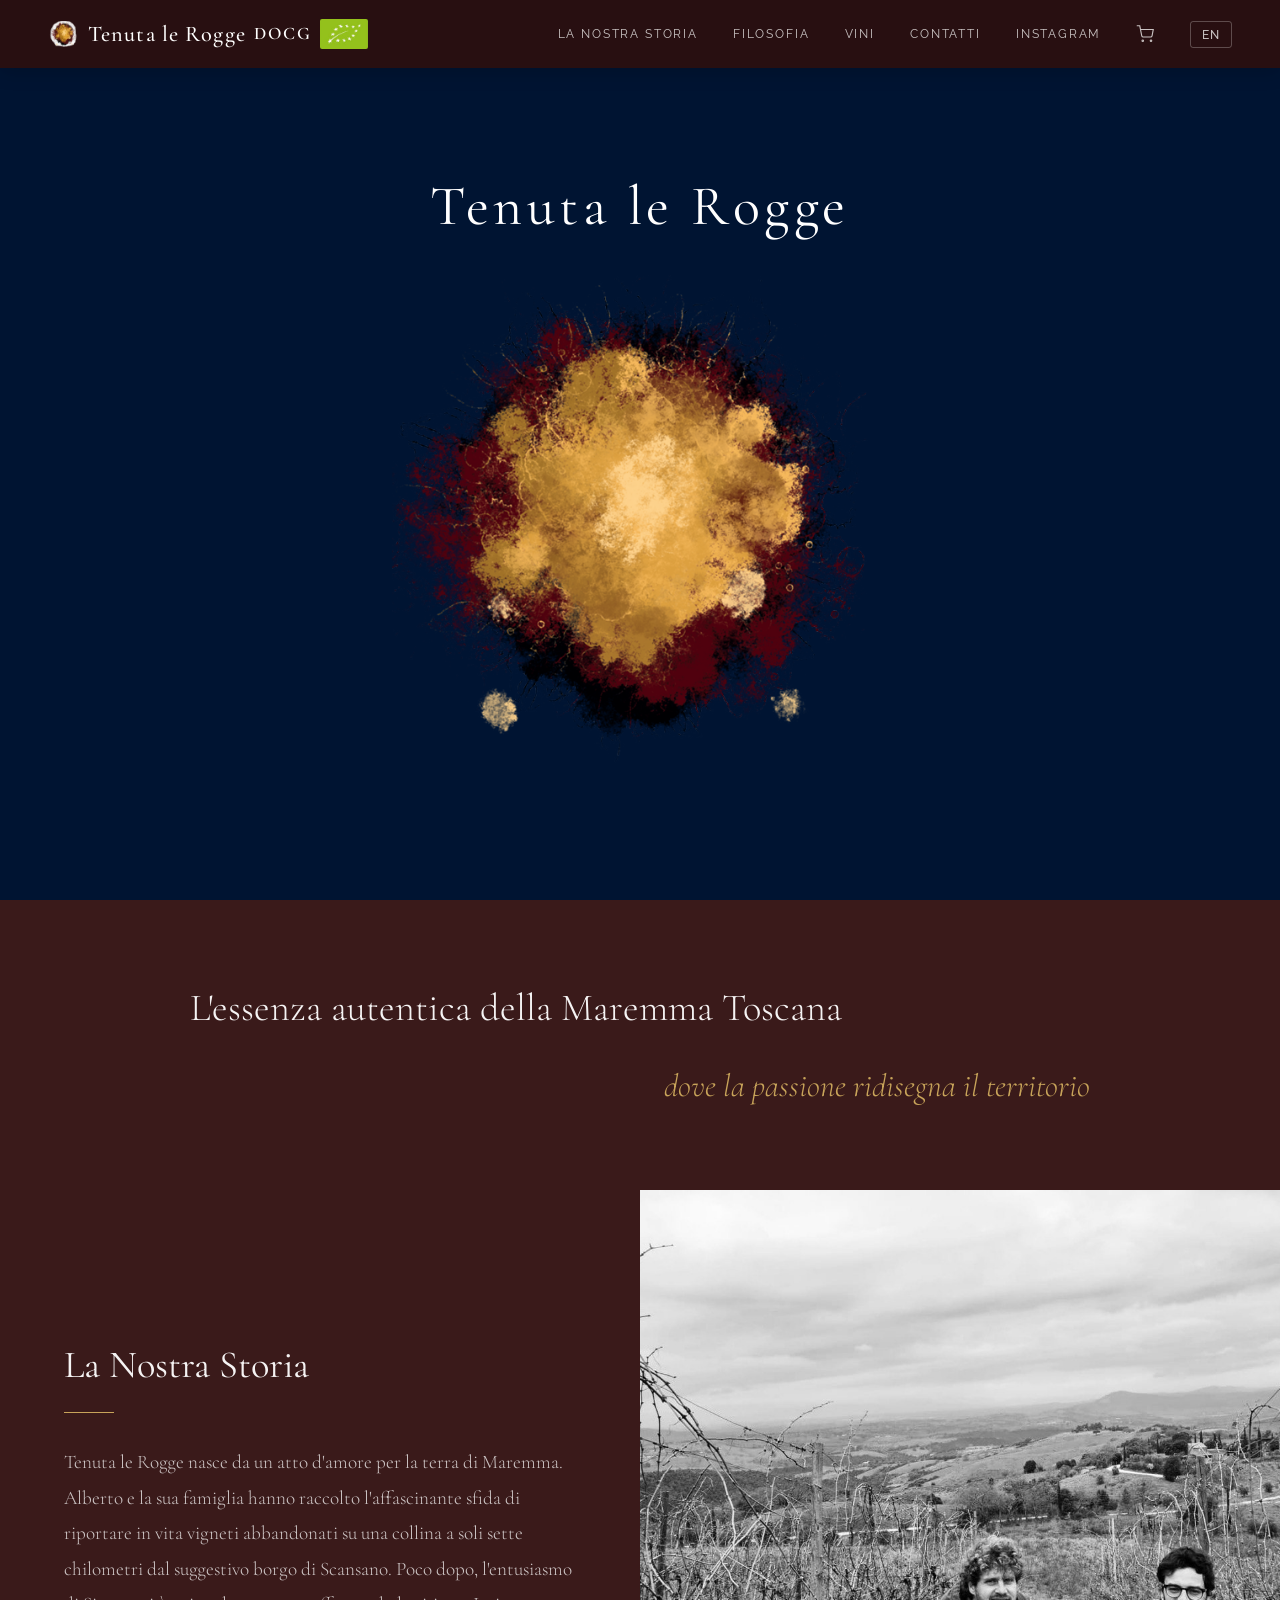
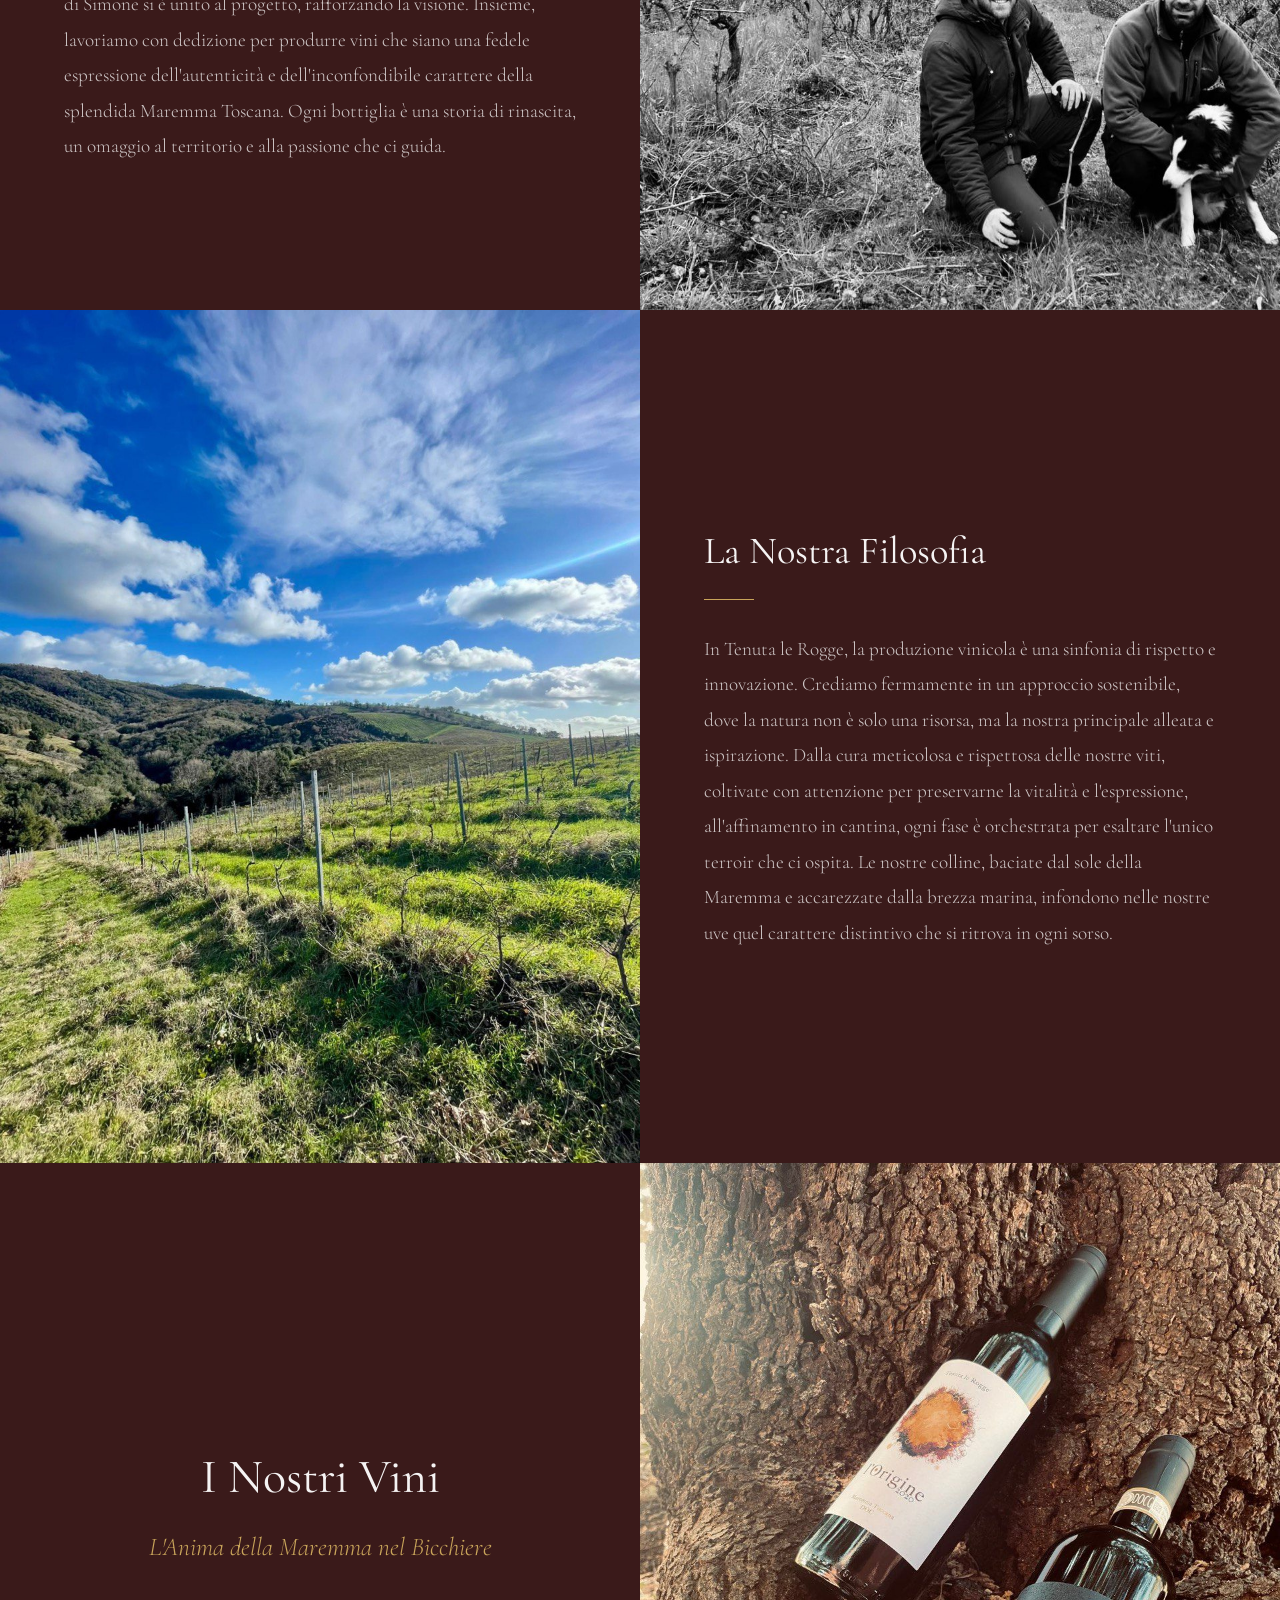
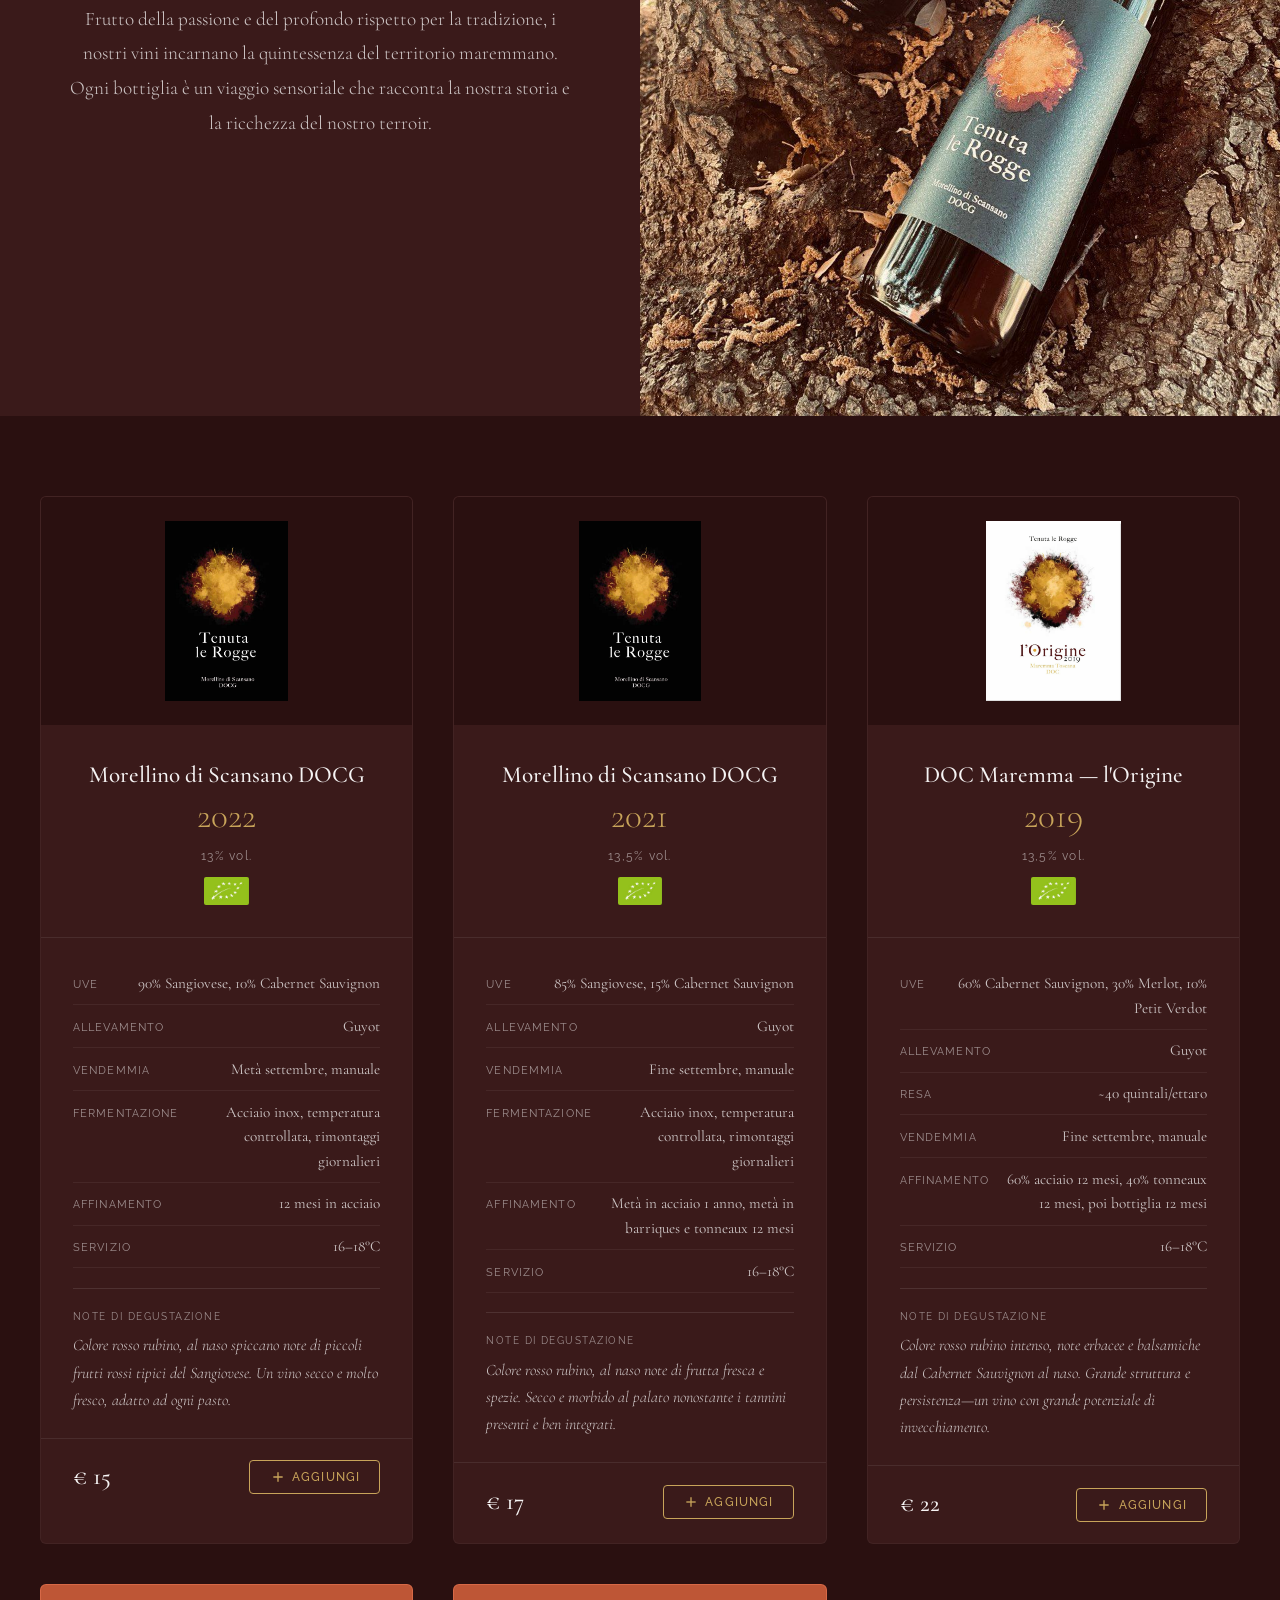
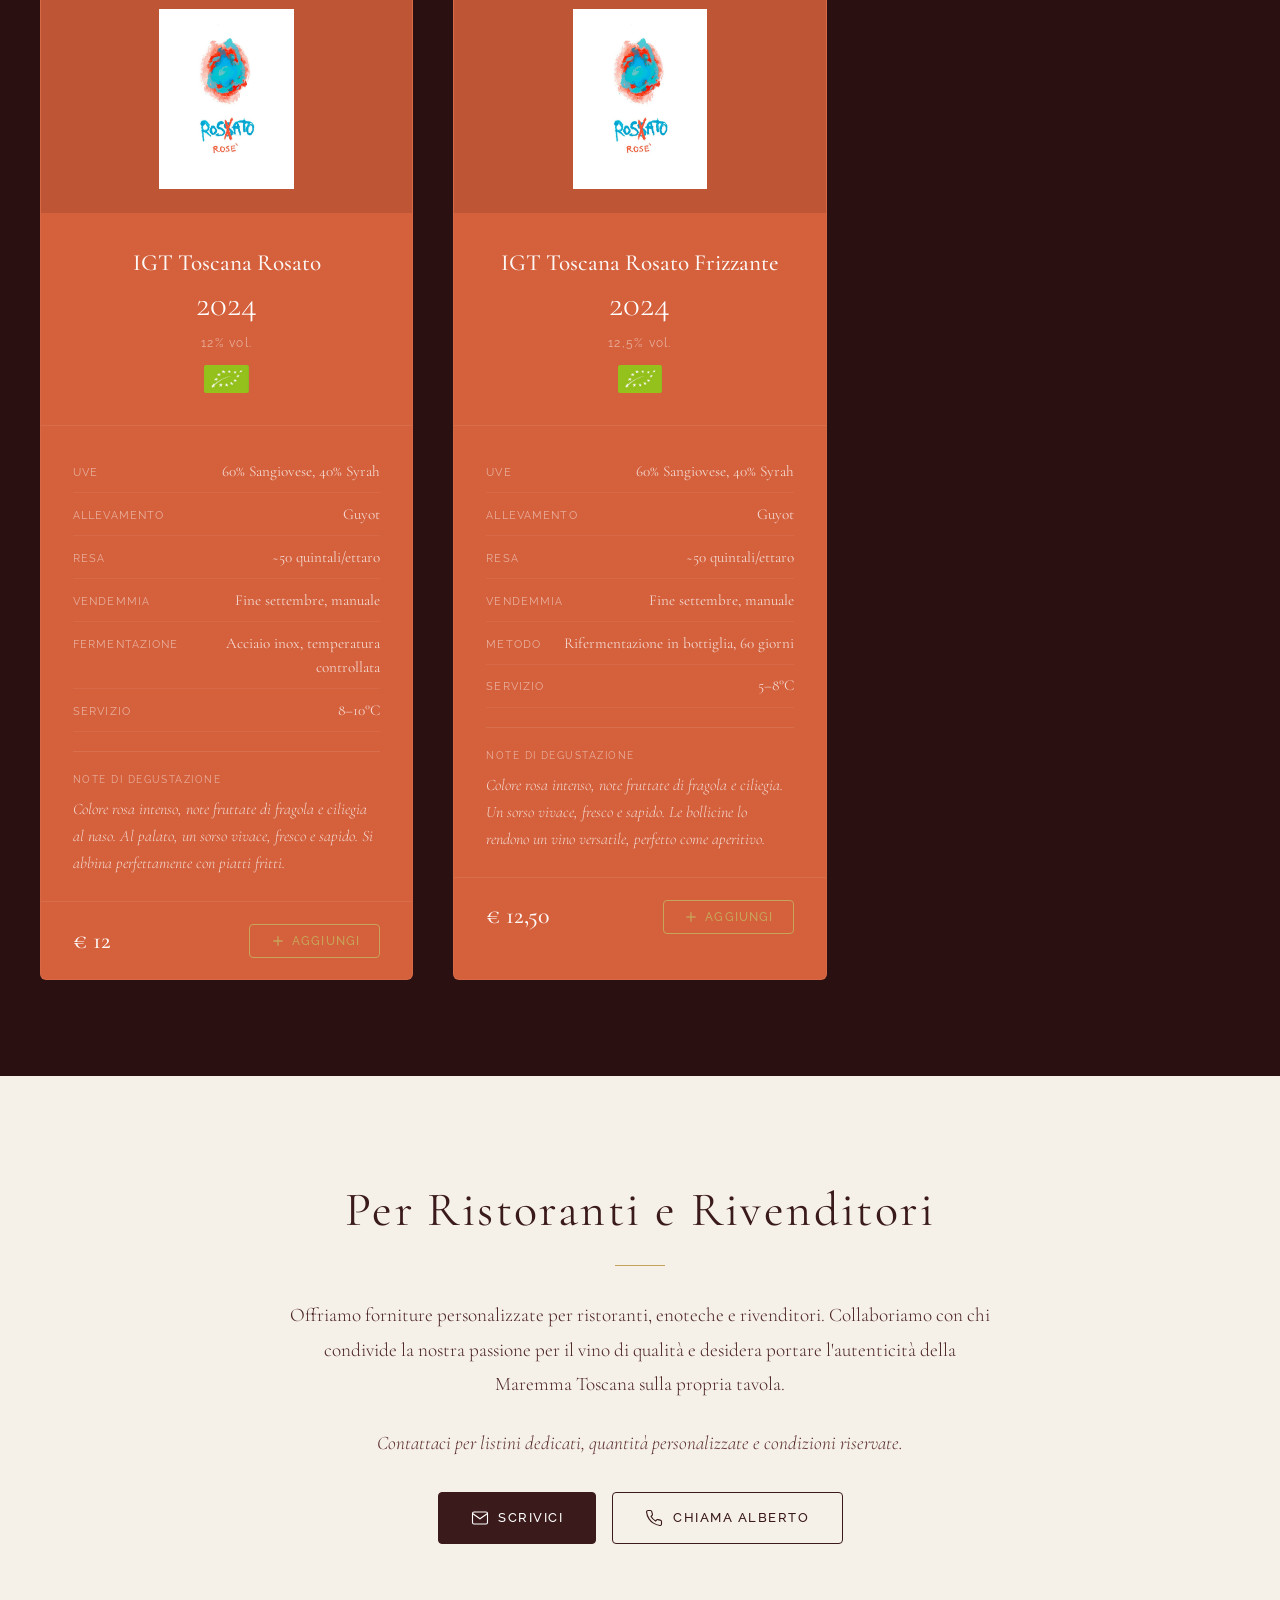
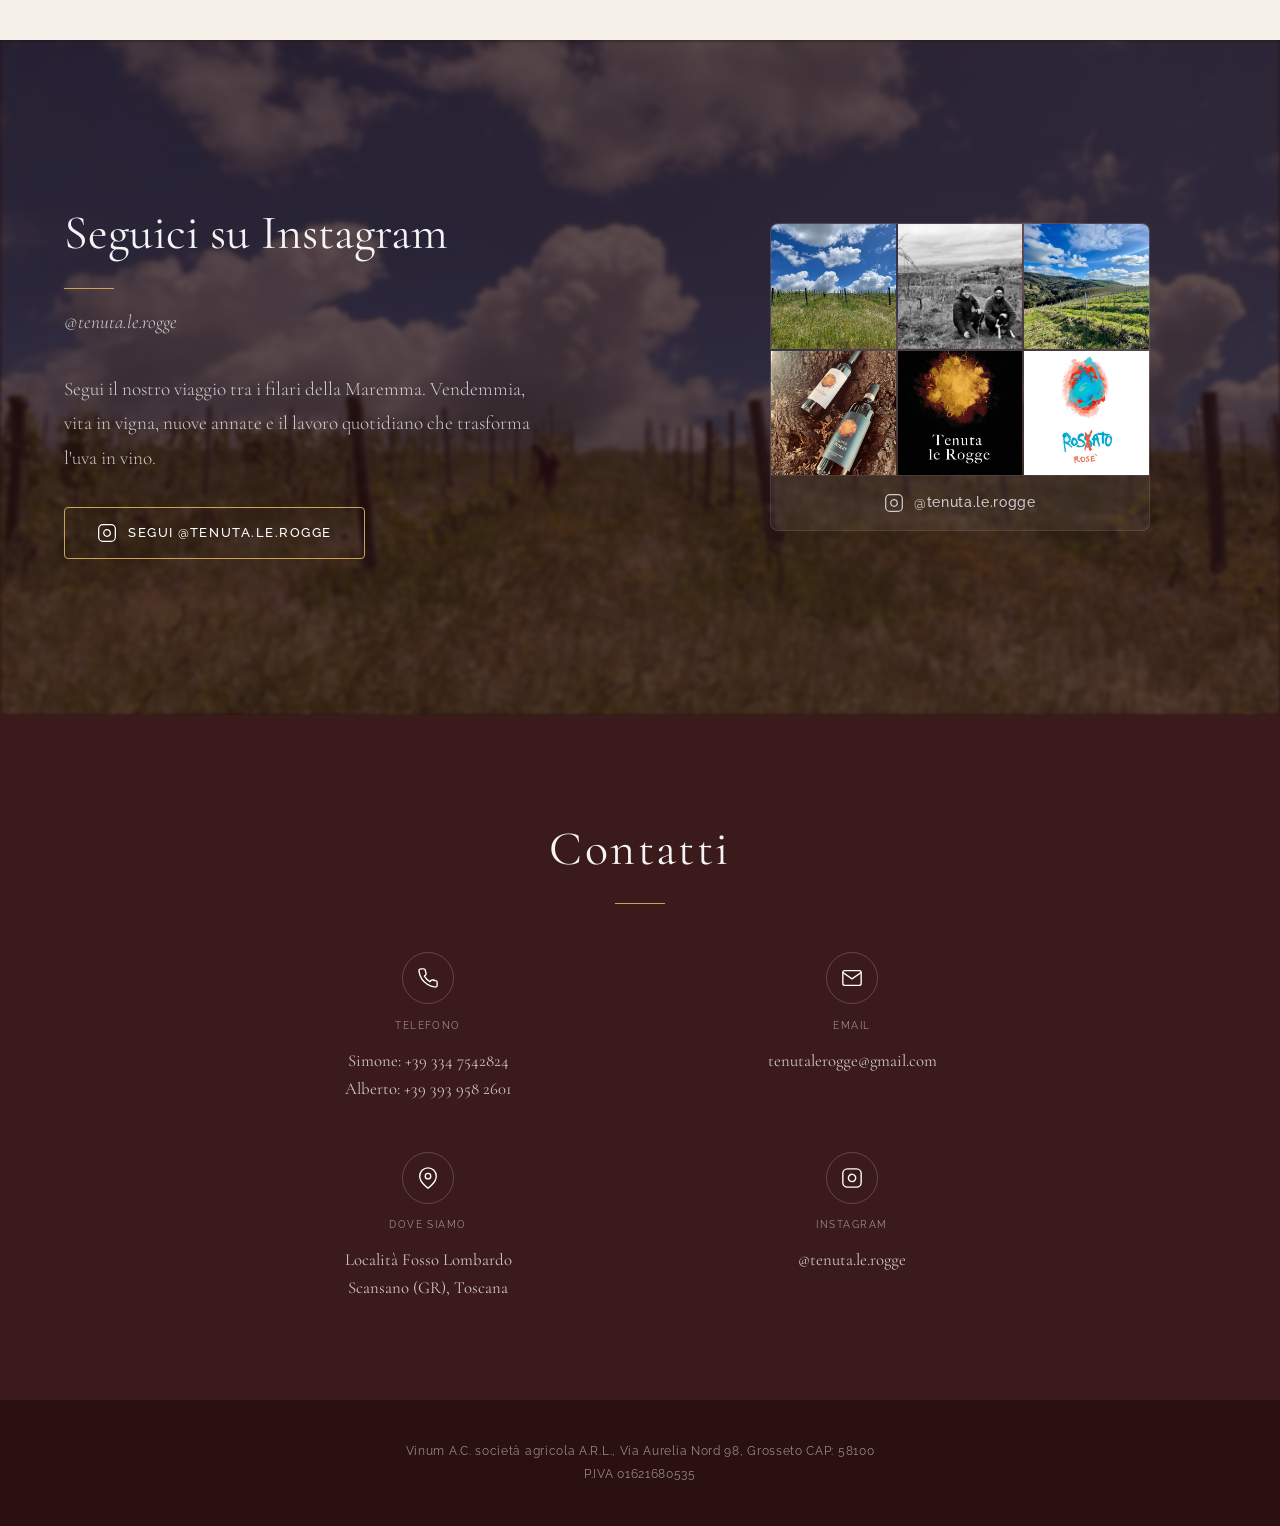
==== index.html @ e1626426 "Add SEO: structured data, sitemap, robots.txt, canonical URLs, keywords - JSON-LD Winery schema with" ====
<!DOCTYPE html>
<html lang="it">
<head>
  <meta charset="UTF-8">
  <meta name="viewport" content="width=device-width, initial-scale=1.0">
  <title>Tenuta le Rogge — L'Essenza Autentica della Maremma Toscana</title>
  <meta name="description" content="Tenuta le Rogge — vini biologici dal cuore della Maremma Toscana, vicino a Scansano. Morellino di Scansano DOCG, DOC Maremma, Rosato IGT.">
  <meta name="theme-color" content="#2a1010">
  <meta property="og:title" content="Tenuta le Rogge — Vini Biologici dalla Maremma Toscana">
  <meta property="og:description" content="L'essenza autentica della Maremma Toscana. Morellino di Scansano DOCG, DOC Maremma, Rosato IGT — vini biologici vicino a Scansano.">
  <meta property="og:image" content="https://tenutalerogge.it/images/Logo.png">
  <meta property="og:url" content="https://tenutalerogge.it/">
  <meta property="og:type" content="website">
  <link rel="canonical" href="https://tenutalerogge.it/">
  <link rel="alternate" hreflang="en" href="https://tenutalerogge.it/en/">
  <link rel="alternate" hreflang="it" href="https://tenutalerogge.it/">
  <link rel="alternate" hreflang="x-default" href="https://tenutalerogge.it/">
  <meta name="keywords" content="Tenuta le Rogge, Morellino di Scansano, DOCG, vini biologici, Maremma Toscana, Scansano, vino rosso, vino biologico, DOC Maremma, Rosato IGT, cantina Scansano, vigneti Maremma">
  <meta name="author" content="Tenuta le Rogge">
  <meta property="og:locale" content="it_IT">
  <meta property="og:site_name" content="Tenuta le Rogge">
  <script type="application/ld+json">
  {
    "@context": "https://schema.org",
    "@type": "Winery",
    "name": "Tenuta le Rogge",
    "url": "https://tenutalerogge.it",
    "logo": "https://tenutalerogge.it/images/Logo.png",
    "image": "https://tenutalerogge.it/images/LogoHeroBlue.png",
    "description": "Tenuta le Rogge — vini biologici dal cuore della Maremma Toscana, vicino a Scansano. Morellino di Scansano DOCG, DOC Maremma, Rosato IGT.",
    "telephone": ["+393347542824", "+393939582601"],
    "email": "tenutalerogge@gmail.com",
    "address": {
      "@type": "PostalAddress",
      "streetAddress": "Località Fosso Lombardo",
      "addressLocality": "Scansano",
      "addressRegion": "GR",
      "addressCountry": "IT"
    },
    "geo": {
      "@type": "GeoCoordinates",
      "latitude": 42.707250,
      "longitude": 11.285083
    },
    "sameAs": [
      "https://www.instagram.com/tenuta.le.rogge"
    ],
    "makesOffer": [
      {
        "@type": "Offer",
        "itemOffered": {
          "@type": "Product",
          "name": "Morellino di Scansano DOCG 2022",
          "description": "Vino rosso biologico, 90% Sangiovese, 10% Cabernet Sauvignon. Rosso rubino, note di piccoli frutti rossi.",
          "image": "https://tenutalerogge.it/images/morellino-2022-0.png"
        },
        "price": "15",
        "priceCurrency": "EUR"
      },
      {
        "@type": "Offer",
        "itemOffered": {
          "@type": "Product",
          "name": "Morellino di Scansano DOCG 2021",
          "description": "Vino rosso biologico, 85% Sangiovese, 15% Cabernet Sauvignon. Rosso rubino, note di frutta fresca e spezie.",
          "image": "https://tenutalerogge.it/images/morellino-2021-0.png"
        },
        "price": "17",
        "priceCurrency": "EUR"
      },
      {
        "@type": "Offer",
        "itemOffered": {
          "@type": "Product",
          "name": "DOC Maremma — l'Origine 2019",
          "description": "Vino rosso biologico, 60% Cabernet Sauvignon, 30% Merlot, 10% Petit Verdot. Grande struttura e persistenza.",
          "image": "https://tenutalerogge.it/images/origine-1.jpeg"
        },
        "price": "22",
        "priceCurrency": "EUR"
      },
      {
        "@type": "Offer",
        "itemOffered": {
          "@type": "Product",
          "name": "IGT Toscana Rosato 2024",
          "description": "Rosato biologico, 60% Sangiovese, 40% Syrah. Rosa intenso, note fruttate di fragola e ciliegia.",
          "image": "https://tenutalerogge.it/images/rosato-1.jpeg"
        },
        "price": "12",
        "priceCurrency": "EUR"
      },
      {
        "@type": "Offer",
        "itemOffered": {
          "@type": "Product",
          "name": "IGT Toscana Rosato Frizzante 2024",
          "description": "Rosato frizzante biologico, 60% Sangiovese, 40% Syrah. Rifermentazione in bottiglia, perfetto come aperitivo.",
          "image": "https://tenutalerogge.it/images/rosato-frizzante-1.jpeg"
        },
        "price": "12.50",
        "priceCurrency": "EUR"
      }
    ]
  }
  </script>
  <link rel="preconnect" href="https://fonts.googleapis.com">
  <link rel="preconnect" href="https://fonts.gstatic.com" crossorigin>
  <link href="https://fonts.googleapis.com/css2?family=Cormorant+Garamond:ital,wght@0,300;0,400;0,500;0,600;0,700;1,300;1,400;1,500&family=Raleway:wght@300;400;500;600&display=swap" rel="stylesheet">
  <link rel="stylesheet" href="style.css">
</head>
<body>

  <!-- NAVIGATION -->
  <nav id="navbar" role="navigation" aria-label="Navigazione principale">
    <a href="#" class="nav-logo"><img src="images/LogoForHeader.png" alt="" class="nav-logo-img"><span class="nav-logo-text">Tenuta le Rogge</span><span class="nav-docg">DOCG</span><img src="images/origine-2.jpeg" alt="Biologico EU" class="nav-bio-img"></a>
    <ul class="nav-links" id="navLinks" role="menubar">
      <li role="none"><a href="#storia" role="menuitem" onclick="closeNav()">La Nostra Storia</a></li>
      <li role="none"><a href="#filosofia" role="menuitem" onclick="closeNav()">Filosofia</a></li>
      <li role="none"><a href="#vini" role="menuitem" onclick="closeNav()">Vini</a></li>
      <li role="none"><a href="#contatti" role="menuitem" onclick="closeNav()">Contatti</a></li>
      <li role="none"><a href="https://www.instagram.com/tenuta.le.rogge" target="_blank" rel="noopener" role="menuitem" onclick="closeNav()" aria-label="Instagram (si apre in una nuova scheda)">Instagram</a></li>
      <li role="none"><a href="#" role="menuitem" onclick="closeNav(); toggleCart();" class="nav-cart-link" aria-label="Carrello">
        <svg viewBox="0 0 24 24" width="18" height="18" fill="none" stroke="currentColor" stroke-width="1.5"><circle cx="9" cy="21" r="1"/><circle cx="20" cy="21" r="1"/><path d="M1 1h4l2.68 13.39a2 2 0 002 1.61h9.72a2 2 0 002-1.61L23 6H6"/></svg>
        <span class="cart-count" id="cartCount" style="display:none;">0</span>
      </a></li>
      <li role="none"><a href="en/" class="lang-switch" role="menuitem" onclick="closeNav()">EN</a></li>
    </ul>
    <button class="nav-hamburger" id="hamburger" onclick="toggleNav()" aria-label="Apri menu" aria-expanded="false">
      <span></span>
      <span></span>
      <span></span>
    </button>
  </nav>

  <!-- HERO -->
  <section class="hero" aria-label="Benvenuti">
    <h1 class="hero-title">Tenuta le Rogge</h1>
    <img src="images/LogoHeroBlue.png" alt="Tenuta le Rogge — logo con arte ad acquerello nei toni dell'oro e del rosso intenso" class="hero-logo-img">
  </section>

  <!-- INTRO BANNER -->
  <div class="intro-banner" role="banner">
    <div class="intro-banner-content">
      <p class="fade-up">L'essenza autentica della Maremma Toscana</p>
      <p class="tagline fade-up delay-1">dove la passione ridisegna il territorio</p>
    </div>
  </div>

  <!-- LA NOSTRA STORIA -->
  <section class="split-section" id="storia" aria-labelledby="storia-heading">
    <div class="split-text">
      <h2 class="fade-up" id="storia-heading">La Nostra Storia</h2>
      <p class="fade-up delay-1">Tenuta le Rogge nasce da un atto d'amore per la terra di Maremma. Alberto e la sua famiglia hanno raccolto l'affascinante sfida di riportare in vita vigneti abbandonati su una collina a soli sette chilometri dal suggestivo borgo di Scansano. Poco dopo, l'entusiasmo di Simone si &egrave; unito al progetto, rafforzando la visione. Insieme, lavoriamo con dedizione per produrre vini che siano una fedele espressione dell'autenticit&agrave; e dell'inconfondibile carattere della splendida Maremma Toscana. Ogni bottiglia &egrave; una storia di rinascita, un omaggio al territorio e alla passione che ci guida.</p>
    </div>
    <div class="split-visual story-visual">
      <img src="images/story-0.jpeg" alt="Alberto al lavoro nei vigneti di Tenuta le Rogge" class="split-visual-img" loading="lazy">
    </div>
  </section>

  <!-- FILOSOFIA -->
  <section class="split-section reverse" id="filosofia" aria-labelledby="filosofia-heading">
    <div class="split-text">
      <h2 class="fade-up" id="filosofia-heading">La Nostra Filosofia</h2>
      <p class="fade-up delay-1">In Tenuta le Rogge, la produzione vinicola &egrave; una sinfonia di rispetto e innovazione. Crediamo fermamente in un approccio sostenibile, dove la natura non &egrave; solo una risorsa, ma la nostra principale alleata e ispirazione. Dalla cura meticolosa e rispettosa delle nostre viti, coltivate con attenzione per preservarne la vitalit&agrave; e l'espressione, all'affinamento in cantina, ogni fase &egrave; orchestrata per esaltare l'unico terroir che ci ospita. Le nostre colline, baciate dal sole della Maremma e accarezzate dalla brezza marina, infondono nelle nostre uve quel carattere distintivo che si ritrova in ogni sorso.</p>
    </div>
    <div class="split-visual philosophy-visual">
      <img src="images/philosophy-0.jpeg" alt="Vista panoramica dei vigneti in Maremma Toscana" class="split-visual-img" loading="lazy">
    </div>
  </section>

  <!-- I NOSTRI VINI -->
  <section class="wines-intro" id="vini" aria-labelledby="vini-heading">
    <div class="wines-intro-text">
      <h2 class="fade-up" id="vini-heading">I Nostri Vini</h2>
      <p class="subtitle fade-up delay-1">L'Anima della Maremma nel Bicchiere</p>
      <p class="fade-up delay-2">Frutto della passione e del profondo rispetto per la tradizione, i nostri vini incarnano la quintessenza del territorio maremmano. Ogni bottiglia &egrave; un viaggio sensoriale che racconta la nostra storia e la ricchezza del nostro terroir.</p>
    </div>
    <div class="wines-intro-visual">
      <img src="images/wines-0.jpeg" alt="Bottiglie di vino Tenuta le Rogge" class="split-visual-img" loading="lazy">
    </div>
  </section>

  <!-- SCHEDE VINI -->
  <div class="wines-section" aria-label="Catalogo vini">
    <div class="wines-grid">

      <!-- Morellino 2022 -->
      <article class="wine-card fade-up">
        <div class="wine-card-label">
          <img src="images/morellino-2022-0.png" alt="Etichetta Morellino di Scansano DOCG 2022" loading="lazy">
        </div>
        <div class="wine-card-header">
          <h3>Morellino di Scansano DOCG</h3>
          <div class="wine-year">2022</div>
          <div class="wine-abv">13% vol.</div>
          <img src="images/origine-2.jpeg" alt="Biologico EU" class="wine-bio-img">
        </div>
        <div class="wine-card-body">
          <div class="wine-detail">
            <span class="wine-detail-label">Uve</span>
            <span class="wine-detail-value">90% Sangiovese, 10% Cabernet Sauvignon</span>
          </div>
          <div class="wine-detail">
            <span class="wine-detail-label">Allevamento</span>
            <span class="wine-detail-value">Guyot</span>
          </div>
          <div class="wine-detail">
            <span class="wine-detail-label">Vendemmia</span>
            <span class="wine-detail-value">Met&agrave; settembre, manuale</span>
          </div>
          <div class="wine-detail">
            <span class="wine-detail-label">Fermentazione</span>
            <span class="wine-detail-value">Acciaio inox, temperatura controllata, rimontaggi giornalieri</span>
          </div>
          <div class="wine-detail">
            <span class="wine-detail-label">Affinamento</span>
            <span class="wine-detail-value">12 mesi in acciaio</span>
          </div>
          <div class="wine-detail">
            <span class="wine-detail-label">Servizio</span>
            <span class="wine-detail-value">16&ndash;18&deg;C</span>
          </div>
          <div class="wine-tasting">
            <div class="wine-tasting-label">Note di Degustazione</div>
            <p>Colore rosso rubino, al naso spiccano note di piccoli frutti rossi tipici del Sangiovese. Un vino secco e molto fresco, adatto ad ogni pasto.</p>
          </div>
        </div>
        <div class="wine-card-footer">
          <span class="wine-price">&euro; 15</span>
          <button class="add-to-cart-btn" onclick="addToCart('morellino-2022', 'Morellino di Scansano DOCG 2022', 15)" aria-label="Aggiungi al carrello">
            <svg viewBox="0 0 24 24" width="16" height="16" fill="none" stroke="currentColor" stroke-width="2"><line x1="12" y1="5" x2="12" y2="19"/><line x1="5" y1="12" x2="19" y2="12"/></svg>
            Aggiungi
          </button>
        </div>
      </article>

      <!-- Morellino 2021 -->
      <article class="wine-card fade-up delay-1">
        <div class="wine-card-label">
          <img src="images/morellino-2021-0.png" alt="Etichetta Morellino di Scansano DOCG 2021" loading="lazy">
        </div>
        <div class="wine-card-header">
          <h3>Morellino di Scansano DOCG</h3>
          <div class="wine-year">2021</div>
          <div class="wine-abv">13,5% vol.</div>
          <img src="images/origine-2.jpeg" alt="Biologico EU" class="wine-bio-img">
        </div>
        <div class="wine-card-body">
          <div class="wine-detail">
            <span class="wine-detail-label">Uve</span>
            <span class="wine-detail-value">85% Sangiovese, 15% Cabernet Sauvignon</span>
          </div>
          <div class="wine-detail">
            <span class="wine-detail-label">Allevamento</span>
            <span class="wine-detail-value">Guyot</span>
          </div>
          <div class="wine-detail">
            <span class="wine-detail-label">Vendemmia</span>
            <span class="wine-detail-value">Fine settembre, manuale</span>
          </div>
          <div class="wine-detail">
            <span class="wine-detail-label">Fermentazione</span>
            <span class="wine-detail-value">Acciaio inox, temperatura controllata, rimontaggi giornalieri</span>
          </div>
          <div class="wine-detail">
            <span class="wine-detail-label">Affinamento</span>
            <span class="wine-detail-value">Met&agrave; in acciaio 1 anno, met&agrave; in barriques e tonneaux 12 mesi</span>
          </div>
          <div class="wine-detail">
            <span class="wine-detail-label">Servizio</span>
            <span class="wine-detail-value">16&ndash;18&deg;C</span>
          </div>
          <div class="wine-tasting">
            <div class="wine-tasting-label">Note di Degustazione</div>
            <p>Colore rosso rubino, al naso note di frutta fresca e spezie. Secco e morbido al palato nonostante i tannini presenti e ben integrati.</p>
          </div>
        </div>
        <div class="wine-card-footer">
          <span class="wine-price">&euro; 17</span>
          <button class="add-to-cart-btn" onclick="addToCart('morellino-2021', 'Morellino di Scansano DOCG 2021', 17)" aria-label="Aggiungi al carrello">
            <svg viewBox="0 0 24 24" width="16" height="16" fill="none" stroke="currentColor" stroke-width="2"><line x1="12" y1="5" x2="12" y2="19"/><line x1="5" y1="12" x2="19" y2="12"/></svg>
            Aggiungi
          </button>
        </div>
      </article>

      <!-- L'Origine 2019 -->
      <article class="wine-card fade-up delay-2">
        <div class="wine-card-label">
          <img src="images/origine-1.jpeg" alt="Etichetta l'Origine DOC Maremma 2019" loading="lazy">
        </div>
        <div class="wine-card-header">
          <h3>DOC Maremma &mdash; l'Origine</h3>
          <div class="wine-year">2019</div>
          <div class="wine-abv">13,5% vol.</div>
          <img src="images/origine-2.jpeg" alt="Biologico EU" class="wine-bio-img">
        </div>
        <div class="wine-card-body">
          <div class="wine-detail">
            <span class="wine-detail-label">Uve</span>
            <span class="wine-detail-value">60% Cabernet Sauvignon, 30% Merlot, 10% Petit Verdot</span>
          </div>
          <div class="wine-detail">
            <span class="wine-detail-label">Allevamento</span>
            <span class="wine-detail-value">Guyot</span>
          </div>
          <div class="wine-detail">
            <span class="wine-detail-label">Resa</span>
            <span class="wine-detail-value">~40 quintali/ettaro</span>
          </div>
          <div class="wine-detail">
            <span class="wine-detail-label">Vendemmia</span>
            <span class="wine-detail-value">Fine settembre, manuale</span>
          </div>
          <div class="wine-detail">
            <span class="wine-detail-label">Affinamento</span>
            <span class="wine-detail-value">60% acciaio 12 mesi, 40% tonneaux 12 mesi, poi bottiglia 12 mesi</span>
          </div>
          <div class="wine-detail">
            <span class="wine-detail-label">Servizio</span>
            <span class="wine-detail-value">16&ndash;18&deg;C</span>
          </div>
          <div class="wine-tasting">
            <div class="wine-tasting-label">Note di Degustazione</div>
            <p>Colore rosso rubino intenso, note erbacee e balsamiche dal Cabernet Sauvignon al naso. Grande struttura e persistenza&mdash;un vino con grande potenziale di invecchiamento.</p>
          </div>
        </div>
        <div class="wine-card-footer">
          <span class="wine-price">&euro; 22</span>
          <button class="add-to-cart-btn" onclick="addToCart('origine-2019', 'DOC Maremma — l\'Origine 2019', 22)" aria-label="Aggiungi al carrello">
            <svg viewBox="0 0 24 24" width="16" height="16" fill="none" stroke="currentColor" stroke-width="2"><line x1="12" y1="5" x2="12" y2="19"/><line x1="5" y1="12" x2="19" y2="12"/></svg>
            Aggiungi
          </button>
        </div>
      </article>

      <!-- Rosato 2024 -->
      <article class="wine-card rosato fade-up">
        <div class="wine-card-label">
          <img src="images/rosato-1.jpeg" alt="Etichetta IGT Toscana Rosato 2024" loading="lazy">
        </div>
        <div class="wine-card-header">
          <h3>IGT Toscana Rosato</h3>
          <div class="wine-year">2024</div>
          <div class="wine-abv">12% vol.</div>
          <img src="images/origine-2.jpeg" alt="Biologico EU" class="wine-bio-img">
        </div>
        <div class="wine-card-body">
          <div class="wine-detail">
            <span class="wine-detail-label">Uve</span>
            <span class="wine-detail-value">60% Sangiovese, 40% Syrah</span>
          </div>
          <div class="wine-detail">
            <span class="wine-detail-label">Allevamento</span>
            <span class="wine-detail-value">Guyot</span>
          </div>
          <div class="wine-detail">
            <span class="wine-detail-label">Resa</span>
            <span class="wine-detail-value">~50 quintali/ettaro</span>
          </div>
          <div class="wine-detail">
            <span class="wine-detail-label">Vendemmia</span>
            <span class="wine-detail-value">Fine settembre, manuale</span>
          </div>
          <div class="wine-detail">
            <span class="wine-detail-label">Fermentazione</span>
            <span class="wine-detail-value">Acciaio inox, temperatura controllata</span>
          </div>
          <div class="wine-detail">
            <span class="wine-detail-label">Servizio</span>
            <span class="wine-detail-value">8&ndash;10&deg;C</span>
          </div>
          <div class="wine-tasting">
            <div class="wine-tasting-label">Note di Degustazione</div>
            <p>Colore rosa intenso, note fruttate di fragola e ciliegia al naso. Al palato, un sorso vivace, fresco e sapido. Si abbina perfettamente con piatti fritti.</p>
          </div>
        </div>
        <div class="wine-card-footer">
          <span class="wine-price">&euro; 12</span>
          <button class="add-to-cart-btn" onclick="addToCart('rosato-2024', 'IGT Toscana Rosato 2024', 12)" aria-label="Aggiungi al carrello">
            <svg viewBox="0 0 24 24" width="16" height="16" fill="none" stroke="currentColor" stroke-width="2"><line x1="12" y1="5" x2="12" y2="19"/><line x1="5" y1="12" x2="19" y2="12"/></svg>
            Aggiungi
          </button>
        </div>
      </article>

      <!-- Rosato Frizzante 2024 -->
      <article class="wine-card rosato fade-up delay-1">
        <div class="wine-card-label">
          <img src="images/rosato-frizzante-1.jpeg" alt="Etichetta IGT Toscana Rosato Frizzante 2024" loading="lazy">
        </div>
        <div class="wine-card-header">
          <h3>IGT Toscana Rosato Frizzante</h3>
          <div class="wine-year">2024</div>
          <div class="wine-abv">12,5% vol.</div>
          <img src="images/origine-2.jpeg" alt="Biologico EU" class="wine-bio-img">
        </div>
        <div class="wine-card-body">
          <div class="wine-detail">
            <span class="wine-detail-label">Uve</span>
            <span class="wine-detail-value">60% Sangiovese, 40% Syrah</span>
          </div>
          <div class="wine-detail">
            <span class="wine-detail-label">Allevamento</span>
            <span class="wine-detail-value">Guyot</span>
          </div>
          <div class="wine-detail">
            <span class="wine-detail-label">Resa</span>
            <span class="wine-detail-value">~50 quintali/ettaro</span>
          </div>
          <div class="wine-detail">
            <span class="wine-detail-label">Vendemmia</span>
            <span class="wine-detail-value">Fine settembre, manuale</span>
          </div>
          <div class="wine-detail">
            <span class="wine-detail-label">Metodo</span>
            <span class="wine-detail-value">Rifermentazione in bottiglia, 60 giorni</span>
          </div>
          <div class="wine-detail">
            <span class="wine-detail-label">Servizio</span>
            <span class="wine-detail-value">5&ndash;8&deg;C</span>
          </div>
          <div class="wine-tasting">
            <div class="wine-tasting-label">Note di Degustazione</div>
            <p>Colore rosa intenso, note fruttate di fragola e ciliegia. Un sorso vivace, fresco e sapido. Le bollicine lo rendono un vino versatile, perfetto come aperitivo.</p>
          </div>
        </div>
        <div class="wine-card-footer">
          <span class="wine-price">&euro; 12,50</span>
          <button class="add-to-cart-btn" onclick="addToCart('rosato-frizzante-2024', 'IGT Toscana Rosato Frizzante 2024', 12.50)" aria-label="Aggiungi al carrello">
            <svg viewBox="0 0 24 24" width="16" height="16" fill="none" stroke="currentColor" stroke-width="2"><line x1="12" y1="5" x2="12" y2="19"/><line x1="5" y1="12" x2="19" y2="12"/></svg>
            Aggiungi
          </button>
        </div>
      </article>

    </div>
  </div>

  <!-- B2B -->
  <section class="b2b-section" id="b2b" aria-labelledby="b2b-heading">
    <div class="b2b-content fade-up">
      <h2 id="b2b-heading">Per Ristoranti e Rivenditori</h2>
      <div class="divider"></div>
      <p>Offriamo forniture personalizzate per ristoranti, enoteche e rivenditori. Collaboriamo con chi condivide la nostra passione per il vino di qualit&agrave; e desidera portare l'autenticit&agrave; della Maremma Toscana sulla propria tavola.</p>
      <p class="b2b-subtitle">Contattaci per listini dedicati, quantit&agrave; personalizzate e condizioni riservate.</p>
      <div class="b2b-actions">
        <a href="mailto:tenutalerogge@gmail.com?subject=Richiesta%20B2B%20-%20Tenuta%20le%20Rogge" class="b2b-btn">
          <svg viewBox="0 0 24 24" width="18" height="18" fill="none" stroke="currentColor" stroke-width="1.5"><path d="M4 4h16c1.1 0 2 .9 2 2v12c0 1.1-.9 2-2 2H4c-1.1 0-2-.9-2-2V6c0-1.1.9-2 2-2z"/><polyline points="22,6 12,13 2,6"/></svg>
          Scrivici
        </a>
        <a href="tel:+393939582601" class="b2b-btn b2b-btn-outline">
          <svg viewBox="0 0 24 24" width="18" height="18" fill="none" stroke="currentColor" stroke-width="1.5"><path d="M22 16.92v3a2 2 0 01-2.18 2 19.79 19.79 0 01-8.63-3.07 19.5 19.5 0 01-6-6 19.79 19.79 0 01-3.07-8.67A2 2 0 014.11 2h3a2 2 0 012 1.72c.127.96.361 1.903.7 2.81a2 2 0 01-.45 2.11L8.09 9.91a16 16 0 006 6l1.27-1.27a2 2 0 012.11-.45c.907.339 1.85.573 2.81.7A2 2 0 0122 16.92z"/></svg>
          Chiama Alberto
        </a>
      </div>
    </div>
  </section>

  <!-- CART DRAWER -->
  <div class="cart-overlay" id="cartOverlay" onclick="toggleCart()"></div>
  <aside class="cart-drawer" id="cartDrawer" aria-label="Carrello">
    <div class="cart-drawer-header">
      <h3>Il Tuo Carrello</h3>
      <button onclick="toggleCart()" aria-label="Chiudi carrello" class="cart-close">
        <svg viewBox="0 0 24 24" width="22" height="22" fill="none" stroke="currentColor" stroke-width="2"><line x1="18" y1="6" x2="6" y2="18"/><line x1="6" y1="6" x2="18" y2="18"/></svg>
      </button>
    </div>
    <div class="cart-drawer-scroll">
    <div class="cart-drawer-body" id="cartBody">
      <p class="cart-empty">Il carrello &egrave; vuoto</p>
    </div>
    <div class="cart-drawer-footer" id="cartFooter" style="display:none;">
      <div class="cart-shipping">
        <label for="shippingZone">Spedizione</label>
        <select id="shippingZone" onchange="updateCartTotals()">
          <option value="italy">Italia — &euro;9 per cartone</option>
          <option value="eu">Europa — &euro;20 per cartone</option>
          <option value="world">Resto del mondo — &euro;40 per cartone</option>
        </select>
      </div>
      <div class="cart-summary">
        <div class="cart-summary-row"><span>Subtotale</span><span id="cartSubtotal">&euro;0</span></div>
        <div class="cart-summary-row"><span>Spedizione</span><span id="cartShipping">&euro;0</span></div>
        <div class="cart-summary-row cart-total"><span>Totale</span><span id="cartTotal">&euro;0</span></div>
      </div>
      <p class="cart-min-note">Ordine minimo: 6 bottiglie (1 cartone), anche miste.</p>
      <div class="cart-address">
        <label for="cartName">Nome e cognome</label>
        <input type="text" id="cartName" placeholder="Mario Rossi" required>
        <label for="cartAddress">Indirizzo</label>
        <input type="text" id="cartAddress" placeholder="Via Roma 1" required>
        <div class="cart-address-row">
          <div>
            <label for="cartCity">Citt&agrave;</label>
            <input type="text" id="cartCity" placeholder="Roma" required>
          </div>
          <div>
            <label for="cartZip">CAP</label>
            <input type="text" id="cartZip" placeholder="00100" required>
          </div>
        </div>
        <label for="cartCountry">Paese</label>
        <input type="text" id="cartCountry" placeholder="Italia" required>
        <label for="cartEmail">Email</label>
        <input type="email" id="cartEmail" placeholder="mario@email.com" required>
        <label for="cartPhone">Telefono</label>
        <input type="tel" id="cartPhone" placeholder="+39 333 1234567">
      </div>
      <div id="paypal-button-container"></div>
    </div>
    </div>
  </aside>

  <!-- INSTAGRAM -->
  <section class="instagram-section" id="instagram" aria-labelledby="instagram-heading">
    <div class="instagram-bg">
      <img src="images/vineyard-0.jpeg" alt="" aria-hidden="true">
    </div>
    <div class="instagram-overlay">
      <div class="instagram-cta fade-up">
        <h2 id="instagram-heading">Seguici su Instagram</h2>
        <p class="instagram-handle">@tenuta.le.rogge</p>
        <p>Segui il nostro viaggio tra i filari della Maremma. Vendemmia, vita in vigna, nuove annate e il lavoro quotidiano che trasforma l'uva in vino.</p>
        <a href="https://www.instagram.com/tenuta.le.rogge" target="_blank" rel="noopener" class="instagram-follow-btn">
          <svg viewBox="0 0 24 24"><rect x="2" y="2" width="20" height="20" rx="5" ry="5"/><path d="M16 11.37A4 4 0 1112.63 8 4 4 0 0116 11.37z"/><line x1="17.5" y1="6.5" x2="17.51" y2="6.5"/></svg>
          Segui @tenuta.le.rogge
        </a>
      </div>
      <div class="instagram-preview fade-up delay-1">
        <a href="https://www.instagram.com/tenuta.le.rogge" target="_blank" rel="noopener" class="instagram-card" aria-label="Visita il profilo Instagram di Tenuta le Rogge">
          <div class="instagram-card-grid">
            <div class="instagram-card-thumb"><img src="images/vineyard-0.jpeg" alt="" loading="lazy"></div>
            <div class="instagram-card-thumb"><img src="images/story-0.jpeg" alt="" loading="lazy"></div>
            <div class="instagram-card-thumb"><img src="images/philosophy-0.jpeg" alt="" loading="lazy"></div>
            <div class="instagram-card-thumb"><img src="images/wines-0.jpeg" alt="" loading="lazy"></div>
            <div class="instagram-card-thumb"><img src="images/morellino-2022-0.png" alt="" loading="lazy"></div>
            <div class="instagram-card-thumb"><img src="images/rosato-1.jpeg" alt="" loading="lazy"></div>
          </div>
          <div class="instagram-card-footer">
            <svg viewBox="0 0 24 24" width="20" height="20" stroke="currentColor" fill="none" stroke-width="1.5"><rect x="2" y="2" width="20" height="20" rx="5" ry="5"/><path d="M16 11.37A4 4 0 1112.63 8 4 4 0 0116 11.37z"/><line x1="17.5" y1="6.5" x2="17.51" y2="6.5"/></svg>
            <span>@tenuta.le.rogge</span>
          </div>
        </a>
      </div>
    </div>
  </section>

  <!-- CONTATTI -->
  <section class="contact" id="contatti" aria-labelledby="contatti-heading">
    <h2 class="fade-up" id="contatti-heading">Contatti</h2>
    <div class="divider"></div>
    <div class="contact-grid">
      <div class="contact-item fade-up">
        <a href="tel:+393347542824" class="contact-icon" aria-label="Chiama">
          <svg viewBox="0 0 24 24"><path d="M22 16.92v3a2 2 0 01-2.18 2 19.79 19.79 0 01-8.63-3.07 19.5 19.5 0 01-6-6 19.79 19.79 0 01-3.07-8.67A2 2 0 014.11 2h3a2 2 0 012 1.72c.127.96.361 1.903.7 2.81a2 2 0 01-.45 2.11L8.09 9.91a16 16 0 006 6l1.27-1.27a2 2 0 012.11-.45c.907.339 1.85.573 2.81.7A2 2 0 0122 16.92z"/></svg>
        </a>
        <div class="contact-label">Telefono</div>
        <div class="contact-value">
          Simone: <a href="tel:+393347542824">+39 334 7542824</a><br>
          Alberto: <a href="tel:+393939582601">+39 393 958 2601</a>
        </div>
      </div>
      <div class="contact-item fade-up delay-1">
        <a href="mailto:tenutalerogge@gmail.com" class="contact-icon" aria-label="Invia email">
          <svg viewBox="0 0 24 24"><path d="M4 4h16c1.1 0 2 .9 2 2v12c0 1.1-.9 2-2 2H4c-1.1 0-2-.9-2-2V6c0-1.1.9-2 2-2z"/><polyline points="22,6 12,13 2,6"/></svg>
        </a>
        <div class="contact-label">Email</div>
        <div class="contact-value"><a href="mailto:tenutalerogge@gmail.com">tenutalerogge@gmail.com</a></div>
      </div>
      <div class="contact-item fade-up delay-2">
        <a href="https://www.google.com/maps/search/?api=1&query=42.707250,11.285083" target="_blank" rel="noopener" class="contact-icon" aria-label="Apri in Google Maps">
          <svg viewBox="0 0 24 24"><path d="M21 10c0 7-9 13-9 13s-9-6-9-13a9 9 0 0118 0z"/><circle cx="12" cy="10" r="3"/></svg>
        </a>
        <div class="contact-label">Dove Siamo</div>
        <div class="contact-value"><a href="https://www.google.com/maps/search/?api=1&query=42.707250,11.285083" target="_blank" rel="noopener">Localit&agrave; Fosso Lombardo<br>Scansano (GR), Toscana</a></div>
      </div>
      <div class="contact-item fade-up delay-3">
        <a href="https://www.instagram.com/tenuta.le.rogge" target="_blank" rel="noopener" class="contact-icon" aria-label="Apri Instagram">
          <svg viewBox="0 0 24 24"><rect x="2" y="2" width="20" height="20" rx="5" ry="5"/><path d="M16 11.37A4 4 0 1112.63 8 4 4 0 0116 11.37z"/><line x1="17.5" y1="6.5" x2="17.51" y2="6.5"/></svg>
        </a>
        <div class="contact-label">Instagram</div>
        <div class="contact-value"><a href="https://www.instagram.com/tenuta.le.rogge" target="_blank" rel="noopener">@tenuta.le.rogge</a></div>
      </div>
    </div>
  </section>

  <!-- FOOTER -->
  <footer>
    <p>Vinum A.C. societ&agrave; agricola A.R.L., Via Aurelia Nord 98, Grosseto CAP: 58100</p>
    <p>P.IVA 01621680535</p>
  </footer>

  <script src="https://www.paypal.com/sdk/js?client-id=sb&currency=EUR&merchant-id=albertocarlotti@hotmail.it" data-sdk-integration-source="button-factory"></script>
  <script src="script.js"></script>
</body>
</html>
---- style.css ----
/* ========================================
   DESIGN SYSTEM — Tenuta le Rogge
   Style: Luxury Organic / Wine Estate
   Palette: Deep maroon + cream + gold
   Typography: Cormorant Garamond + Raleway
   ======================================== */

*, *::before, *::after {
  margin: 0;
  padding: 0;
  box-sizing: border-box;
}

:root {
  --maroon: #3a1a1a;
  --maroon-light: #4d2525;
  --maroon-medium: #5a2d2d;
  --maroon-dark: #2a1010;
  --cream: #f5f0e8;
  --cream-dark: #e8dfd3;
  --gold: #c8a45a;
  --gold-light: #d4b670;
  --white: #ffffff;
  --coral: #c75a3a;
  --coral-bg: #d4603c;
  --text-primary: rgba(255,255,255,0.95);
  --text-secondary: rgba(255,255,255,0.75);
  --text-muted: rgba(255,255,255,0.5);

  --z-base: 1;
  --z-dropdown: 10;
  --z-sticky: 20;
  --z-overlay: 30;
  --z-modal: 50;

  --transition-fast: 150ms ease;
  --transition-base: 250ms ease;
  --transition-slow: 400ms ease;
}

@media (prefers-reduced-motion: reduce) {
  *, *::before, *::after {
    animation-duration: 0.01ms !important;
    transition-duration: 0.01ms !important;
    scroll-behavior: auto !important;
  }
}

html {
  scroll-behavior: smooth;
  font-size: 16px;
}

body {
  font-family: 'Cormorant Garamond', 'Georgia', serif;
  color: var(--text-primary);
  background: var(--maroon-dark);
  overflow-x: hidden;
  line-height: 1.6;
}

:focus-visible {
  outline: 2px solid var(--gold);
  outline-offset: 3px;
}

/* ========================================
   NAVIGATION
   ======================================== */
nav {
  position: fixed;
  top: 0;
  left: 0;
  right: 0;
  z-index: var(--z-sticky);
  padding: 1rem 3rem;
  display: flex;
  justify-content: space-between;
  align-items: center;
  background: rgba(42, 16, 16, 0.96);
  backdrop-filter: blur(12px);
  -webkit-backdrop-filter: blur(12px);
  box-shadow: 0 2px 20px rgba(0,0,0,0.2);
  transition: padding var(--transition-slow);
}

nav.scrolled {
  padding: 0.7rem 3rem;
  box-shadow: 0 2px 20px rgba(0,0,0,0.4);
}

.nav-logo {
  font-family: 'Cormorant Garamond', serif;
  font-size: 1.4rem;
  font-weight: 500;
  letter-spacing: 0.05em;
  color: var(--white);
  text-decoration: none;
  transition: color var(--transition-base);
  display: flex;
  align-items: center;
  gap: 0.5rem;
}

.nav-logo-img {
  height: 32px;
  width: 32px;
  object-fit: contain;
}

.nav-logo-text {
  opacity: 0;
  transition: opacity 0.4s ease;
}

nav.show-title .nav-logo-text {
  opacity: 1;
}

.nav-docg {
  font-family: 'Cormorant Garamond', serif;
  font-size: 1.1rem;
  font-weight: 600;
  letter-spacing: 0.12em;
  color: var(--white);
  opacity: 0;
  transition: opacity 0.4s ease;
}

nav.show-title .nav-docg {
  opacity: 1;
}

.nav-bio-img {
  height: 30px;
  width: auto;
  object-fit: contain;
  border-radius: 2px;
  opacity: 0;
  transition: opacity 0.4s ease;
}

nav.show-title .nav-bio-img {
  opacity: 1;
}

.nav-logo:hover {
  color: var(--gold);
}

.nav-links {
  display: flex;
  list-style: none;
  gap: 2.2rem;
  align-items: center;
}

.nav-links a {
  color: var(--text-secondary);
  text-decoration: none;
  font-family: 'Raleway', sans-serif;
  font-size: 0.76rem;
  font-weight: 400;
  letter-spacing: 0.15em;
  text-transform: uppercase;
  transition: color var(--transition-base);
  cursor: pointer;
  padding: 0.5rem 0;
}

.nav-links a:hover,
.nav-links a:focus-visible {
  color: var(--gold);
}

.lang-switch {
  border: 1px solid rgba(255,255,255,0.25) !important;
  border-radius: 3px;
  padding: 0.35rem 0.7rem !important;
  font-weight: 500 !important;
  letter-spacing: 0.08em !important;
  transition: border-color var(--transition-base), color var(--transition-base), background var(--transition-base) !important;
}

.lang-switch:hover {
  border-color: var(--gold) !important;
  background: rgba(200, 164, 90, 0.1);
}

.nav-hamburger {
  display: none;
  flex-direction: column;
  gap: 6px;
  cursor: pointer;
  background: none;
  border: none;
  padding: 8px;
  min-width: 44px;
  min-height: 44px;
  justify-content: center;
  align-items: center;
}

.nav-hamburger span {
  display: block;
  width: 22px;
  height: 1.5px;
  background: var(--white);
  transition: transform var(--transition-base), opacity var(--transition-base);
  border-radius: 1px;
}

.nav-hamburger.open span:nth-child(1) {
  transform: translateY(7.5px) rotate(45deg);
}
.nav-hamburger.open span:nth-child(2) {
  opacity: 0;
}
.nav-hamburger.open span:nth-child(3) {
  transform: translateY(-7.5px) rotate(-45deg);
}

/* ========================================
   HERO
   ======================================== */
.hero {
  min-height: 100vh;
  display: flex;
  flex-direction: column;
  justify-content: center;
  align-items: center;
  text-align: center;
  background: #001432;
  color: var(--white);
  padding: 5rem 2rem 2rem;
  position: relative;
  overflow: hidden;
}

/* Screen-reader only (visually hidden h1 for SEO) */
.sr-only {
  position: absolute;
  width: 1px;
  height: 1px;
  padding: 0;
  margin: -1px;
  overflow: hidden;
  clip: rect(0,0,0,0);
  white-space: nowrap;
  border: 0;
}

.hero-title {
  font-family: 'Cormorant Garamond', serif;
  font-size: clamp(2rem, 5vw, 3.5rem);
  font-weight: 400;
  letter-spacing: 0.08em;
  color: var(--white);
  margin-bottom: 1.5rem;
}

.hero-logo-img {
  width: auto;
  height: min(55vh, 600px);
  max-width: 90vw;
  object-fit: contain;
  margin-bottom: 1rem;
  animation: float 6s ease-in-out infinite;
}

@keyframes float {
  0%, 100% { transform: translateY(0); }
  50% { transform: translateY(-10px); }
}

.hero-coords {
  font-family: 'Raleway', sans-serif;
  font-size: 0.9rem;
  font-weight: 600;
  letter-spacing: 0.12em;
  margin-top: 1.8rem;
  color: var(--maroon);
  text-decoration: underline;
  text-underline-offset: 5px;
  text-decoration-thickness: 1.5px;
}


/* ========================================
   INTRO BANNER
   ======================================== */
.intro-banner {
  background: var(--maroon);
  padding: 5rem 4rem;
}

.intro-banner-content {
  max-width: 900px;
  margin: 0 auto;
}

.intro-banner p {
  font-size: clamp(1.6rem, 3vw, 2.4rem);
  font-weight: 300;
  line-height: 1.5;
}

.intro-banner .tagline {
  text-align: right;
  margin-top: 1.5rem;
  color: var(--gold);
  font-style: italic;
  font-size: clamp(1.3rem, 2.5vw, 2rem);
}

/* ========================================
   SPLIT SECTIONS
   ======================================== */
.split-section {
  display: grid;
  grid-template-columns: 1fr 1fr;
  min-height: 80vh;
  background: var(--maroon);
}

.split-section.reverse {
  direction: rtl;
}

.split-section.reverse > * {
  direction: ltr;
}

.split-text {
  display: flex;
  flex-direction: column;
  justify-content: center;
  padding: clamp(2.5rem, 5vw, 5rem);
}

.split-text h2 {
  font-size: clamp(1.8rem, 3vw, 2.5rem);
  font-weight: 400;
  margin-bottom: 2rem;
  position: relative;
}

.split-text h2::after {
  content: '';
  display: block;
  width: 50px;
  height: 1px;
  background: var(--gold);
  margin-top: 1rem;
}

.split-text p {
  font-size: clamp(1.05rem, 1.5vw, 1.3rem);
  line-height: 1.85;
  color: var(--text-secondary);
  font-weight: 300;
  max-width: 600px;
}

.split-visual {
  position: relative;
  overflow: hidden;
  background: var(--maroon-light);
}

.split-visual-placeholder {
  width: 100%;
  height: 100%;
  min-height: 400px;
  display: flex;
  align-items: center;
  justify-content: center;
  font-family: 'Raleway', sans-serif;
  font-size: 0.85rem;
  letter-spacing: 0.15em;
  text-transform: uppercase;
  color: var(--text-muted);
}

.split-visual-img {
  width: 100%;
  height: 100%;
  object-fit: cover;
  display: block;
}

.story-visual {
  background: linear-gradient(135deg, var(--maroon-light) 0%, var(--maroon-dark) 100%);
}

.philosophy-visual {
  background: linear-gradient(135deg, #1d3a20 0%, #2a4a2a 40%, var(--maroon-dark) 100%);
}

/* ========================================
   WINES INTRO
   ======================================== */
.wines-intro {
  display: grid;
  grid-template-columns: 1fr 1fr;
  min-height: 65vh;
  background: var(--maroon);
}

.wines-intro-text {
  display: flex;
  flex-direction: column;
  justify-content: center;
  align-items: center;
  text-align: center;
  padding: clamp(2.5rem, 5vw, 5rem);
}

.wines-intro-text h2 {
  font-size: clamp(2rem, 4vw, 3rem);
  font-weight: 400;
  margin-bottom: 0.5rem;
}

.wines-intro-text .subtitle {
  font-size: clamp(1.2rem, 2vw, 1.6rem);
  font-weight: 300;
  font-style: italic;
  color: var(--gold);
  margin-bottom: 2rem;
}

.wines-intro-text p {
  font-size: clamp(1.05rem, 1.5vw, 1.2rem);
  line-height: 1.8;
  color: var(--text-secondary);
  font-weight: 300;
  max-width: 520px;
}

.wines-intro-visual {
  position: relative;
  overflow: hidden;
  background: linear-gradient(180deg, var(--maroon-light) 0%, var(--maroon-dark) 100%);
}

.wines-intro-visual .split-visual-img {
  width: 100%;
  height: 100%;
  min-height: 400px;
  object-fit: cover;
  display: block;
}

/* ========================================
   WINE CARDS
   ======================================== */
.wines-section {
  background: var(--maroon-dark);
  padding: 5rem 2rem 6rem;
}

.wines-grid {
  max-width: 1200px;
  margin: 0 auto;
  display: grid;
  grid-template-columns: repeat(auto-fit, minmax(340px, 1fr));
  gap: 2.5rem;
}

.wine-card-label {
  background: var(--maroon-dark);
  display: flex;
  align-items: center;
  justify-content: center;
  padding: 1.5rem;
  min-height: 220px;
}

.wine-card-label img {
  max-height: 180px;
  max-width: 100%;
  object-fit: contain;
}

.rosato .wine-card-label {
  background: rgba(0,0,0,0.1);
}

.wine-card {
  background: var(--maroon);
  border-radius: 6px;
  overflow: hidden;
  transition: transform var(--transition-base), box-shadow var(--transition-base);
  cursor: default;
  border: 1px solid rgba(255,255,255,0.04);
}

.wine-card:hover {
  transform: translateY(-4px);
  box-shadow: 0 16px 48px rgba(0,0,0,0.35);
}

.wine-card.rosato {
  background: var(--coral-bg);
  border-color: rgba(255,255,255,0.06);
}

.wine-card-header {
  padding: 2.2rem 2rem 1.5rem;
  text-align: center;
  border-bottom: 1px solid rgba(255,255,255,0.08);
}

.wine-card-header h3 {
  font-size: 1.45rem;
  font-weight: 500;
  line-height: 1.3;
  margin-bottom: 0.3rem;
}

.wine-card-header .wine-year {
  font-size: 2.2rem;
  font-weight: 300;
  color: var(--gold);
  line-height: 1.2;
}

.rosato .wine-card-header .wine-year {
  color: var(--white);
}

.wine-card-header .wine-abv {
  font-family: 'Raleway', sans-serif;
  font-size: 0.78rem;
  letter-spacing: 0.1em;
  margin-top: 0.5rem;
  color: var(--text-muted);
}

.wine-bio-img {
  height: 28px;
  width: auto;
  object-fit: contain;
  border-radius: 2px;
  margin-top: 0.7rem;
}

.wine-card-body {
  padding: 1.5rem 2rem;
}

.wine-detail {
  display: flex;
  justify-content: space-between;
  align-items: baseline;
  padding: 0.55rem 0;
  border-bottom: 1px solid rgba(255,255,255,0.06);
  gap: 1rem;
}

.wine-detail:last-of-type {
  border-bottom: none;
}

.wine-detail-label {
  font-family: 'Raleway', sans-serif;
  font-size: 0.7rem;
  letter-spacing: 0.1em;
  text-transform: uppercase;
  color: var(--text-muted);
  flex-shrink: 0;
}

.wine-detail-value {
  text-align: right;
  font-size: 0.95rem;
  font-weight: 400;
  color: var(--text-secondary);
}

.wine-tasting {
  margin-top: 1.2rem;
  padding-top: 1.2rem;
  border-top: 1px solid rgba(255,255,255,0.1);
}

.wine-tasting-label {
  font-family: 'Raleway', sans-serif;
  font-size: 0.65rem;
  letter-spacing: 0.14em;
  text-transform: uppercase;
  color: var(--text-muted);
  margin-bottom: 0.5rem;
}

.wine-tasting p {
  font-size: 1rem;
  line-height: 1.7;
  font-style: italic;
  font-weight: 300;
  color: var(--text-secondary);
}

.wine-card-footer {
  display: flex;
  justify-content: space-between;
  align-items: center;
  padding: 1.2rem 2rem;
  border-top: 1px solid rgba(255,255,255,0.08);
}

.wine-price {
  font-size: 1.5rem;
  font-weight: 500;
}

.wine-badge {
  display: flex;
  align-items: center;
  gap: 0.5rem;
}

.organic-icon {
  width: 36px;
  height: 36px;
  background: #7db82f;
  border-radius: 50%;
  display: flex;
  align-items: center;
  justify-content: center;
  flex-shrink: 0;
}

.organic-icon svg {
  width: 20px;
  height: 20px;
}

.organic-label {
  font-family: 'Raleway', sans-serif;
  font-size: 0.65rem;
  letter-spacing: 0.1em;
  text-transform: uppercase;
  color: var(--text-muted);
}

/* ========================================
   ADD TO CART BUTTON
   ======================================== */
.add-to-cart-btn {
  display: inline-flex;
  align-items: center;
  gap: 0.4rem;
  padding: 0.5rem 1.2rem;
  border: 1.5px solid var(--gold);
  border-radius: 4px;
  background: transparent;
  color: var(--gold);
  font-family: 'Raleway', sans-serif;
  font-size: 0.72rem;
  font-weight: 500;
  letter-spacing: 0.1em;
  text-transform: uppercase;
  cursor: pointer;
  transition: background var(--transition-base), color var(--transition-base), transform var(--transition-base);
}

.add-to-cart-btn:hover {
  background: var(--gold);
  color: var(--maroon-dark);
  transform: translateY(-1px);
}

.add-to-cart-btn svg {
  flex-shrink: 0;
}

/* NAV CART */
.nav-cart-link {
  position: relative;
  display: inline-flex;
  align-items: center;
}

.cart-count {
  position: absolute;
  top: -6px;
  right: -10px;
  background: var(--gold);
  color: var(--maroon-dark);
  font-size: 0.6rem;
  font-weight: 700;
  width: 18px;
  height: 18px;
  border-radius: 50%;
  display: flex;
  align-items: center;
  justify-content: center;
  font-family: 'Raleway', sans-serif;
}

/* ========================================
   B2B SECTION
   ======================================== */
.b2b-section {
  background: var(--cream);
  padding: 6rem 2rem;
  text-align: center;
}

.b2b-content {
  max-width: 700px;
  margin: 0 auto;
}

.b2b-section h2 {
  font-size: clamp(2rem, 4vw, 3rem);
  font-weight: 400;
  color: var(--maroon);
  margin-bottom: 1rem;
  letter-spacing: 0.05em;
}

.b2b-section .divider {
  background: var(--gold);
  margin-bottom: 2rem;
}

.b2b-section p {
  font-size: clamp(1.05rem, 1.5vw, 1.25rem);
  line-height: 1.8;
  color: var(--maroon-light);
  font-weight: 300;
  margin-bottom: 1.5rem;
}

.b2b-subtitle {
  font-style: italic;
  color: var(--maroon-medium) !important;
}

.b2b-actions {
  display: flex;
  gap: 1rem;
  justify-content: center;
  flex-wrap: wrap;
  margin-top: 2rem;
}

.b2b-btn {
  display: inline-flex;
  align-items: center;
  gap: 0.6rem;
  padding: 0.9rem 2rem;
  border-radius: 4px;
  font-family: 'Raleway', sans-serif;
  font-size: 0.8rem;
  font-weight: 500;
  letter-spacing: 0.12em;
  text-transform: uppercase;
  text-decoration: none;
  cursor: pointer;
  transition: background var(--transition-base), color var(--transition-base), transform var(--transition-base), border-color var(--transition-base);
  background: var(--maroon);
  color: var(--white);
  border: 1.5px solid var(--maroon);
}

.b2b-btn:hover {
  background: var(--maroon-dark);
  transform: translateY(-2px);
}

.b2b-btn-outline {
  background: transparent;
  color: var(--maroon);
  border-color: var(--maroon);
}

.b2b-btn-outline:hover {
  background: var(--maroon);
  color: var(--white);
}

/* ========================================
   CART DRAWER
   ======================================== */
.cart-overlay {
  position: fixed;
  inset: 0;
  background: rgba(0,0,0,0.5);
  z-index: var(--z-overlay);
  opacity: 0;
  visibility: hidden;
  transition: opacity var(--transition-base), visibility var(--transition-base);
}

.cart-overlay.open {
  opacity: 1;
  visibility: visible;
}

.cart-drawer {
  position: fixed;
  top: 0;
  right: 0;
  bottom: 0;
  width: 420px;
  max-width: 100vw;
  background: var(--maroon);
  z-index: var(--z-modal);
  transform: translateX(100%);
  transition: transform var(--transition-slow);
  display: flex;
  flex-direction: column;
  border-left: 1px solid rgba(255,255,255,0.08);
}

.cart-drawer.open {
  transform: translateX(0);
}

.cart-drawer-header {
  display: flex;
  justify-content: space-between;
  align-items: center;
  padding: 1.5rem 1.8rem;
  border-bottom: 1px solid rgba(255,255,255,0.1);
}

.cart-drawer-header h3 {
  font-size: 1.4rem;
  font-weight: 400;
}

.cart-close {
  background: none;
  border: none;
  color: var(--text-secondary);
  cursor: pointer;
  padding: 4px;
  transition: color var(--transition-base);
}

.cart-close:hover {
  color: var(--gold);
}

.cart-drawer-scroll {
  flex: 1;
  overflow-y: auto;
  min-height: 0;
}

.cart-drawer-body {
  padding: 1.5rem 1.8rem;
}

.cart-empty {
  color: var(--text-muted);
  text-align: center;
  padding: 3rem 0;
  font-style: italic;
  font-size: 1.1rem;
}

.cart-item {
  display: flex;
  justify-content: space-between;
  align-items: center;
  padding: 1rem 0;
  border-bottom: 1px solid rgba(255,255,255,0.06);
}

.cart-item-info {
  flex: 1;
}

.cart-item-name {
  font-size: 1rem;
  font-weight: 400;
  margin-bottom: 0.3rem;
}

.cart-item-price {
  font-family: 'Raleway', sans-serif;
  font-size: 0.78rem;
  color: var(--text-muted);
}

.cart-item-controls {
  display: flex;
  align-items: center;
  gap: 0.6rem;
}

.cart-qty-btn {
  width: 28px;
  height: 28px;
  border: 1px solid rgba(255,255,255,0.2);
  border-radius: 50%;
  background: transparent;
  color: var(--text-secondary);
  font-size: 1rem;
  cursor: pointer;
  display: flex;
  align-items: center;
  justify-content: center;
  transition: border-color var(--transition-base), color var(--transition-base);
}

.cart-qty-btn:hover {
  border-color: var(--gold);
  color: var(--gold);
}

.cart-item-qty {
  font-family: 'Raleway', sans-serif;
  font-size: 0.9rem;
  min-width: 20px;
  text-align: center;
}

.cart-drawer-footer {
  padding: 1.5rem 1.8rem;
  border-top: 1px solid rgba(255,255,255,0.1);
}

.cart-shipping label {
  display: block;
  font-family: 'Raleway', sans-serif;
  font-size: 0.65rem;
  letter-spacing: 0.14em;
  text-transform: uppercase;
  color: var(--text-muted);
  margin-bottom: 0.4rem;
}

.cart-shipping select {
  width: 100%;
  padding: 0.6rem 0.8rem;
  background: var(--maroon-dark);
  border: 1px solid rgba(255,255,255,0.15);
  border-radius: 4px;
  color: var(--text-secondary);
  font-family: 'Raleway', sans-serif;
  font-size: 0.85rem;
  cursor: pointer;
  margin-bottom: 1rem;
}

.cart-summary {
  margin-bottom: 1rem;
}

.cart-summary-row {
  display: flex;
  justify-content: space-between;
  padding: 0.4rem 0;
  font-family: 'Raleway', sans-serif;
  font-size: 0.85rem;
  color: var(--text-secondary);
}

.cart-total {
  font-size: 1.1rem;
  font-weight: 600;
  color: var(--white);
  border-top: 1px solid rgba(255,255,255,0.1);
  padding-top: 0.8rem;
  margin-top: 0.4rem;
}

.cart-min-note {
  font-family: 'Raleway', sans-serif;
  font-size: 0.7rem;
  color: var(--text-muted);
  text-align: center;
  margin-bottom: 1rem;
  font-style: italic;
}

.cart-min-warning {
  color: var(--coral);
  font-weight: 500;
  font-style: normal;
}

.cart-address {
  margin-bottom: 1.2rem;
}

.cart-address label {
  display: block;
  font-family: 'Raleway', sans-serif;
  font-size: 0.65rem;
  letter-spacing: 0.14em;
  text-transform: uppercase;
  color: var(--text-muted);
  margin-bottom: 0.3rem;
  margin-top: 0.7rem;
}

.cart-address label:first-child {
  margin-top: 0;
}

.cart-address input {
  width: 100%;
  padding: 0.55rem 0.8rem;
  background: var(--maroon-dark);
  border: 1px solid rgba(255,255,255,0.15);
  border-radius: 4px;
  color: var(--text-secondary);
  font-family: 'Raleway', sans-serif;
  font-size: 0.85rem;
  box-sizing: border-box;
}

.cart-address input::placeholder {
  color: rgba(255,255,255,0.25);
}

.cart-address input:focus {
  outline: none;
  border-color: var(--gold);
}

.cart-address-row {
  display: grid;
  grid-template-columns: 2fr 1fr;
  gap: 0.8rem;
}

#paypal-button-container {
  min-height: 45px;
}

/* ========================================
   INSTAGRAM SECTION
   ======================================== */
.instagram-section {
  position: relative;
  overflow: hidden;
  background: var(--maroon-dark);
}

.instagram-bg {
  position: absolute;
  inset: 0;
  z-index: 0;
}

.instagram-bg img {
  width: 100%;
  height: 100%;
  object-fit: cover;
  opacity: 0.25;
  filter: blur(2px);
}

.instagram-overlay {
  position: relative;
  z-index: 1;
  display: grid;
  grid-template-columns: 1fr 1fr;
  min-height: 75vh;
  align-items: center;
}

.instagram-cta {
  padding: clamp(3rem, 5vw, 5rem);
  display: flex;
  flex-direction: column;
  justify-content: center;
}

.instagram-cta h2 {
  font-size: clamp(2rem, 4vw, 3rem);
  font-weight: 400;
  margin-bottom: 1rem;
}

.instagram-cta h2::after {
  content: '';
  display: block;
  width: 50px;
  height: 1px;
  background: var(--gold);
  margin-top: 1rem;
}

.instagram-cta p {
  font-size: clamp(1.05rem, 1.5vw, 1.25rem);
  line-height: 1.8;
  color: var(--text-secondary);
  font-weight: 300;
  max-width: 480px;
  margin-bottom: 2rem;
}

.instagram-follow-btn {
  display: inline-flex;
  align-items: center;
  gap: 0.7rem;
  padding: 0.9rem 2rem;
  border: 1.5px solid var(--gold);
  border-radius: 4px;
  color: var(--white);
  text-decoration: none;
  font-family: 'Raleway', sans-serif;
  font-size: 0.8rem;
  font-weight: 500;
  letter-spacing: 0.12em;
  text-transform: uppercase;
  transition: background var(--transition-base), color var(--transition-base), transform var(--transition-base);
  cursor: pointer;
  align-self: flex-start;
}

.instagram-follow-btn:hover,
.instagram-follow-btn:focus-visible {
  background: var(--gold);
  color: var(--maroon-dark);
  transform: translateY(-2px);
}

.instagram-follow-btn svg {
  width: 20px;
  height: 20px;
  stroke: currentColor;
  fill: none;
  stroke-width: 1.5;
}

.instagram-preview {
  display: flex;
  justify-content: center;
  align-items: center;
  padding: 2rem;
}

.instagram-card {
  display: block;
  text-decoration: none;
  color: var(--white);
  background: rgba(255,255,255,0.06);
  border: 1px solid rgba(255,255,255,0.1);
  border-radius: 8px;
  overflow: hidden;
  max-width: 380px;
  width: 100%;
  transition: transform var(--transition-base), box-shadow var(--transition-base), border-color var(--transition-base);
  cursor: pointer;
}

.instagram-card:hover {
  transform: translateY(-4px);
  box-shadow: 0 16px 48px rgba(0,0,0,0.4);
  border-color: var(--gold);
}

.instagram-card-grid {
  display: grid;
  grid-template-columns: repeat(3, 1fr);
  gap: 2px;
}

.instagram-card-thumb {
  aspect-ratio: 1;
  overflow: hidden;
}

.instagram-card-thumb img {
  width: 100%;
  height: 100%;
  object-fit: cover;
  transition: transform var(--transition-slow);
}

.instagram-card:hover .instagram-card-thumb img {
  transform: scale(1.05);
}

.instagram-card-footer {
  display: flex;
  align-items: center;
  justify-content: center;
  gap: 0.6rem;
  padding: 1rem;
  font-family: 'Raleway', sans-serif;
  font-size: 0.85rem;
  font-weight: 500;
  letter-spacing: 0.05em;
  color: var(--text-secondary);
  border-top: 1px solid rgba(255,255,255,0.08);
}

.instagram-card:hover .instagram-card-footer {
  color: var(--gold);
}

.instagram-handle {
  font-size: 1.3rem;
  font-weight: 400;
  color: var(--gold);
  margin-bottom: 1.5rem;
  font-style: italic;
}

@media (max-width: 900px) {
  .instagram-overlay {
    grid-template-columns: 1fr;
    min-height: auto;
  }

  .instagram-cta {
    padding: 3rem 2rem;
    text-align: center;
    align-items: center;
  }

  .instagram-cta h2::after {
    margin-left: auto;
    margin-right: auto;
  }

  .instagram-follow-btn {
    align-self: center;
  }

  .instagram-preview {
    padding: 0 2rem 3rem;
  }
}

/* ========================================
   CONTACT
   ======================================== */
.contact {
  background: var(--maroon);
  padding: 6rem 2rem;
  text-align: center;
}

.contact h2 {
  font-size: clamp(2rem, 4vw, 3rem);
  font-weight: 400;
  margin-bottom: 1rem;
  letter-spacing: 0.05em;
}

.divider {
  width: 50px;
  height: 1px;
  background: var(--gold);
  margin: 0 auto 3rem;
}

.contact-grid {
  max-width: 800px;
  margin: 0 auto;
  display: grid;
  grid-template-columns: 1fr 1fr;
  gap: 3rem;
}

.contact-item {
  display: flex;
  flex-direction: column;
  align-items: center;
  gap: 0.8rem;
}

.contact-icon {
  width: 52px;
  height: 52px;
  border: 1.5px solid rgba(255,255,255,0.2);
  border-radius: 50%;
  display: flex;
  align-items: center;
  justify-content: center;
  transition: border-color var(--transition-base), background var(--transition-base);
  cursor: pointer;
  text-decoration: none;
}

.contact-item:hover .contact-icon {
  border-color: var(--gold);
  background: rgba(200, 164, 90, 0.08);
}

.contact-icon svg {
  width: 22px;
  height: 22px;
  stroke: var(--white);
  fill: none;
  stroke-width: 1.5;
}

.contact-label {
  font-family: 'Raleway', sans-serif;
  font-size: 0.65rem;
  letter-spacing: 0.14em;
  text-transform: uppercase;
  color: var(--text-muted);
}

.contact-value {
  font-size: 1.05rem;
  font-weight: 400;
  color: var(--text-secondary);
  line-height: 1.7;
}

.contact-value a {
  color: var(--text-secondary);
  text-decoration: none;
  transition: color var(--transition-base);
  cursor: pointer;
}

.contact-value a:hover,
.contact-value a:focus-visible {
  color: var(--gold);
}

/* ========================================
   FOOTER
   ======================================== */
footer {
  background: var(--maroon-dark);
  padding: 2.5rem 2rem;
  text-align: center;
  font-family: 'Raleway', sans-serif;
  font-size: 0.72rem;
  letter-spacing: 0.06em;
  color: var(--text-muted);
  line-height: 2;
  border-top: 1px solid rgba(255,255,255,0.05);
}

/* ========================================
   SCROLL ANIMATIONS
   ======================================== */
.fade-up {
  opacity: 0;
  transform: translateY(25px);
  transition: opacity 0.7s ease, transform 0.7s ease;
}

.fade-up.visible {
  opacity: 1;
  transform: translateY(0);
}

.fade-up.delay-1 { transition-delay: 0.1s; }
.fade-up.delay-2 { transition-delay: 0.2s; }
.fade-up.delay-3 { transition-delay: 0.3s; }

/* ========================================
   RESPONSIVE
   ======================================== */
@media (max-width: 900px) {
  nav {
    padding: 1rem 1.5rem;
  }

  nav.scrolled {
    padding: 0.7rem 1.5rem;
  }

  .nav-links {
    display: none;
    position: absolute;
    top: 100%;
    left: 0;
    right: 0;
    background: var(--maroon);
    flex-direction: column;
    align-items: center;
    gap: 0;
    padding: 1rem 0 1.5rem;
    box-shadow: 0 8px 24px rgba(0,0,0,0.4);
  }

  .nav-links.open {
    display: flex;
  }

  .nav-links li {
    width: 100%;
    text-align: center;
  }

  .nav-links a {
    font-size: 0.9rem;
    letter-spacing: 0.18em;
    display: block;
    padding: 0.9rem 2rem;
  }

  .nav-hamburger {
    display: flex;
  }

  .hero-logo-img {
    height: min(55vh, 400px);
  }

  .split-section,
  .wines-intro {
    grid-template-columns: 1fr;
  }

  .split-section.reverse {
    direction: ltr;
  }

  .split-visual,
  .wines-intro-visual {
    min-height: 45vh;
    order: -1;
  }

  .split-text,
  .wines-intro-text {
    padding: 3rem 2rem;
  }

  .intro-banner {
    padding: 3.5rem 2rem;
  }

  .wines-grid {
    grid-template-columns: 1fr;
    max-width: 480px;
  }

  .contact-grid {
    grid-template-columns: 1fr;
    gap: 2.5rem;
  }

}

@media (max-width: 480px) {
  .hero-logo-img {
    height: min(50vh, 320px);
  }

  .wines-grid {
    max-width: 100%;
  }
}
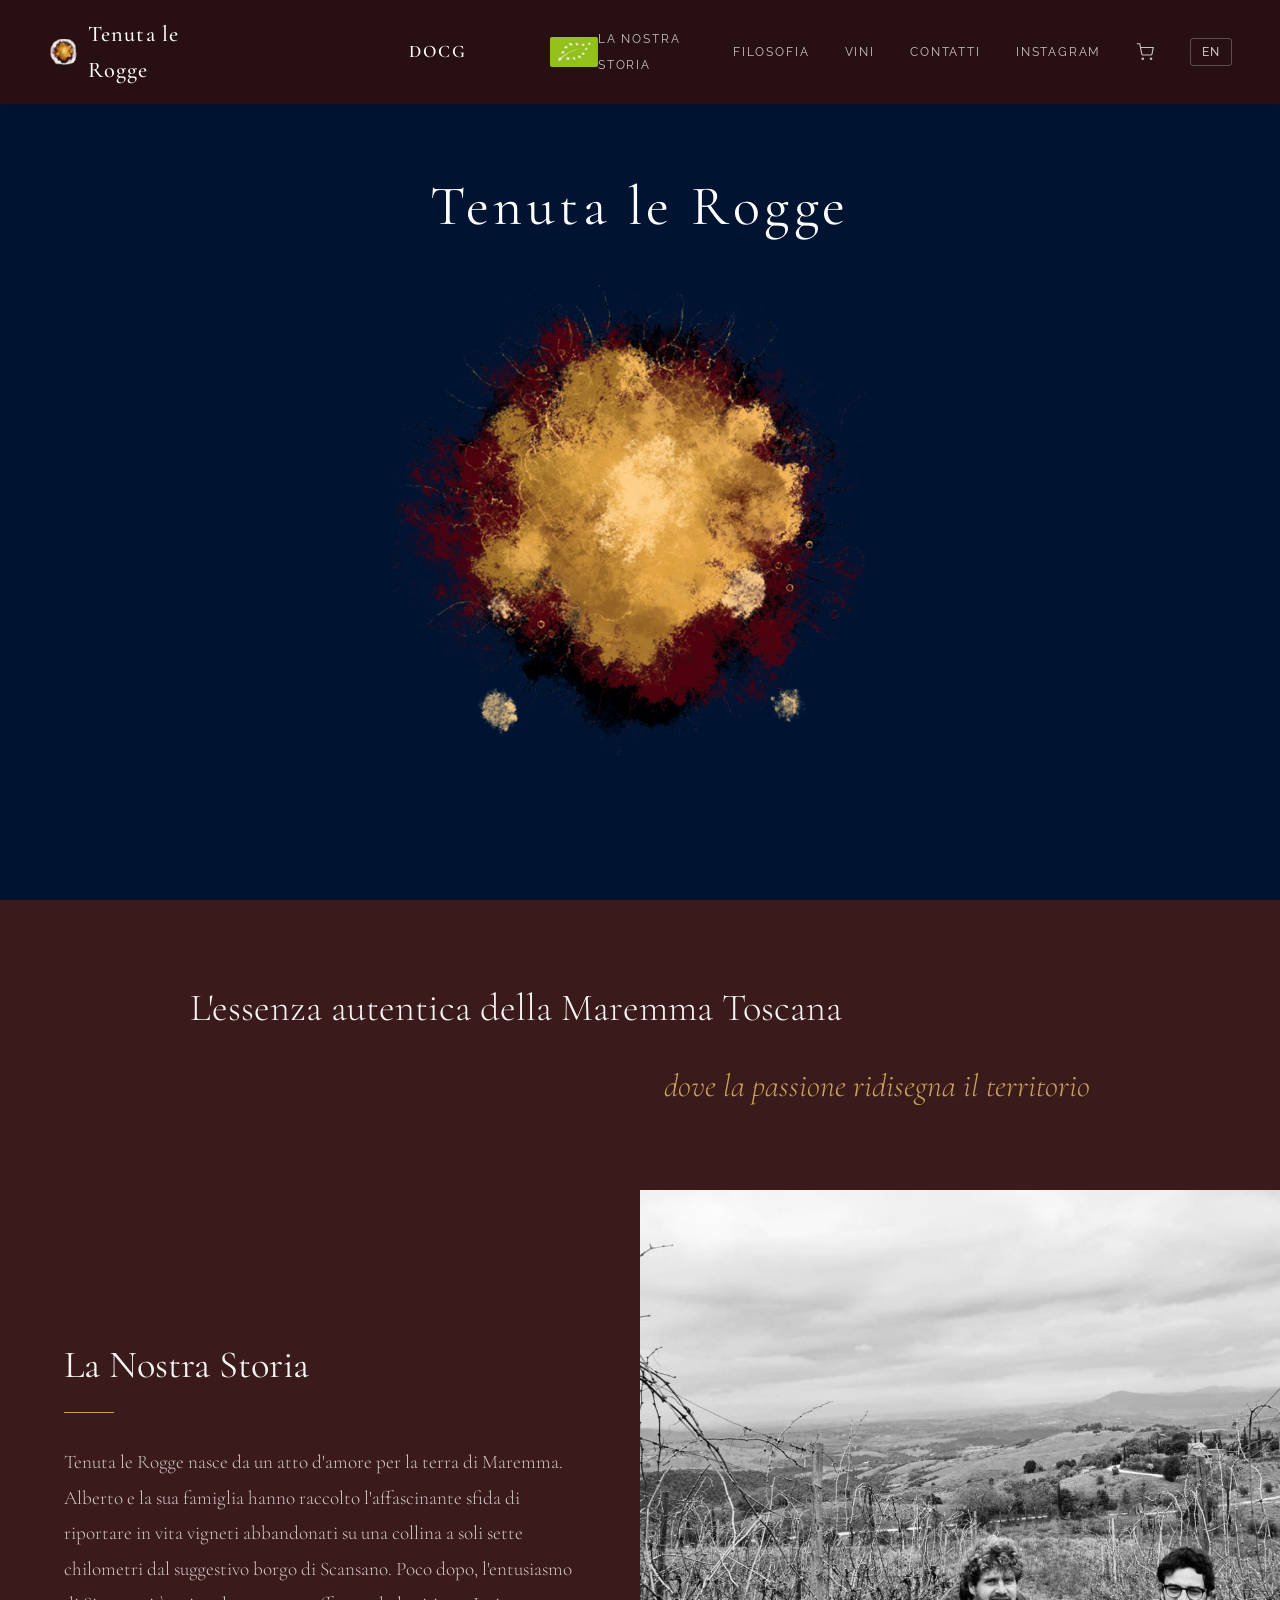
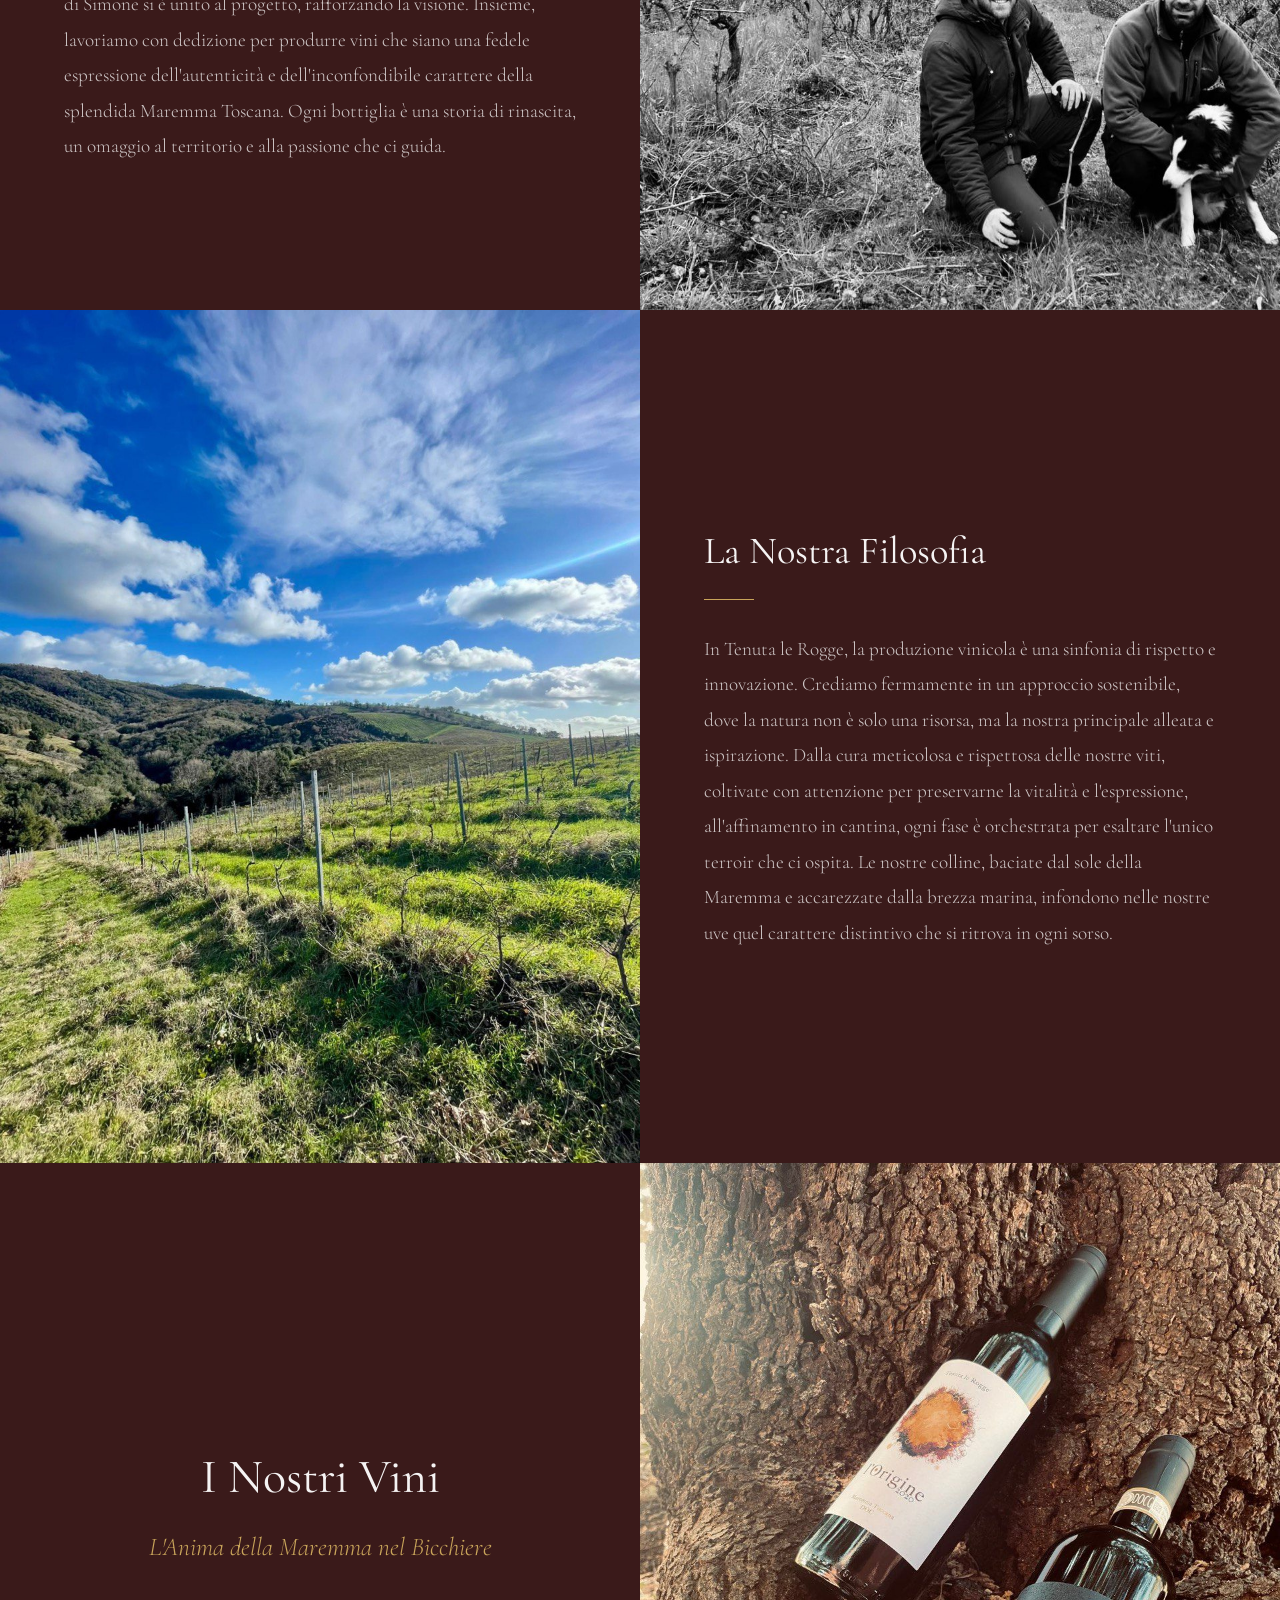
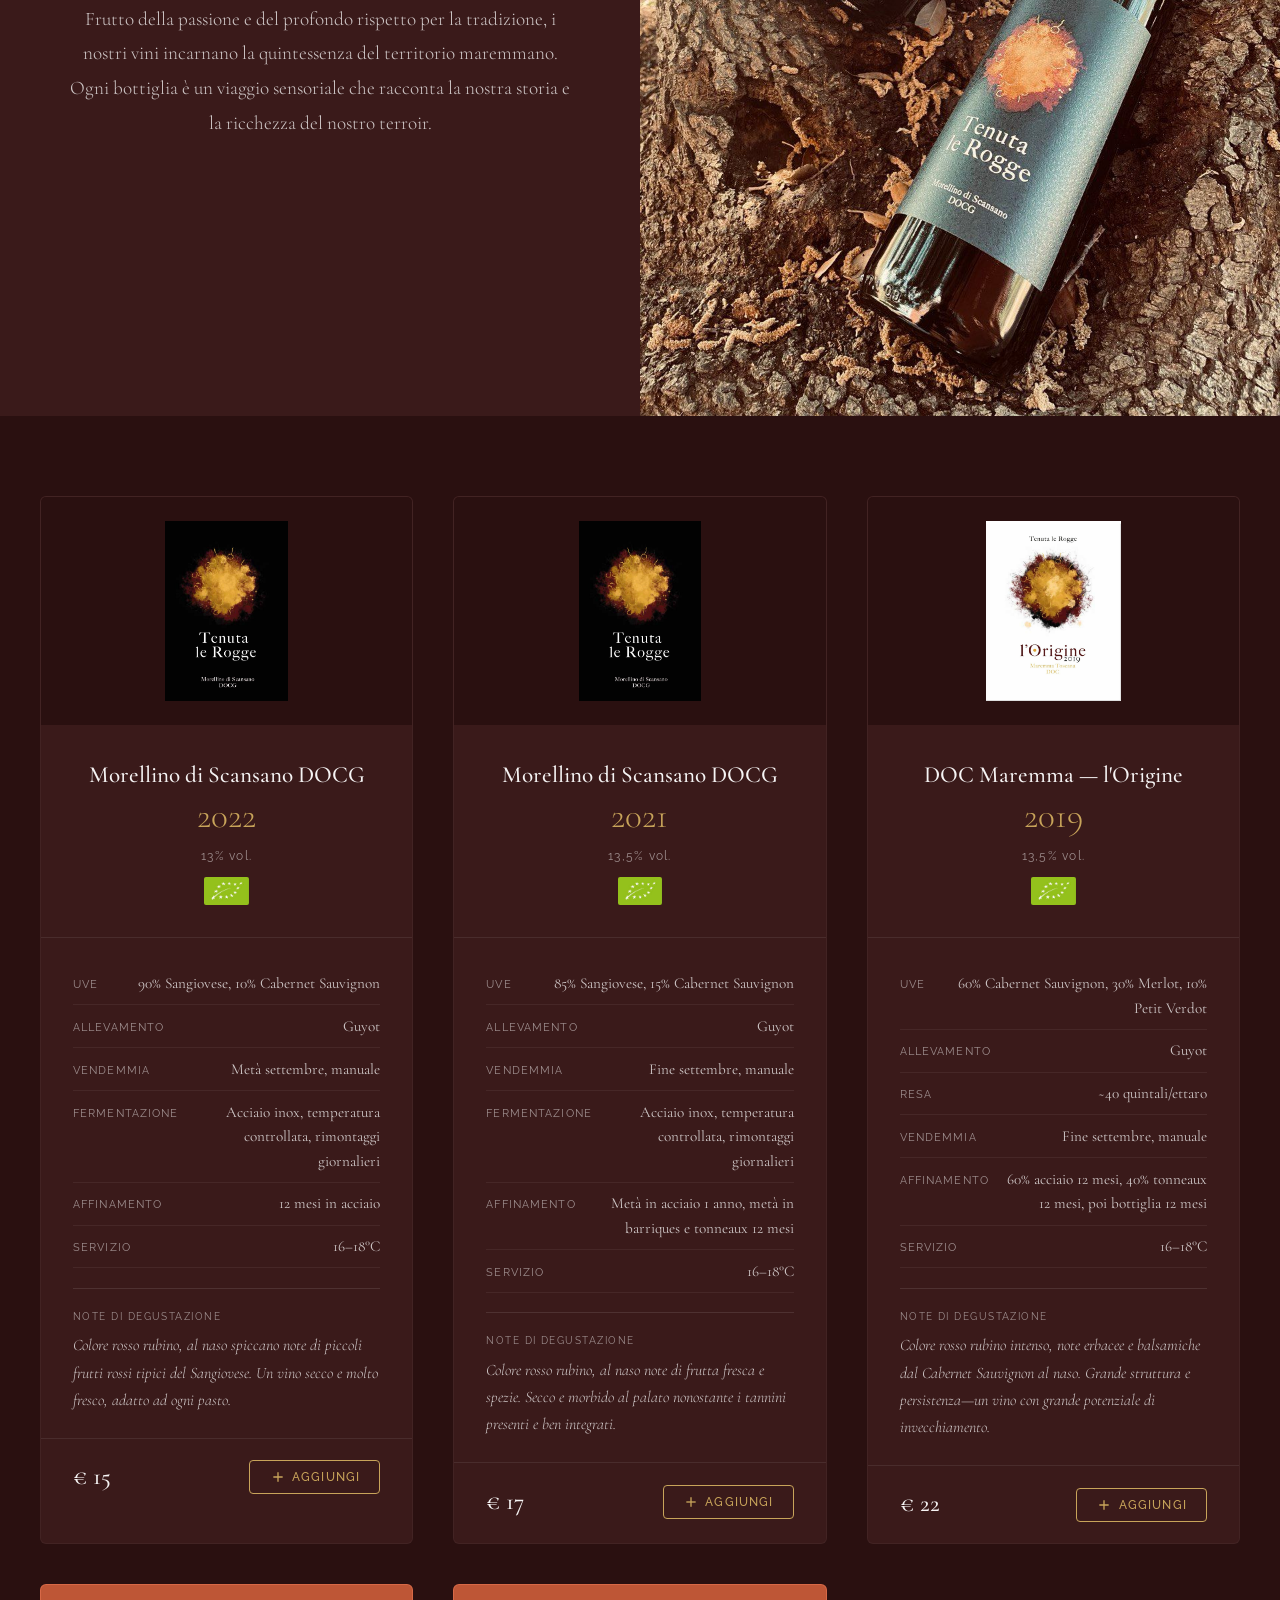
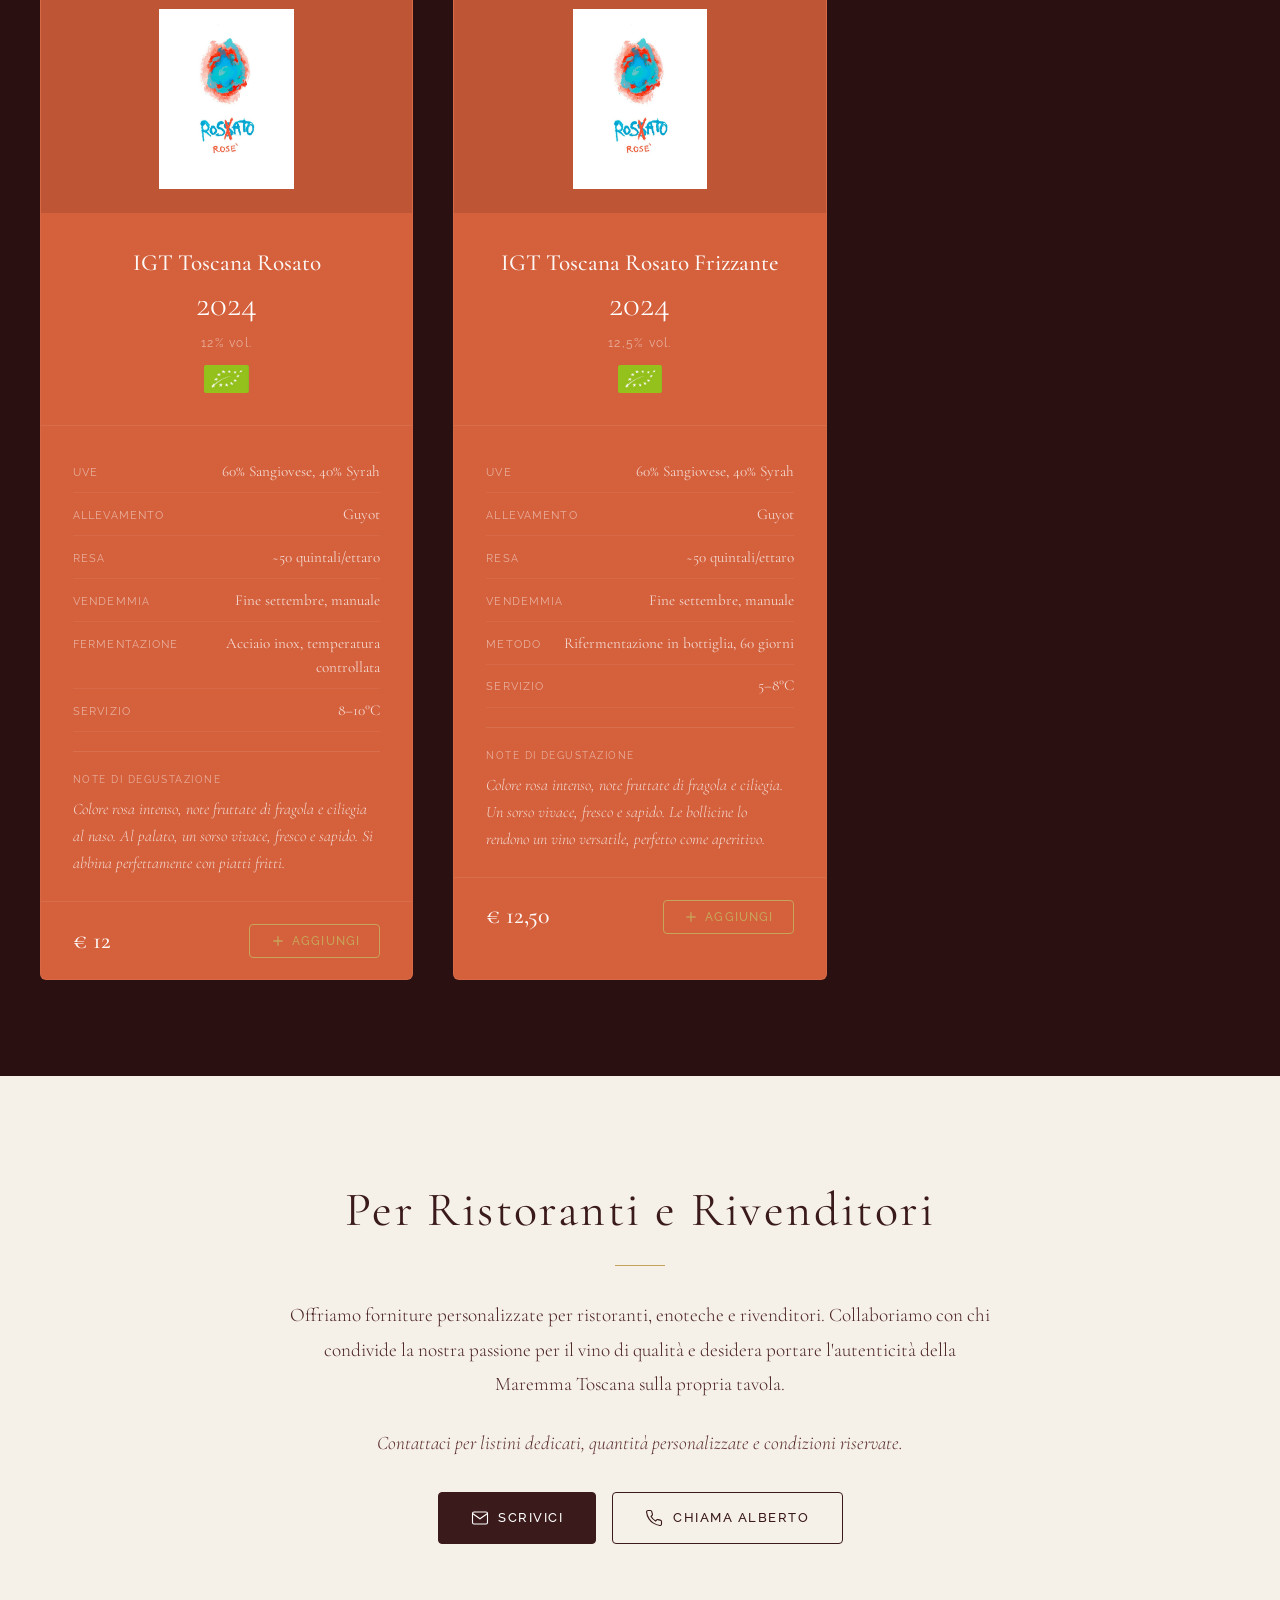
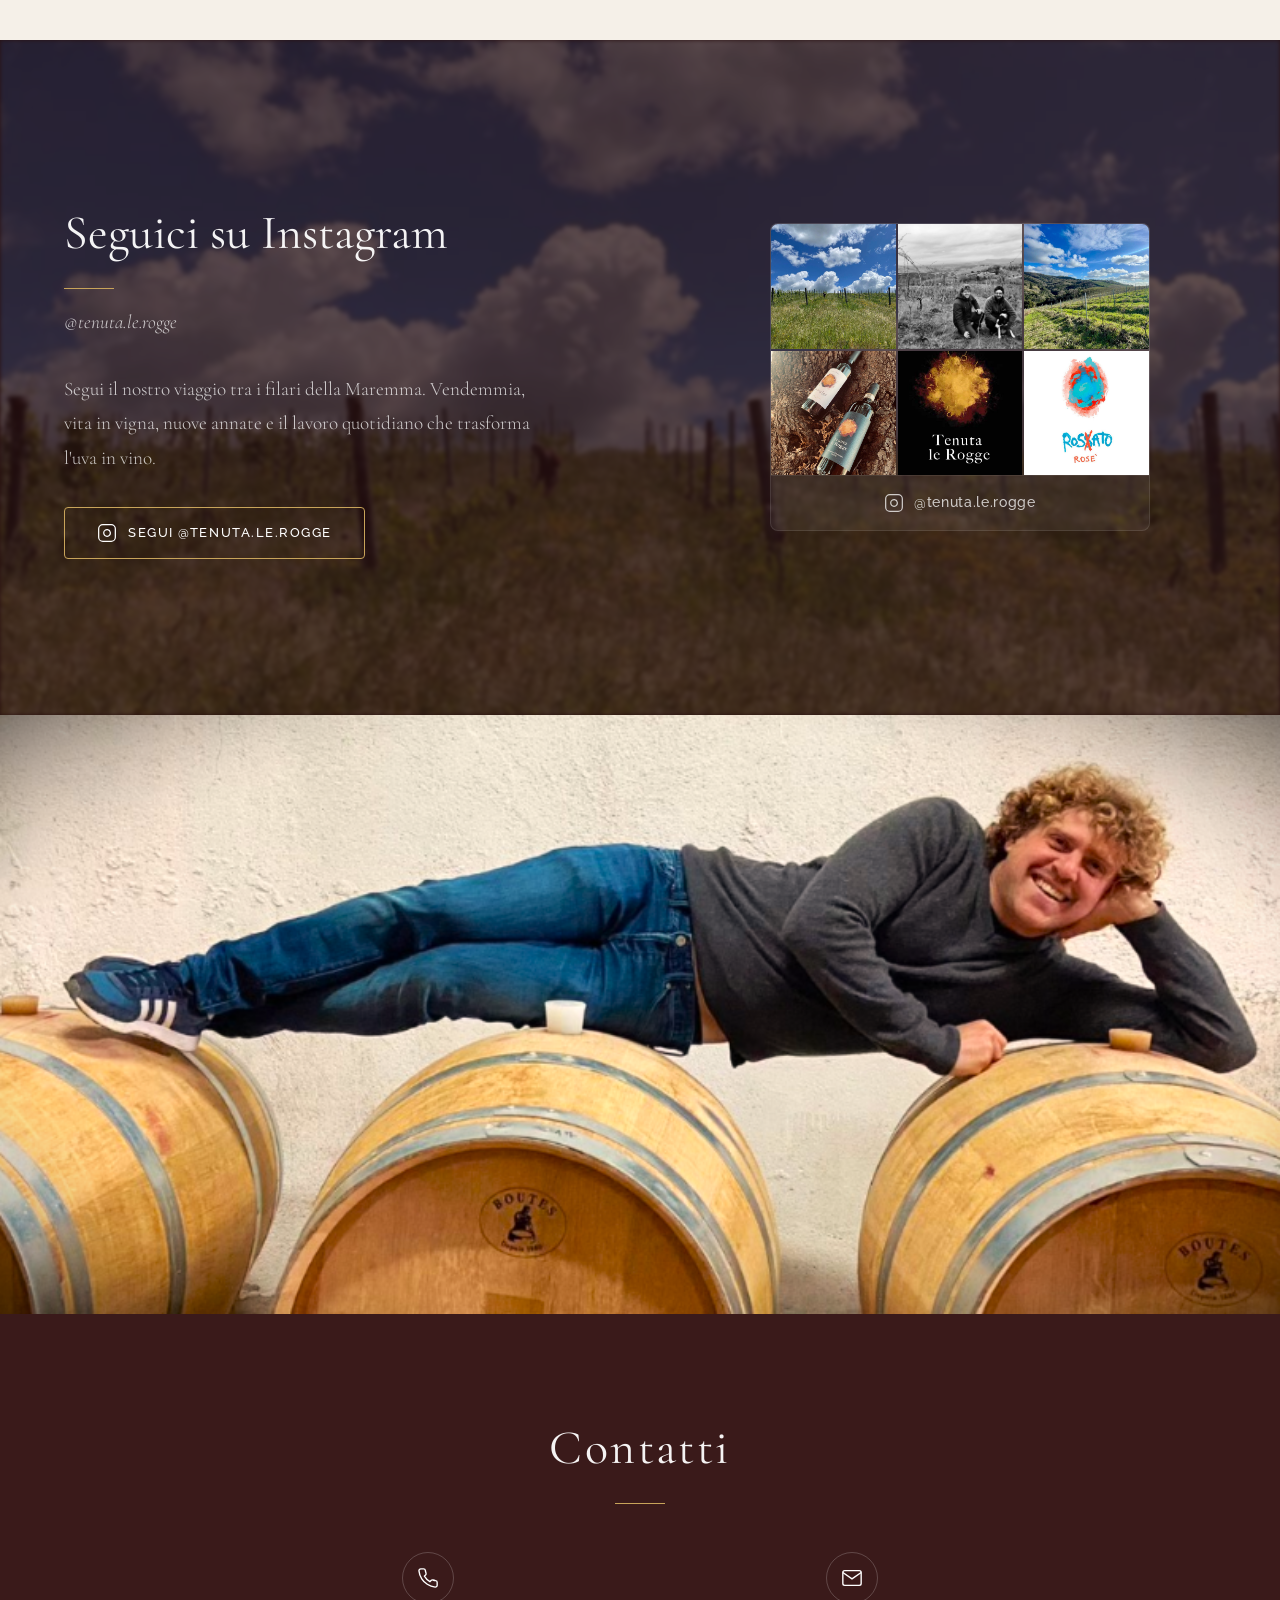
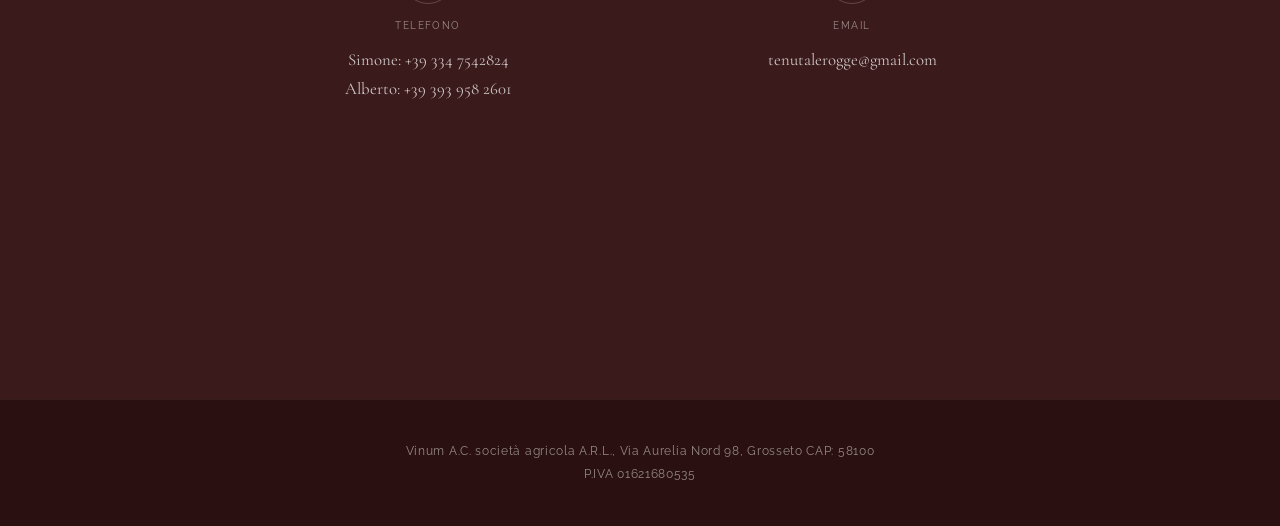
==== commit 76d524f0: "Reduce navbar title line spacing on mobile and add barrel photo before contacts - Set tight line-hei" ====
--- a/index.html
+++ b/index.html
@@ -6,6 +6,9 @@
   <title>Tenuta le Rogge — L'Essenza Autentica della Maremma Toscana</title>
   <meta name="description" content="Tenuta le Rogge — vini biologici dal cuore della Maremma Toscana, vicino a Scansano. Morellino di Scansano DOCG, DOC Maremma, Rosato IGT.">
   <meta name="theme-color" content="#2a1010">
+  <link rel="icon" href="/favicon.ico" sizes="48x48">
+  <link rel="icon" href="/icon-192.png" sizes="192x192" type="image/png">
+  <link rel="apple-touch-icon" href="/apple-touch-icon.png">
   <meta property="og:title" content="Tenuta le Rogge — Vini Biologici dalla Maremma Toscana">
   <meta property="og:description" content="L'essenza autentica della Maremma Toscana. Morellino di Scansano DOCG, DOC Maremma, Rosato IGT — vini biologici vicino a Scansano.">
   <meta property="og:image" content="https://tenutalerogge.it/images/Logo.png">
@@ -547,6 +550,11 @@
     </div>
   </section>
 
+  <!-- FOTO BOTTI -->
+  <div class="barrel-photo">
+    <img src="images/AlbiFilosofiaCropped.png" alt="Alberto sdraiato sulle botti in cantina" class="barrel-photo-img" loading="lazy">
+  </div>
+
   <!-- CONTATTI -->
   <section class="contact" id="contatti" aria-labelledby="contatti-heading">
     <h2 class="fade-up" id="contatti-heading">Contatti</h2>
--- a/style.css
+++ b/style.css
@@ -123,6 +123,7 @@
   font-weight: 600;
   letter-spacing: 0.12em;
   color: var(--white);
+  margin-left: 190px;
   opacity: 0;
   transition: opacity 0.4s ease;
 }
@@ -132,6 +133,7 @@
 }
 
 .nav-bio-img {
+  margin-left: 75px;
   height: 30px;
   width: auto;
   object-fit: contain;
@@ -1236,6 +1238,20 @@
 }
 
 /* ========================================
+   BARREL PHOTO
+   ======================================== */
+.barrel-photo {
+  width: 100%;
+  overflow: hidden;
+}
+
+.barrel-photo-img {
+  width: 100%;
+  display: block;
+  object-fit: cover;
+}
+
+/* ========================================
    CONTACT
    ======================================== */
 .contact {
@@ -1405,6 +1421,20 @@
     display: flex;
   }
 
+  .nav-logo-text {
+    text-align: center;
+    line-height: 1;
+    display: inline-block;
+  }
+
+  .nav-docg {
+    margin-left: 0;
+  }
+
+  .nav-bio-img {
+    margin-left: 0;
+  }
+
   .hero-logo-img {
     height: min(55vh, 400px);
   }
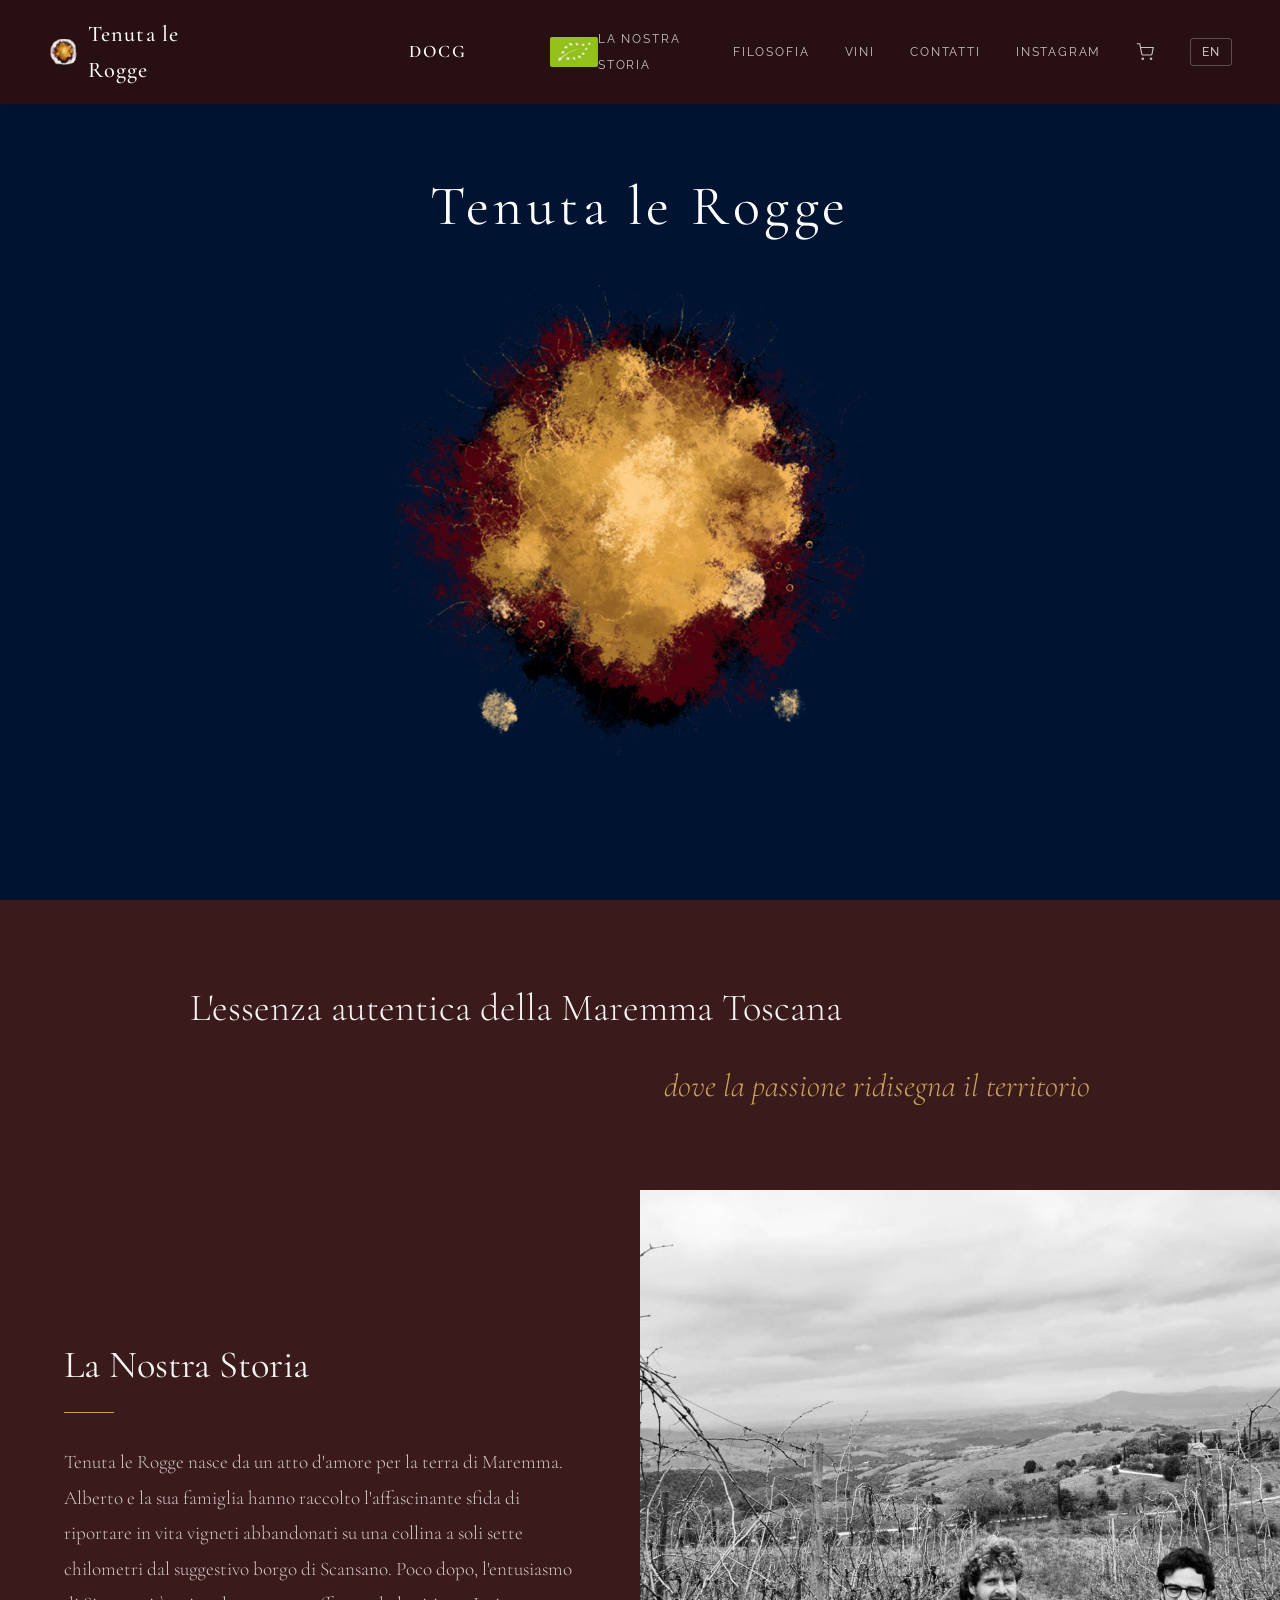
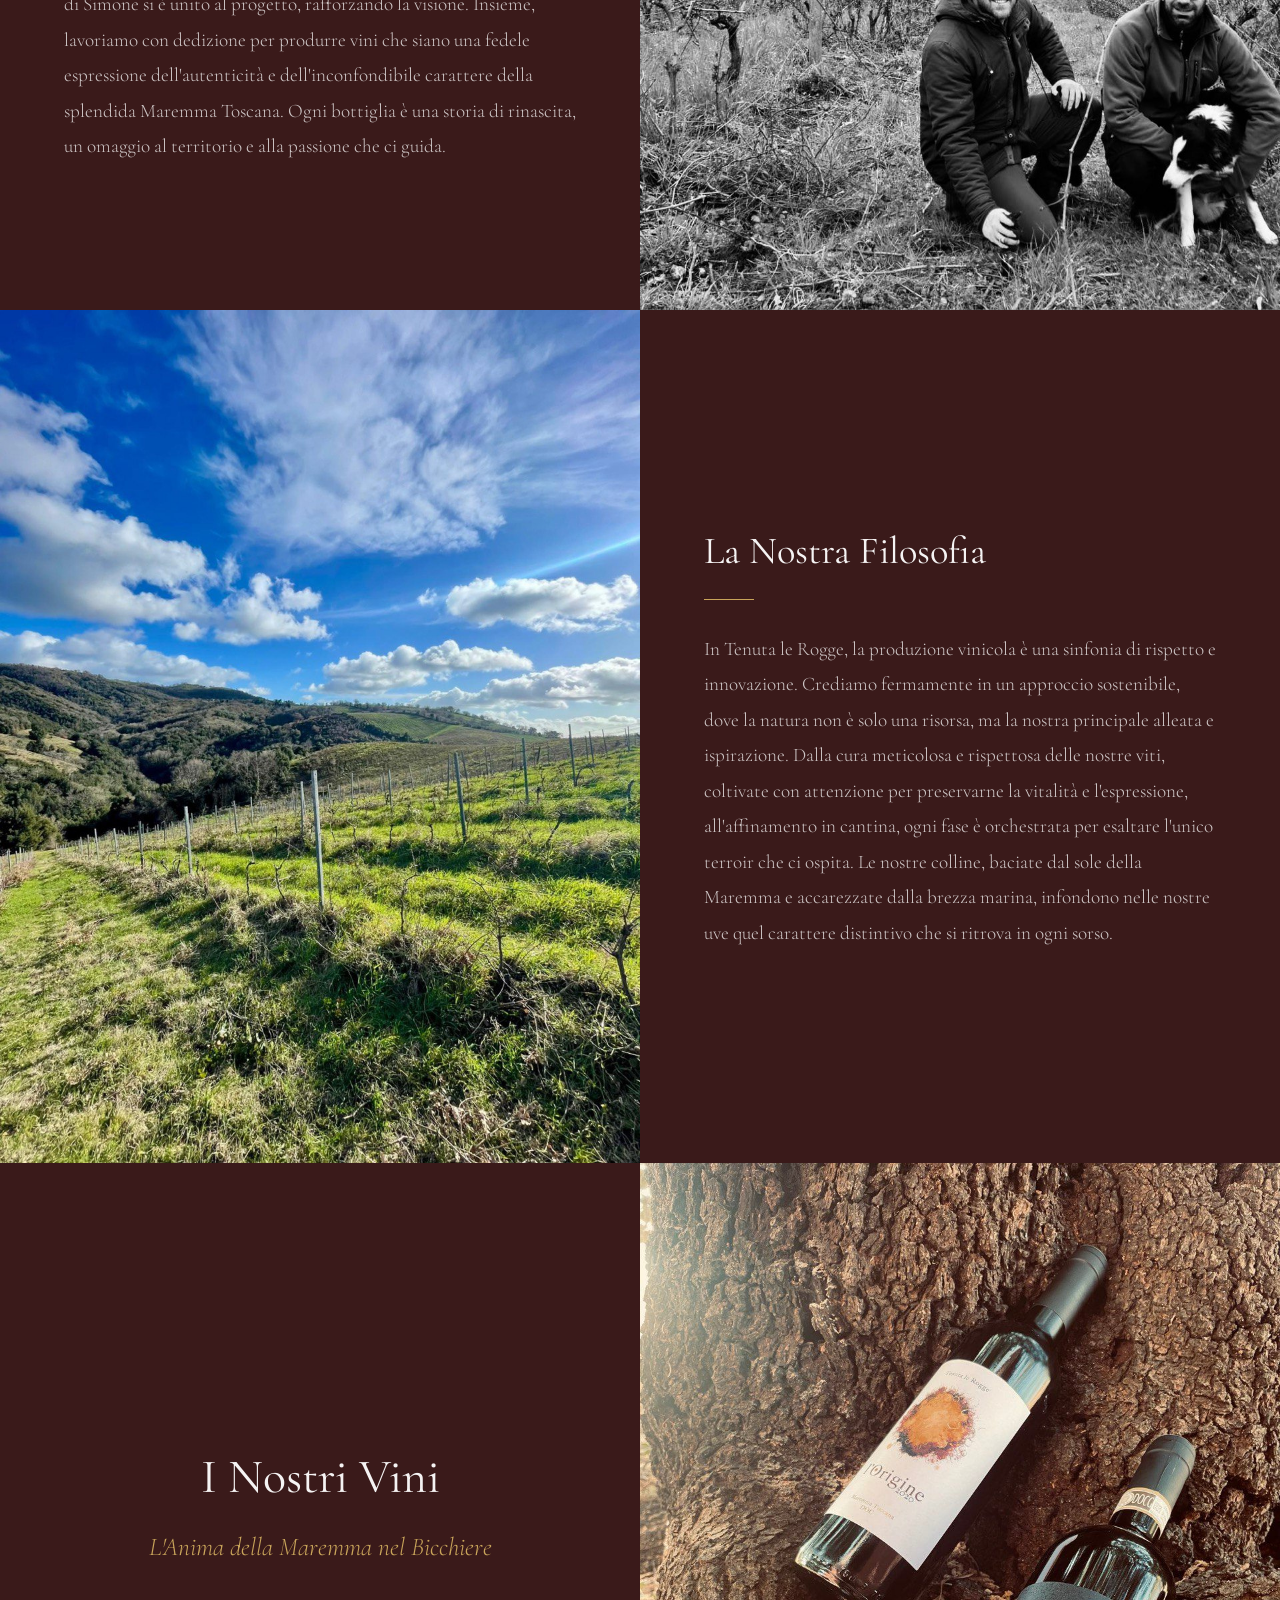
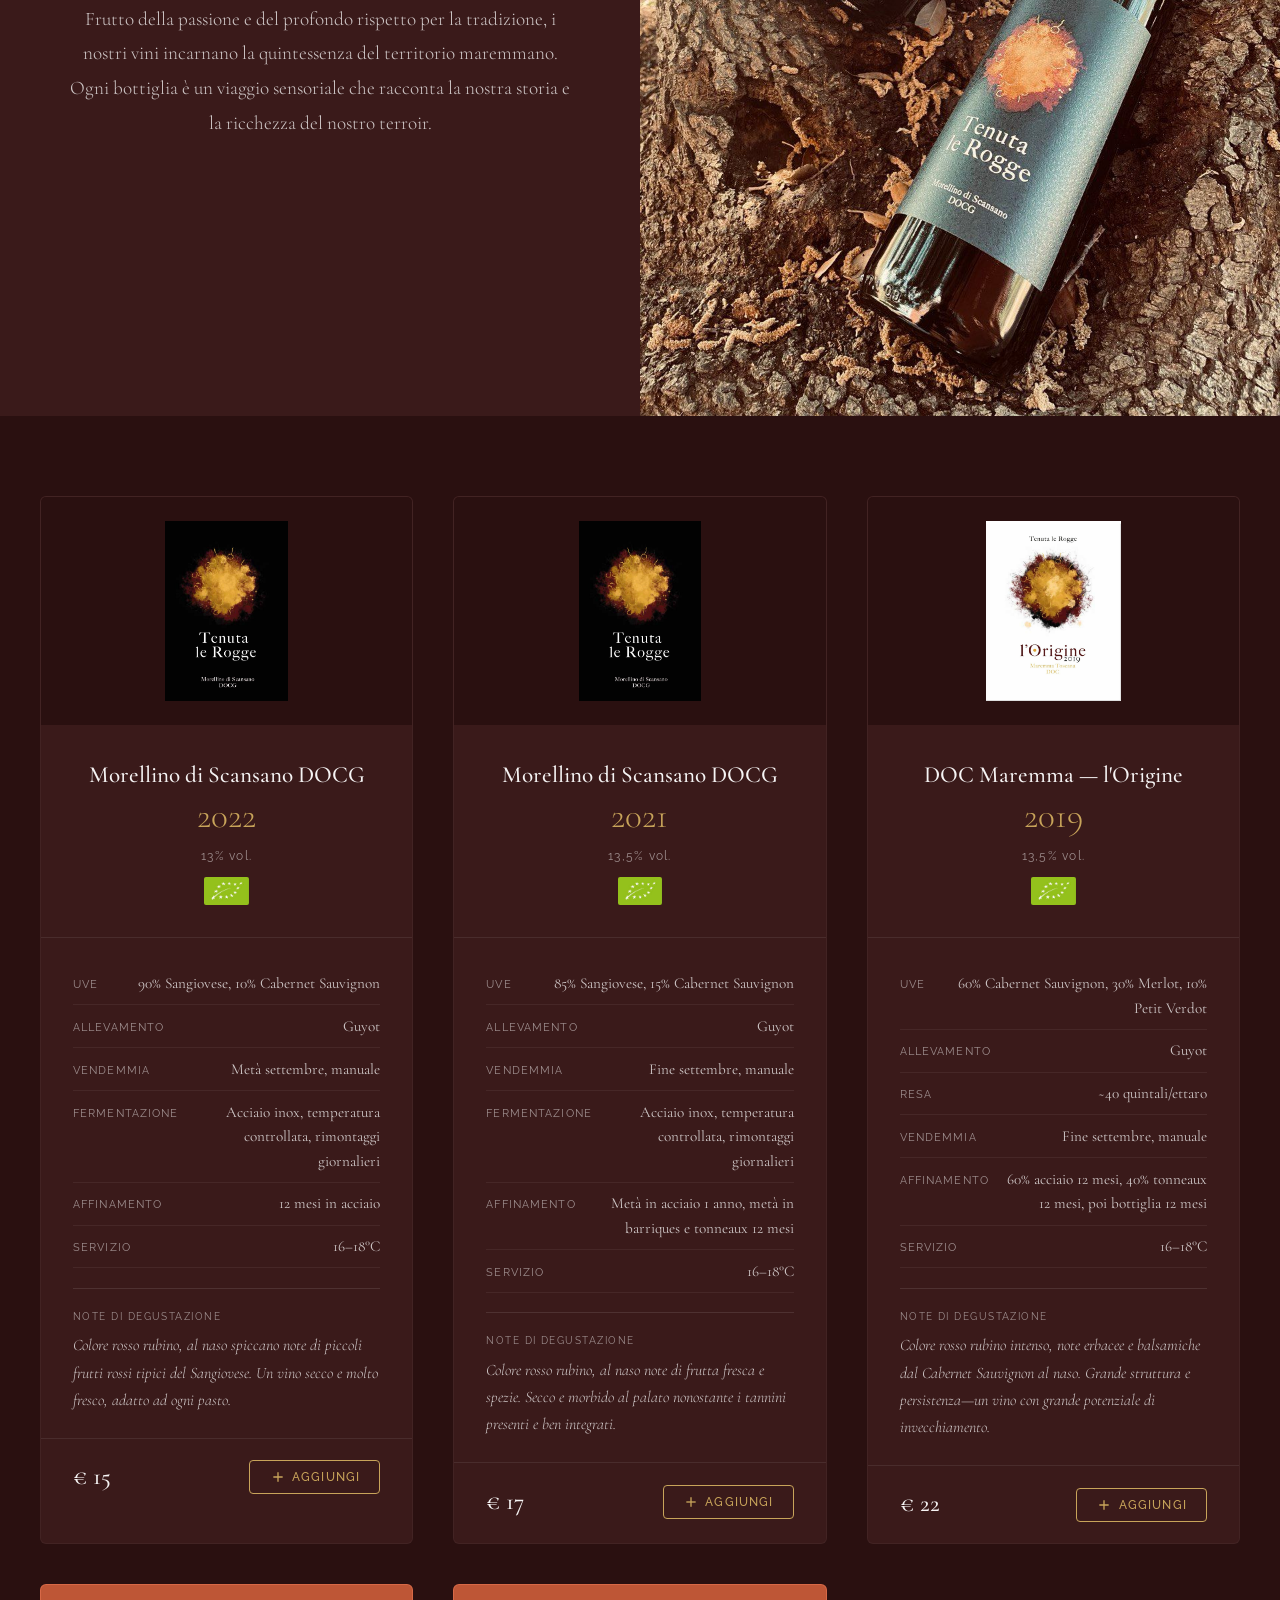
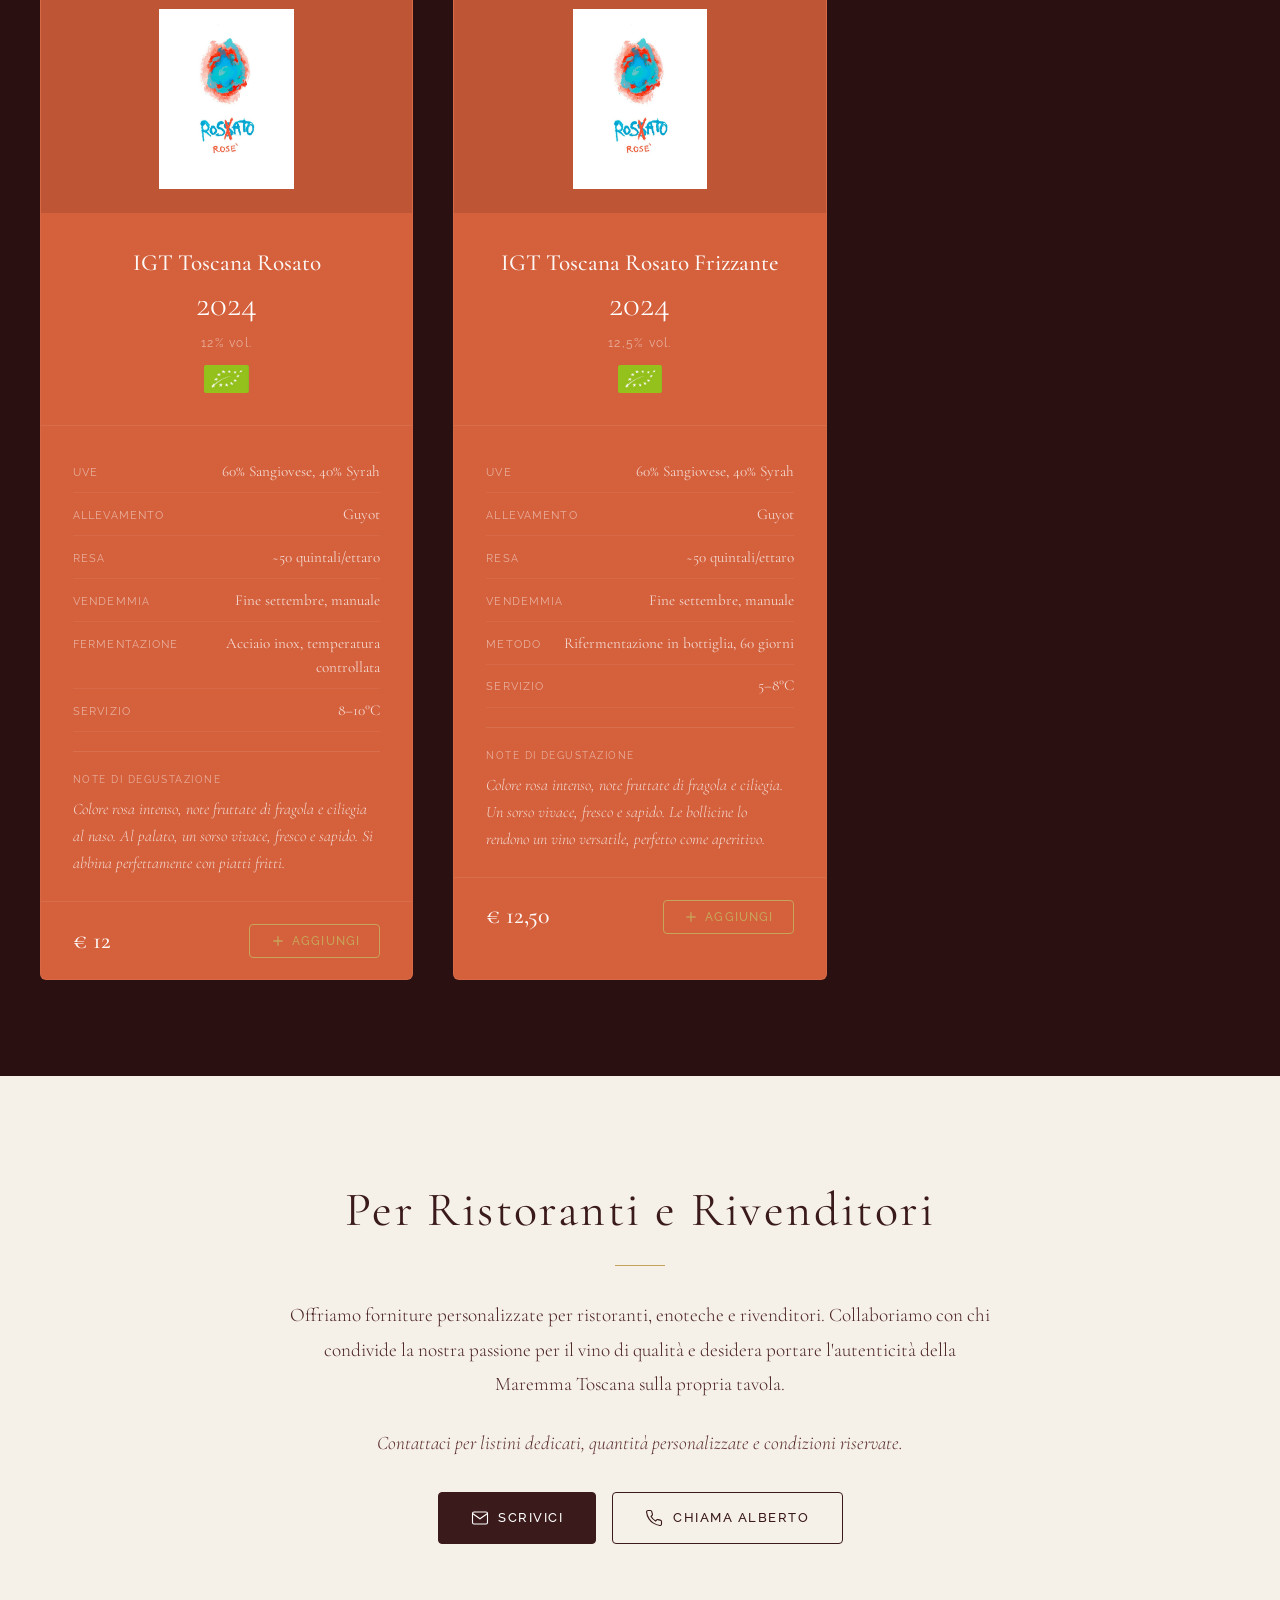
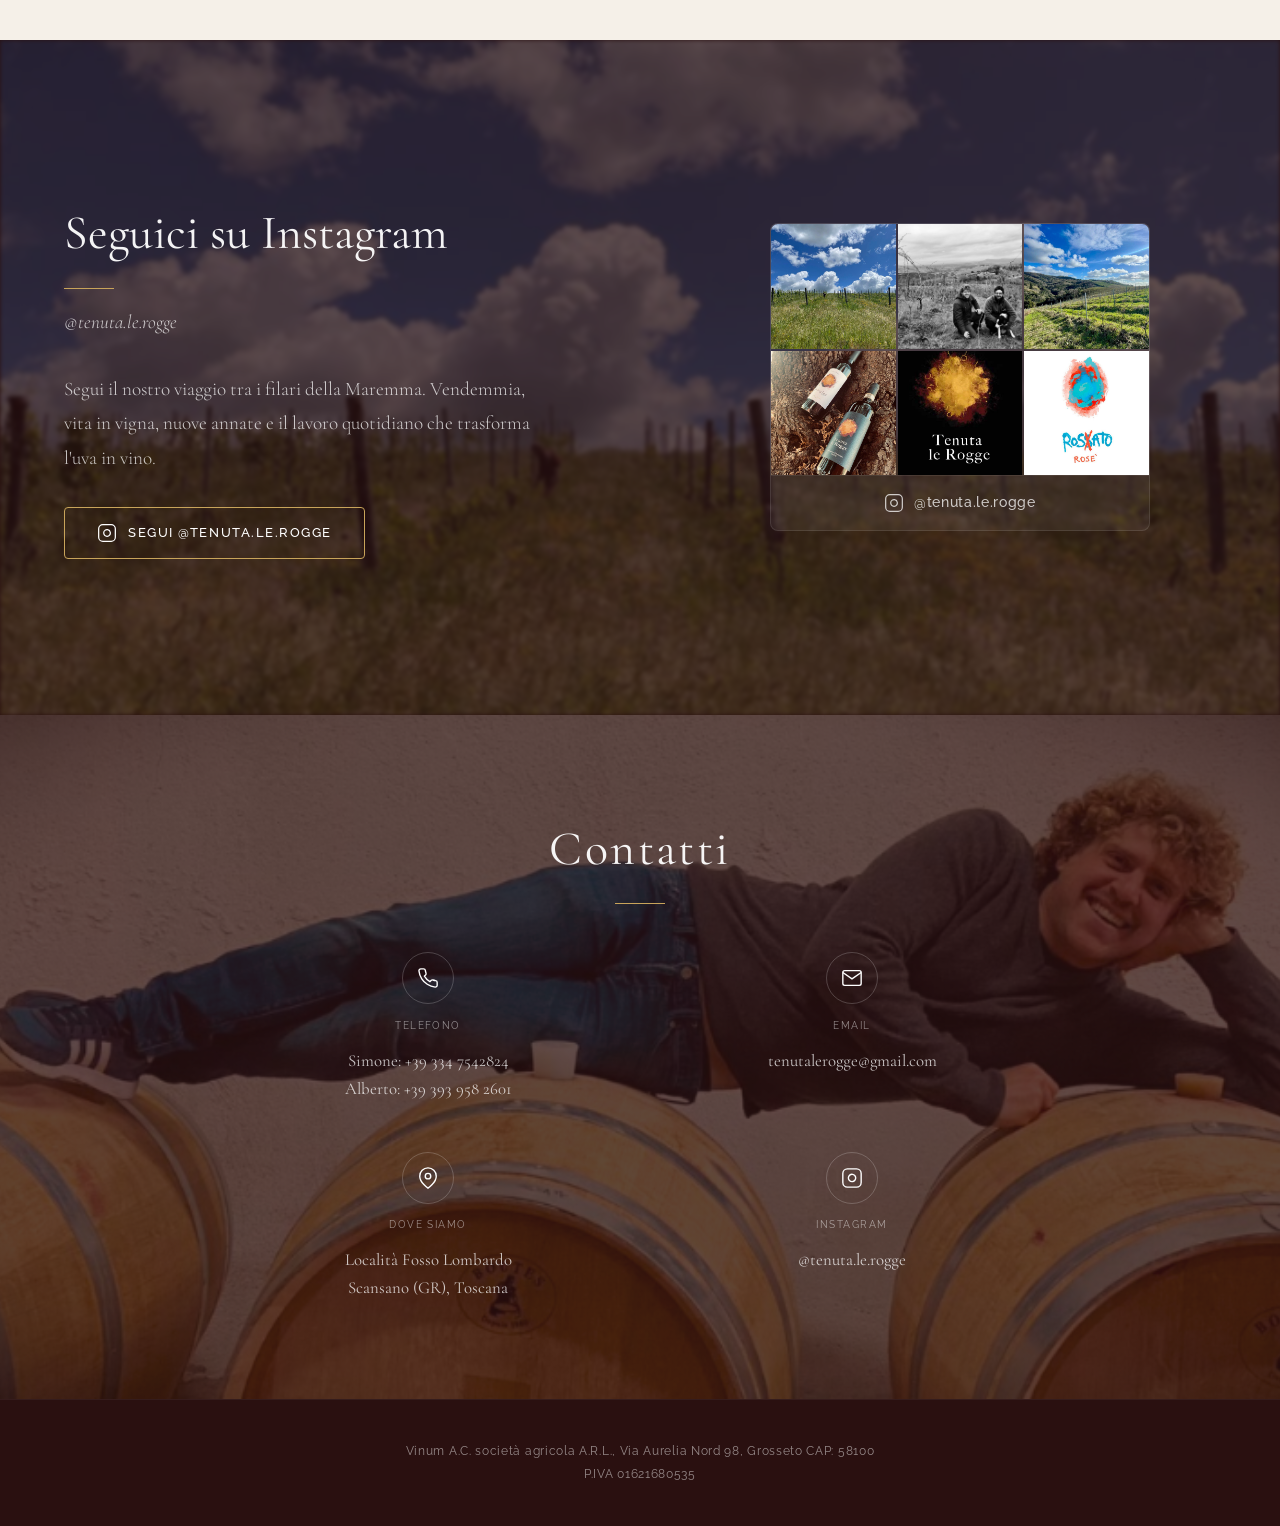
==== commit d8efbd2d: "Use barrel photo as contact section background instead of separate image Co-Authored-By: Claude Opus" ====
--- a/index.html
+++ b/index.html
@@ -550,11 +550,6 @@
     </div>
   </section>
 
-  <!-- FOTO BOTTI -->
-  <div class="barrel-photo">
-    <img src="images/AlbiFilosofiaCropped.png" alt="Alberto sdraiato sulle botti in cantina" class="barrel-photo-img" loading="lazy">
-  </div>
-
   <!-- CONTATTI -->
   <section class="contact" id="contatti" aria-labelledby="contatti-heading">
     <h2 class="fade-up" id="contatti-heading">Contatti</h2>
--- a/style.css
+++ b/style.css
@@ -1238,24 +1238,10 @@
 }
 
 /* ========================================
-   BARREL PHOTO
-   ======================================== */
-.barrel-photo {
-  width: 100%;
-  overflow: hidden;
-}
-
-.barrel-photo-img {
-  width: 100%;
-  display: block;
-  object-fit: cover;
-}
-
-/* ========================================
    CONTACT
    ======================================== */
 .contact {
-  background: var(--maroon);
+  background: linear-gradient(rgba(42, 16, 16, 0.75), rgba(42, 16, 16, 0.75)), url('images/AlbiFilosofiaCropped.png') center / cover no-repeat;
   padding: 6rem 2rem;
   text-align: center;
 }
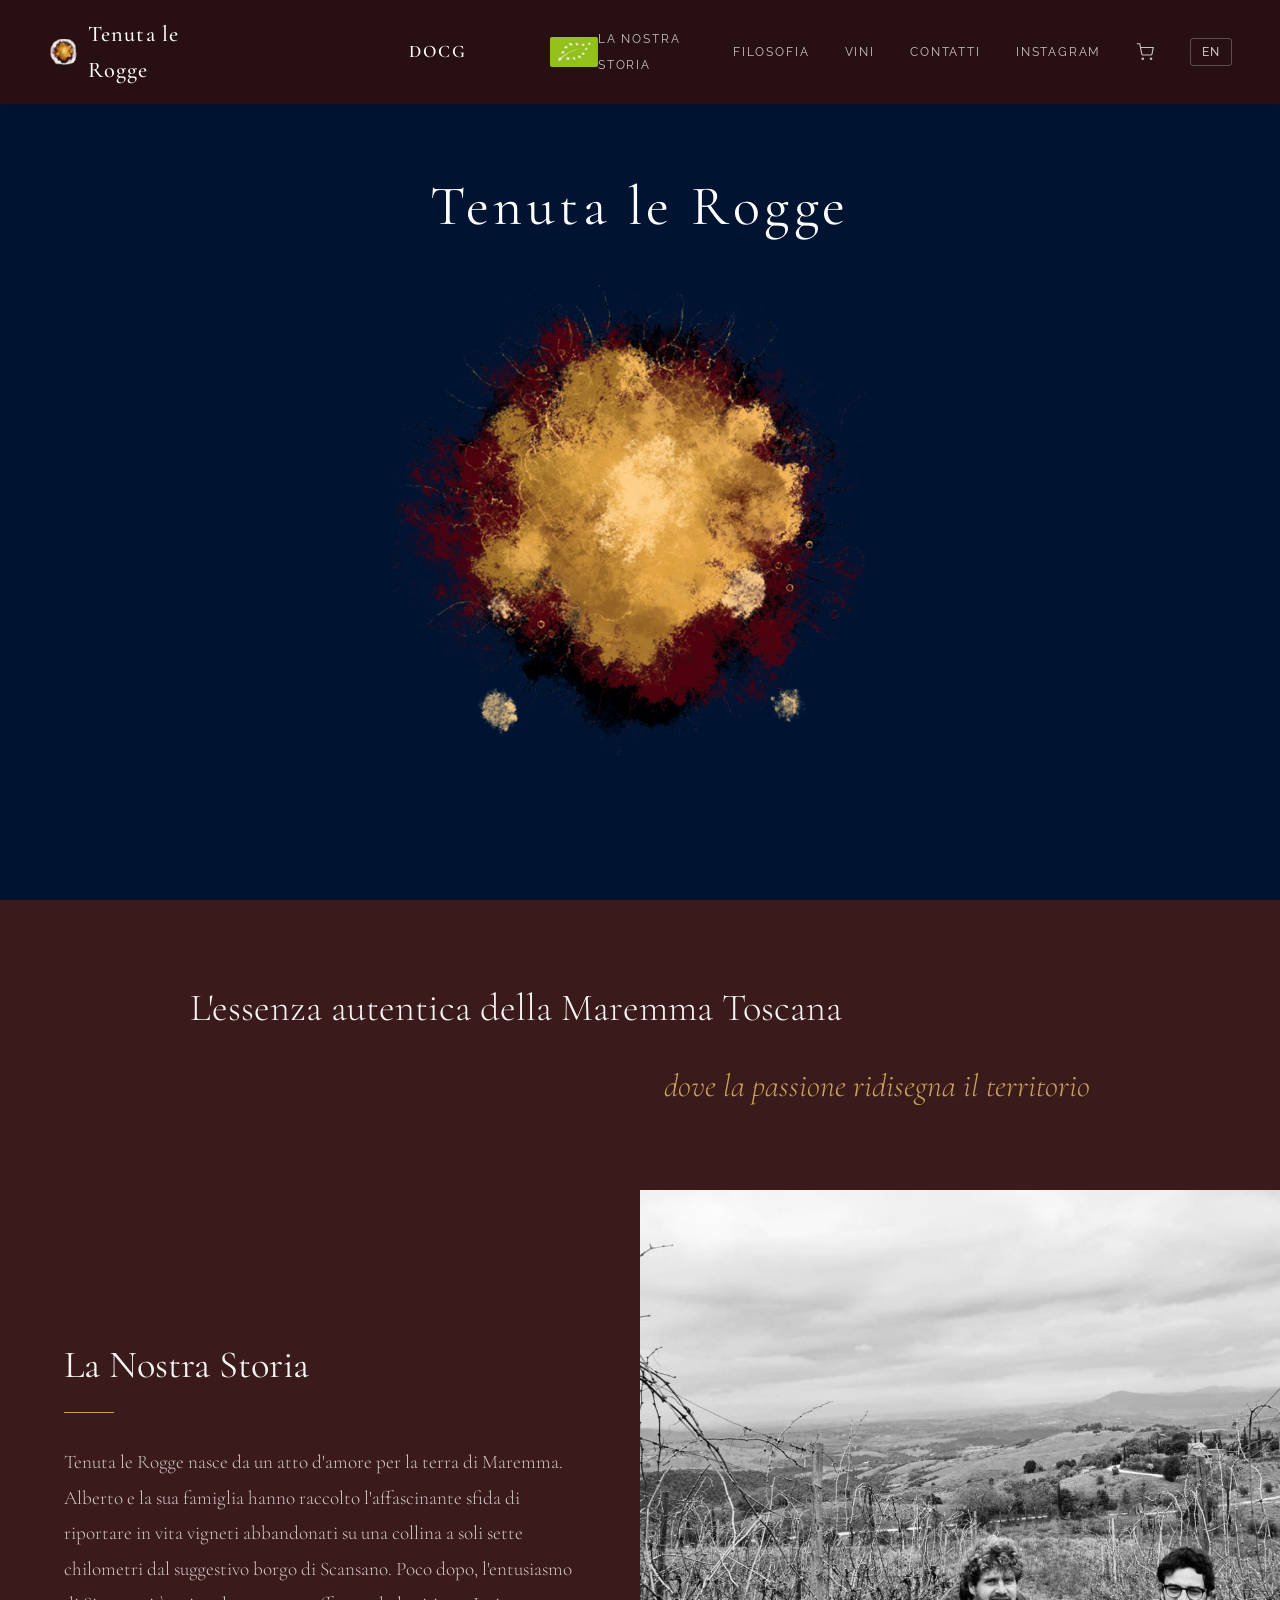
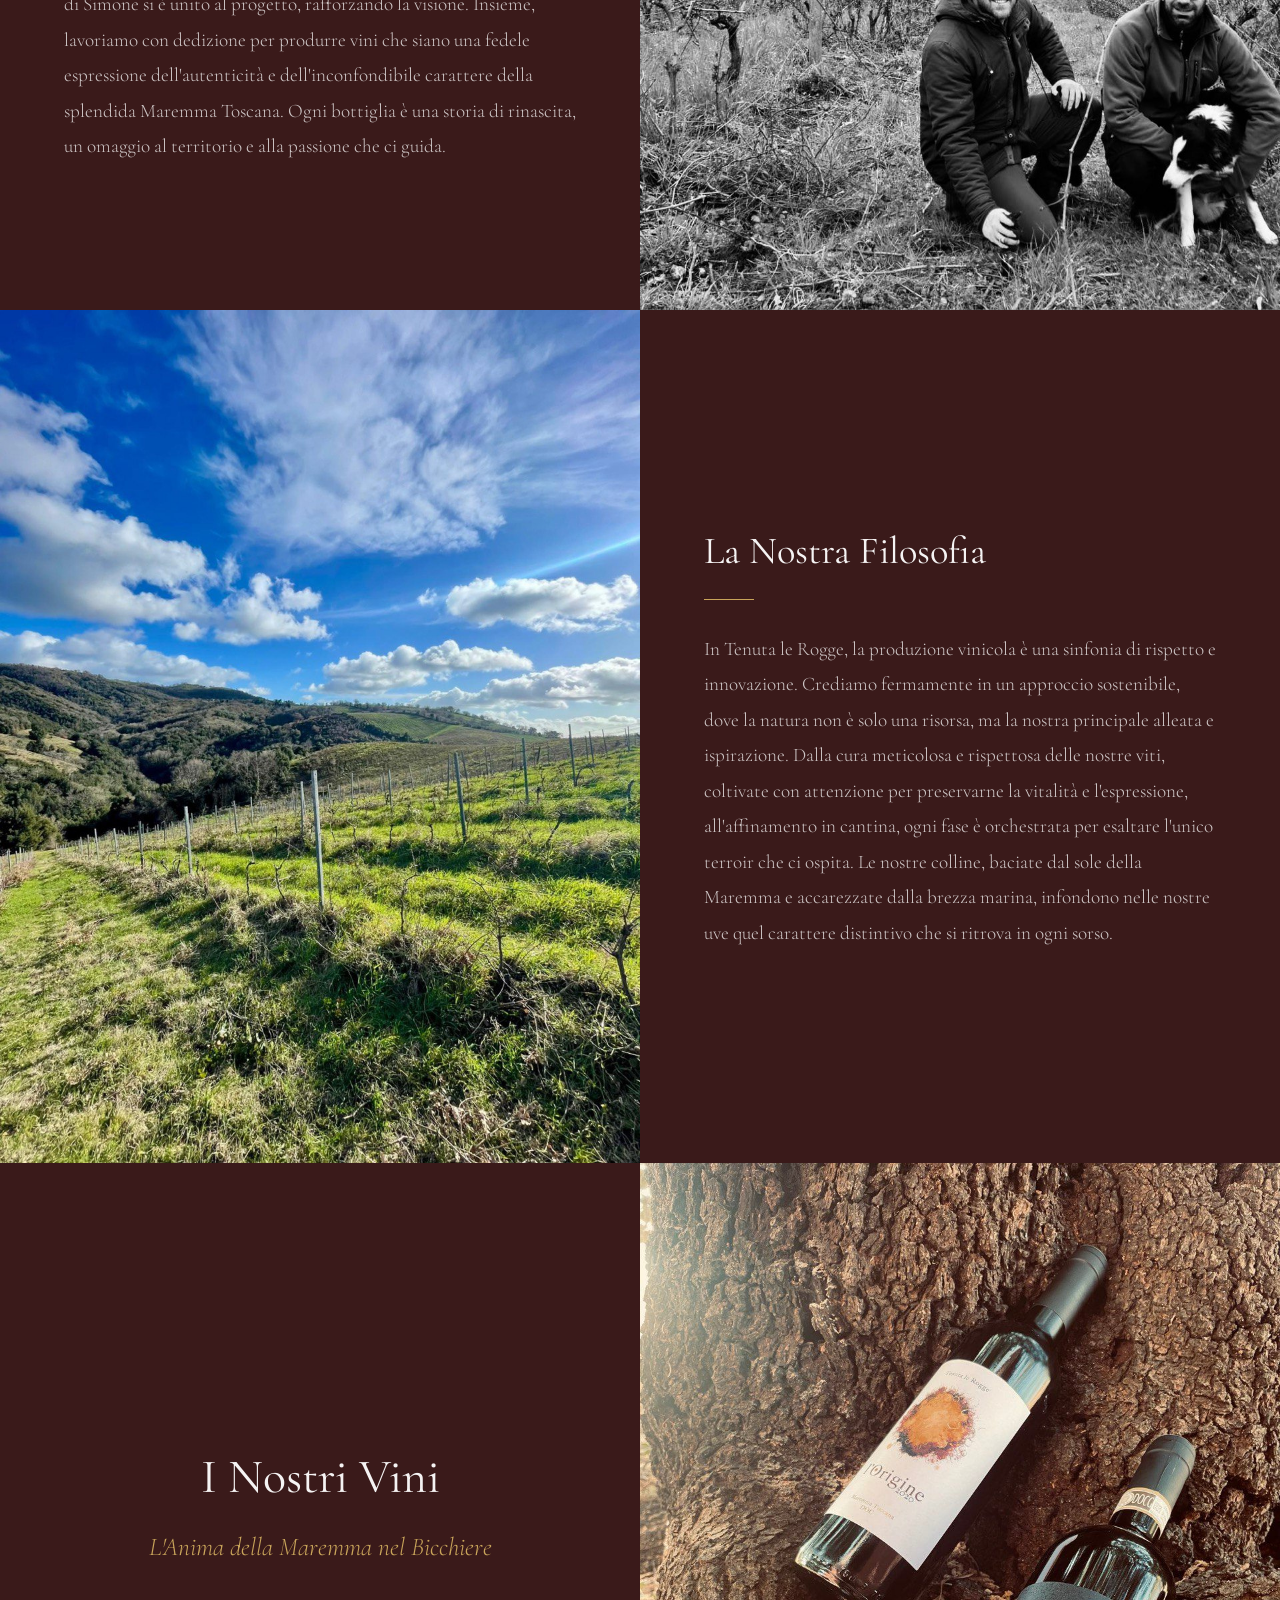
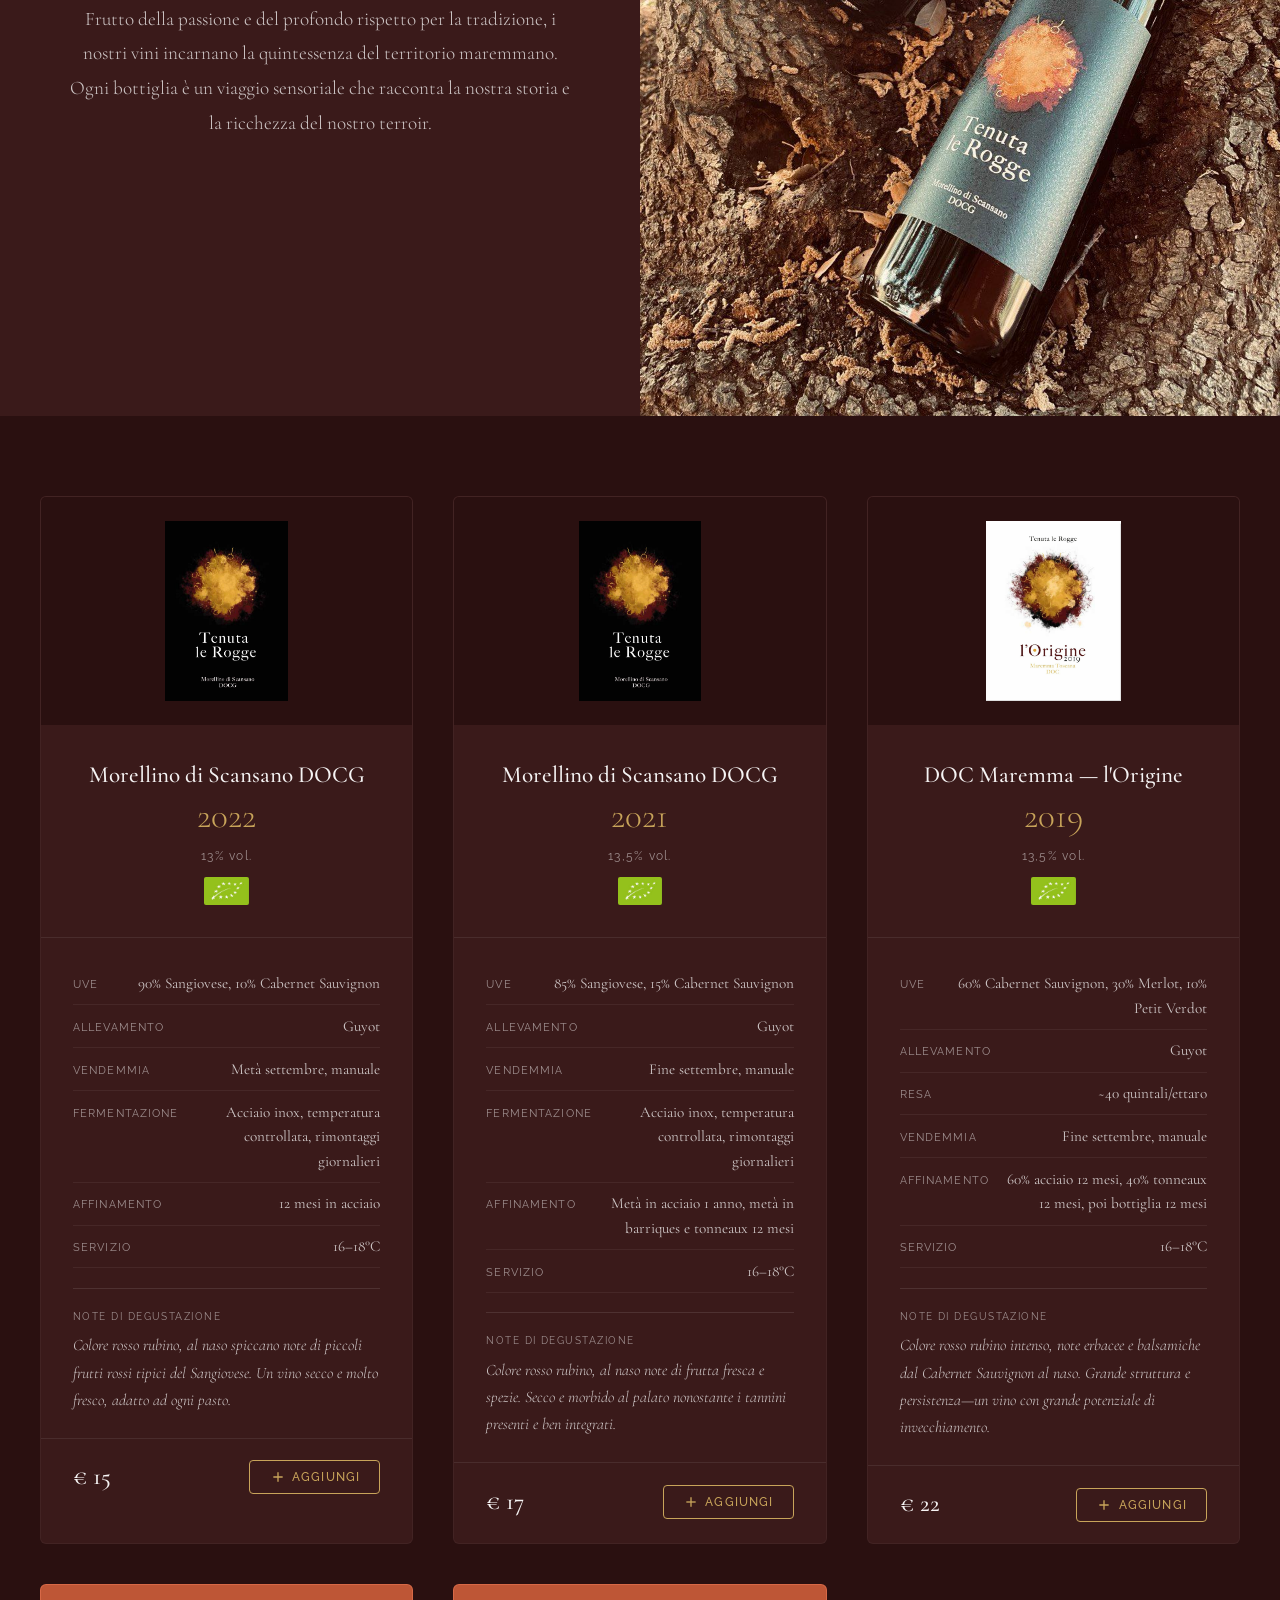
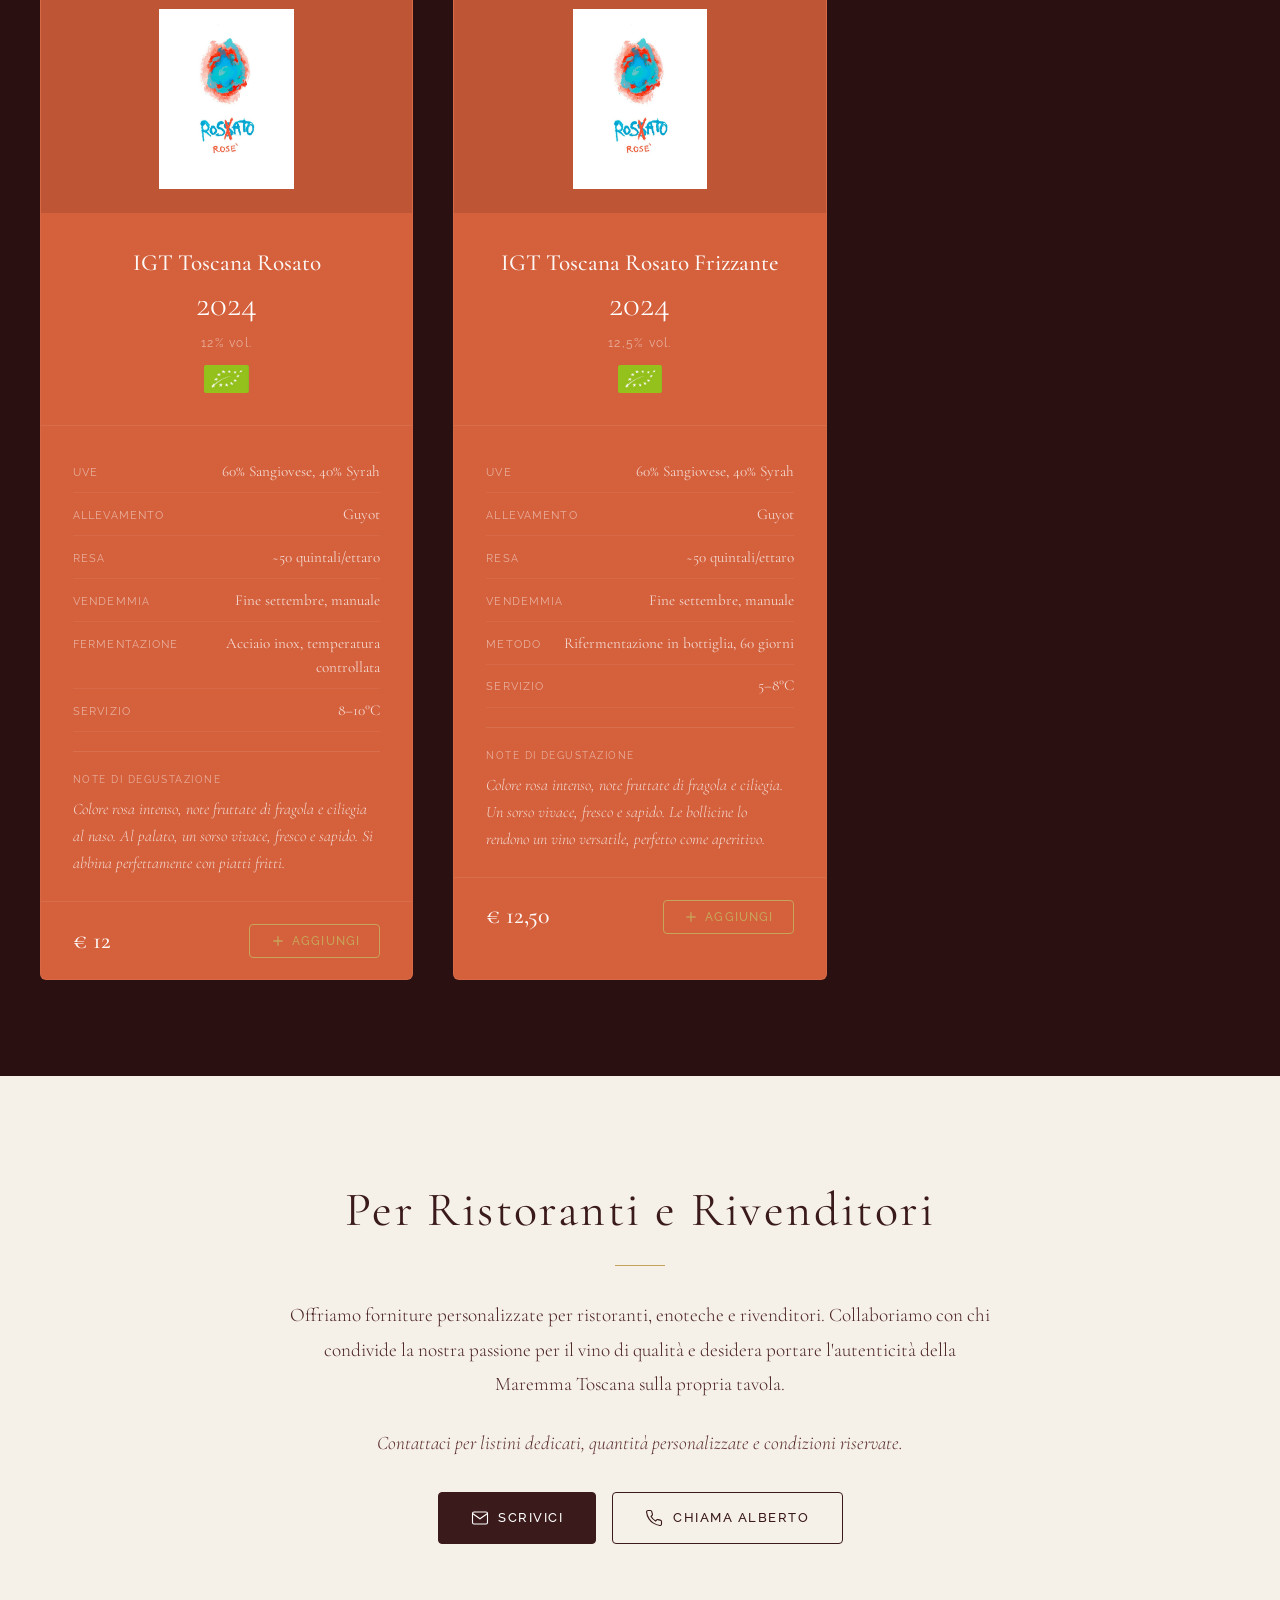
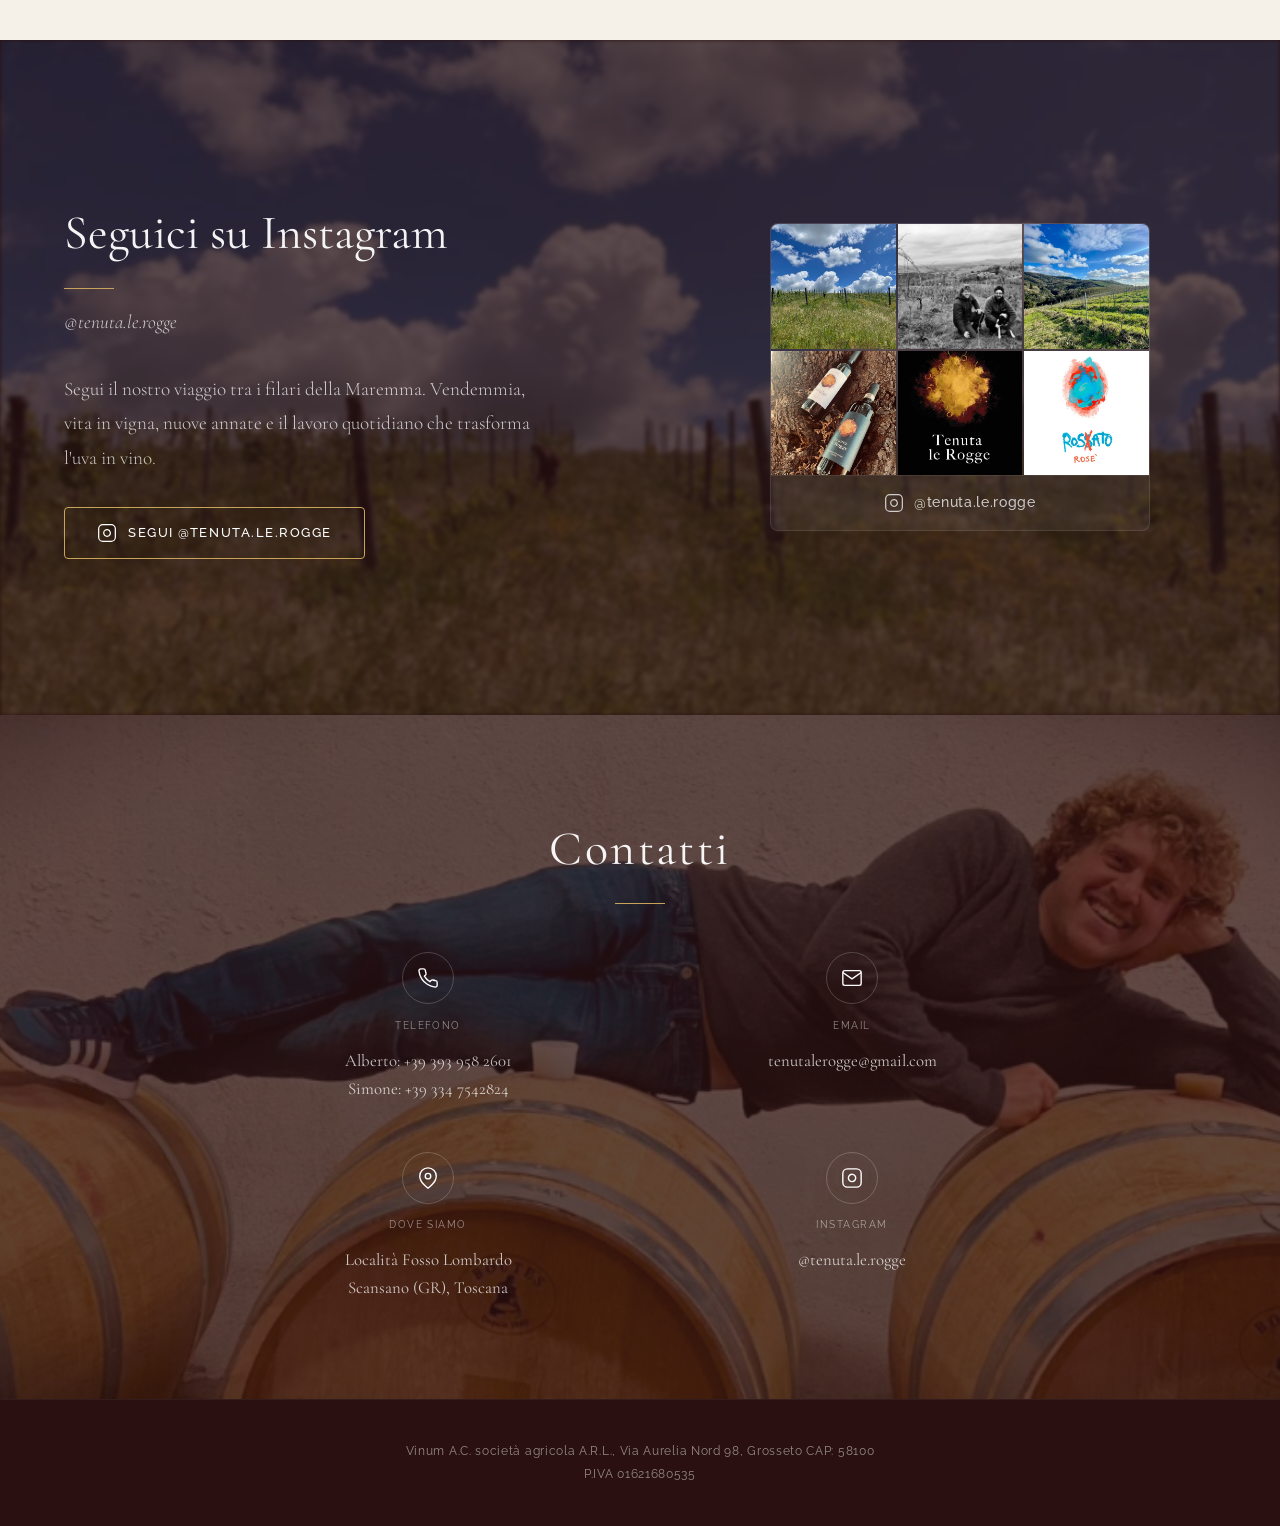
==== commit d17bdbe9: "Put Alberto's phone number above Simone's in contacts Co-Authored-By: Claude Opus 4.6 <noreply@anthr" ====
--- a/index.html
+++ b/index.html
@@ -561,8 +561,8 @@
         </a>
         <div class="contact-label">Telefono</div>
         <div class="contact-value">
-          Simone: <a href="tel:+393347542824">+39 334 7542824</a><br>
-          Alberto: <a href="tel:+393939582601">+39 393 958 2601</a>
+          Alberto: <a href="tel:+393939582601">+39 393 958 2601</a><br>
+          Simone: <a href="tel:+393347542824">+39 334 7542824</a>
         </div>
       </div>
       <div class="contact-item fade-up delay-1">
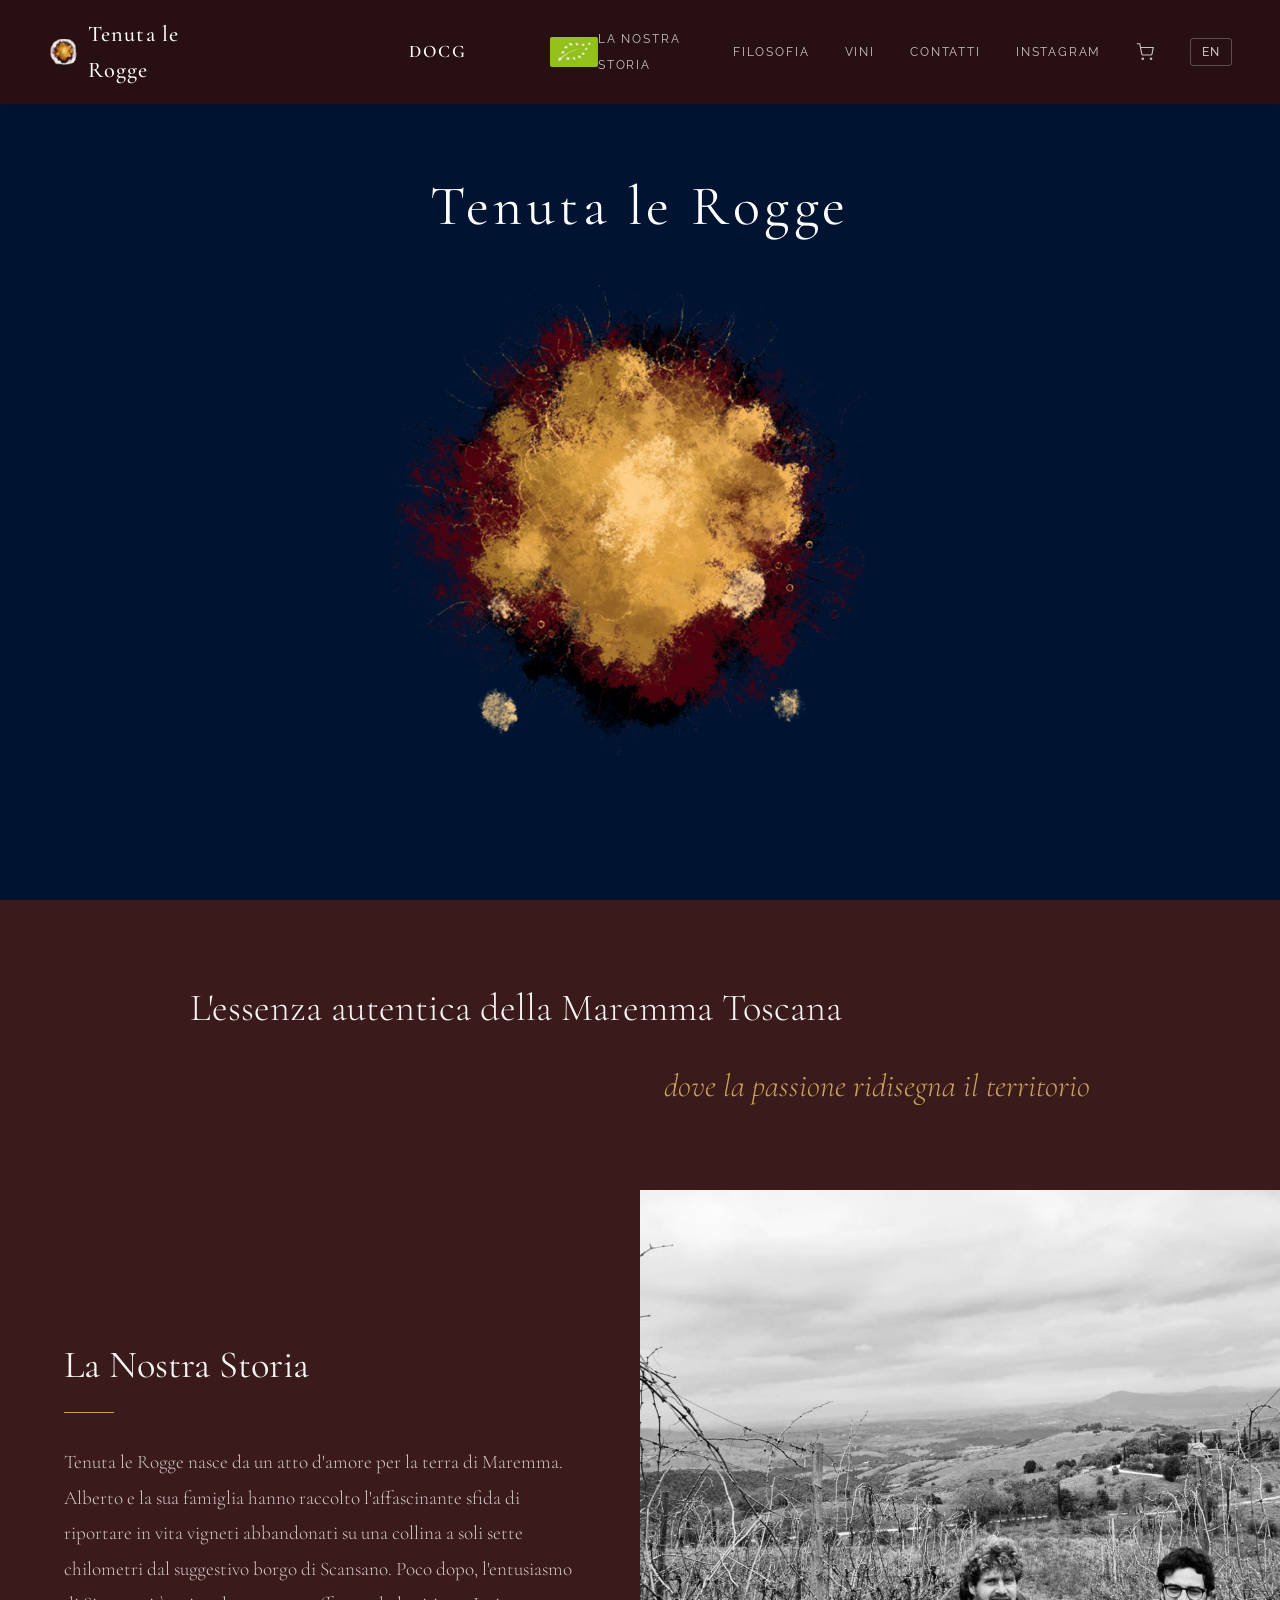
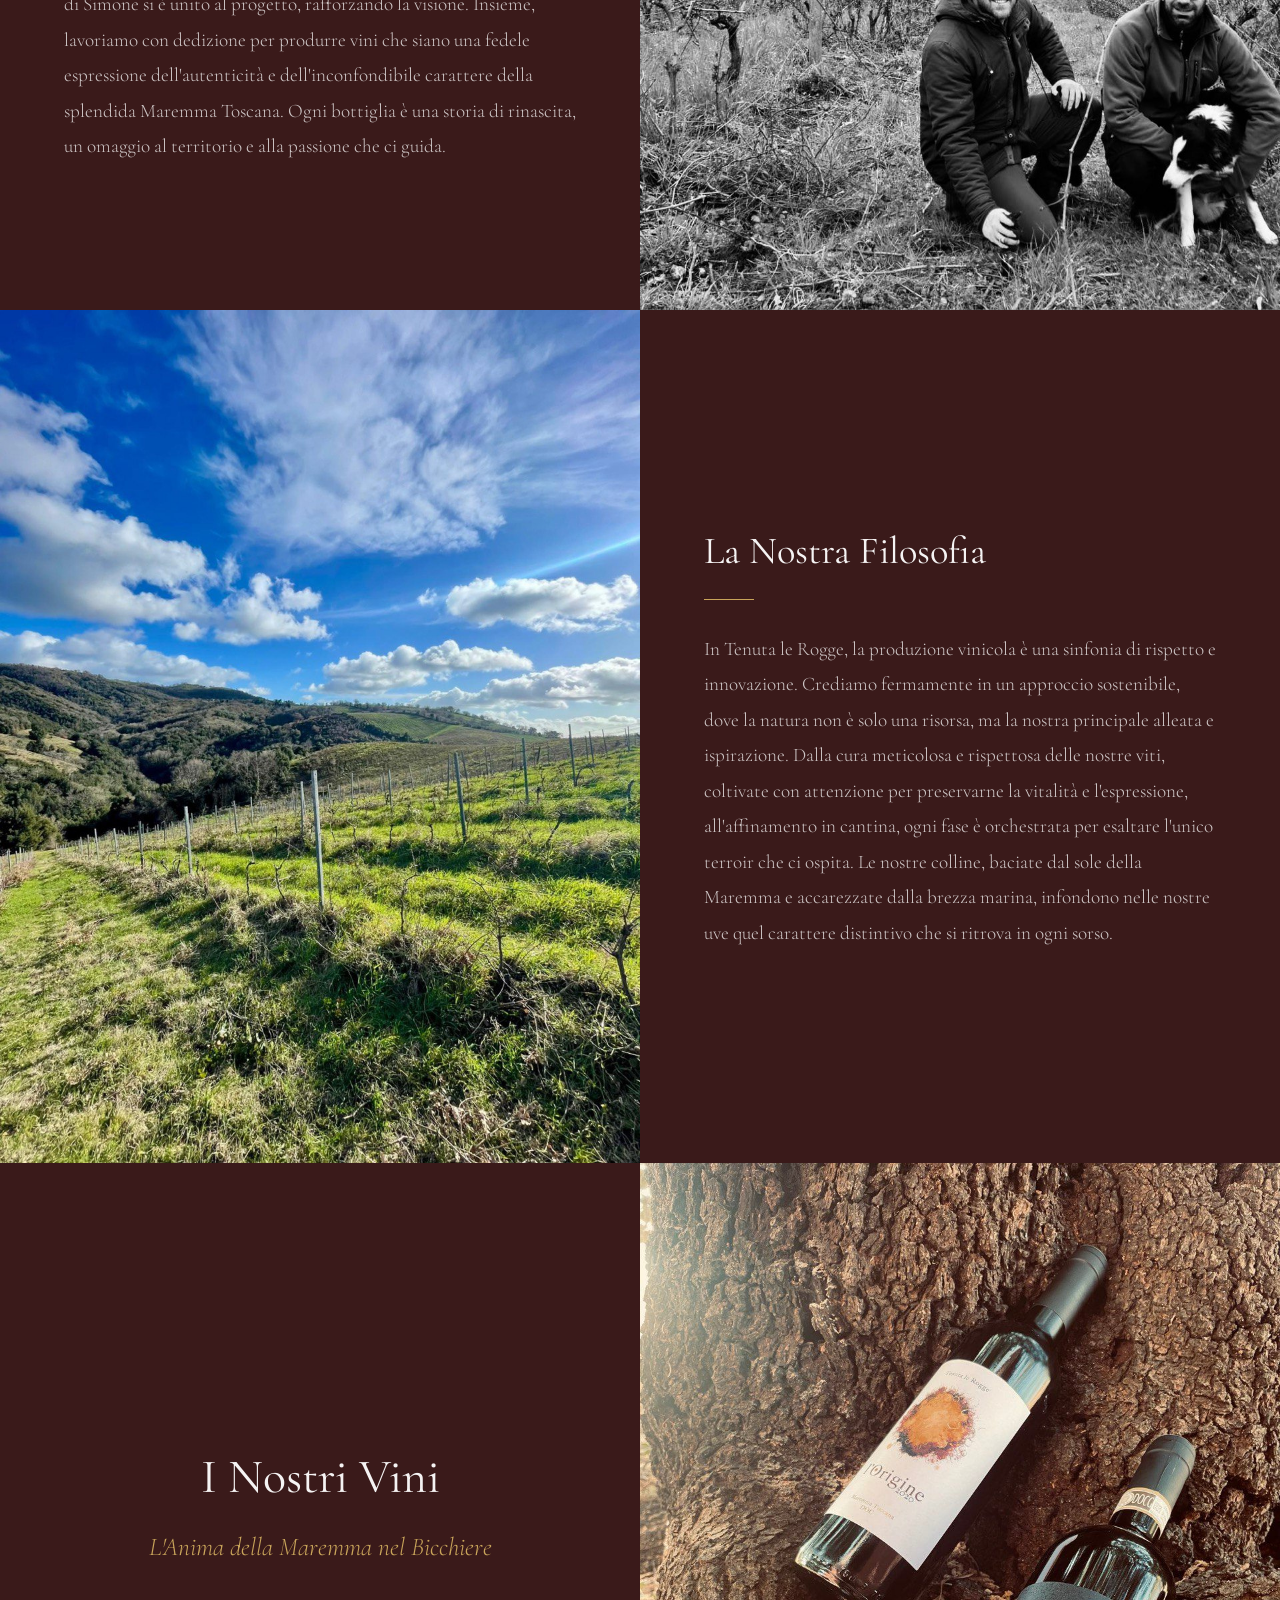
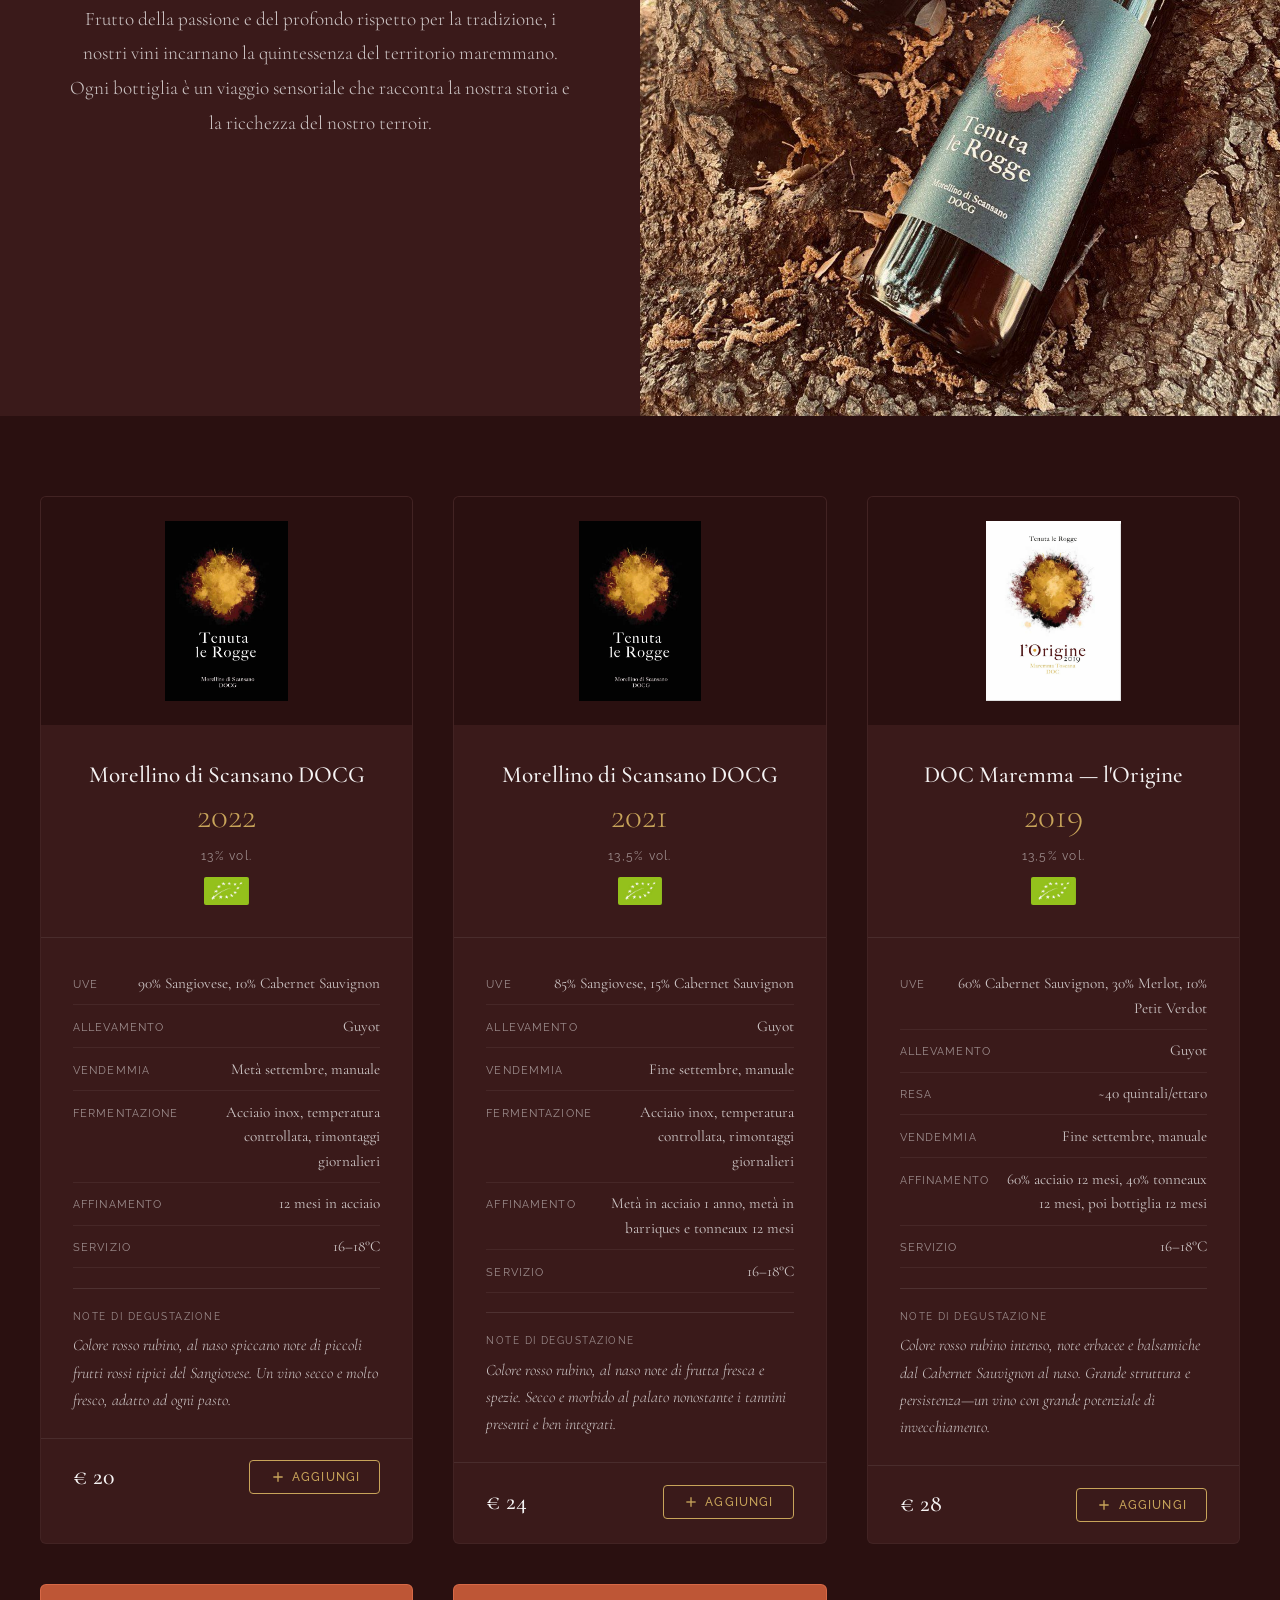
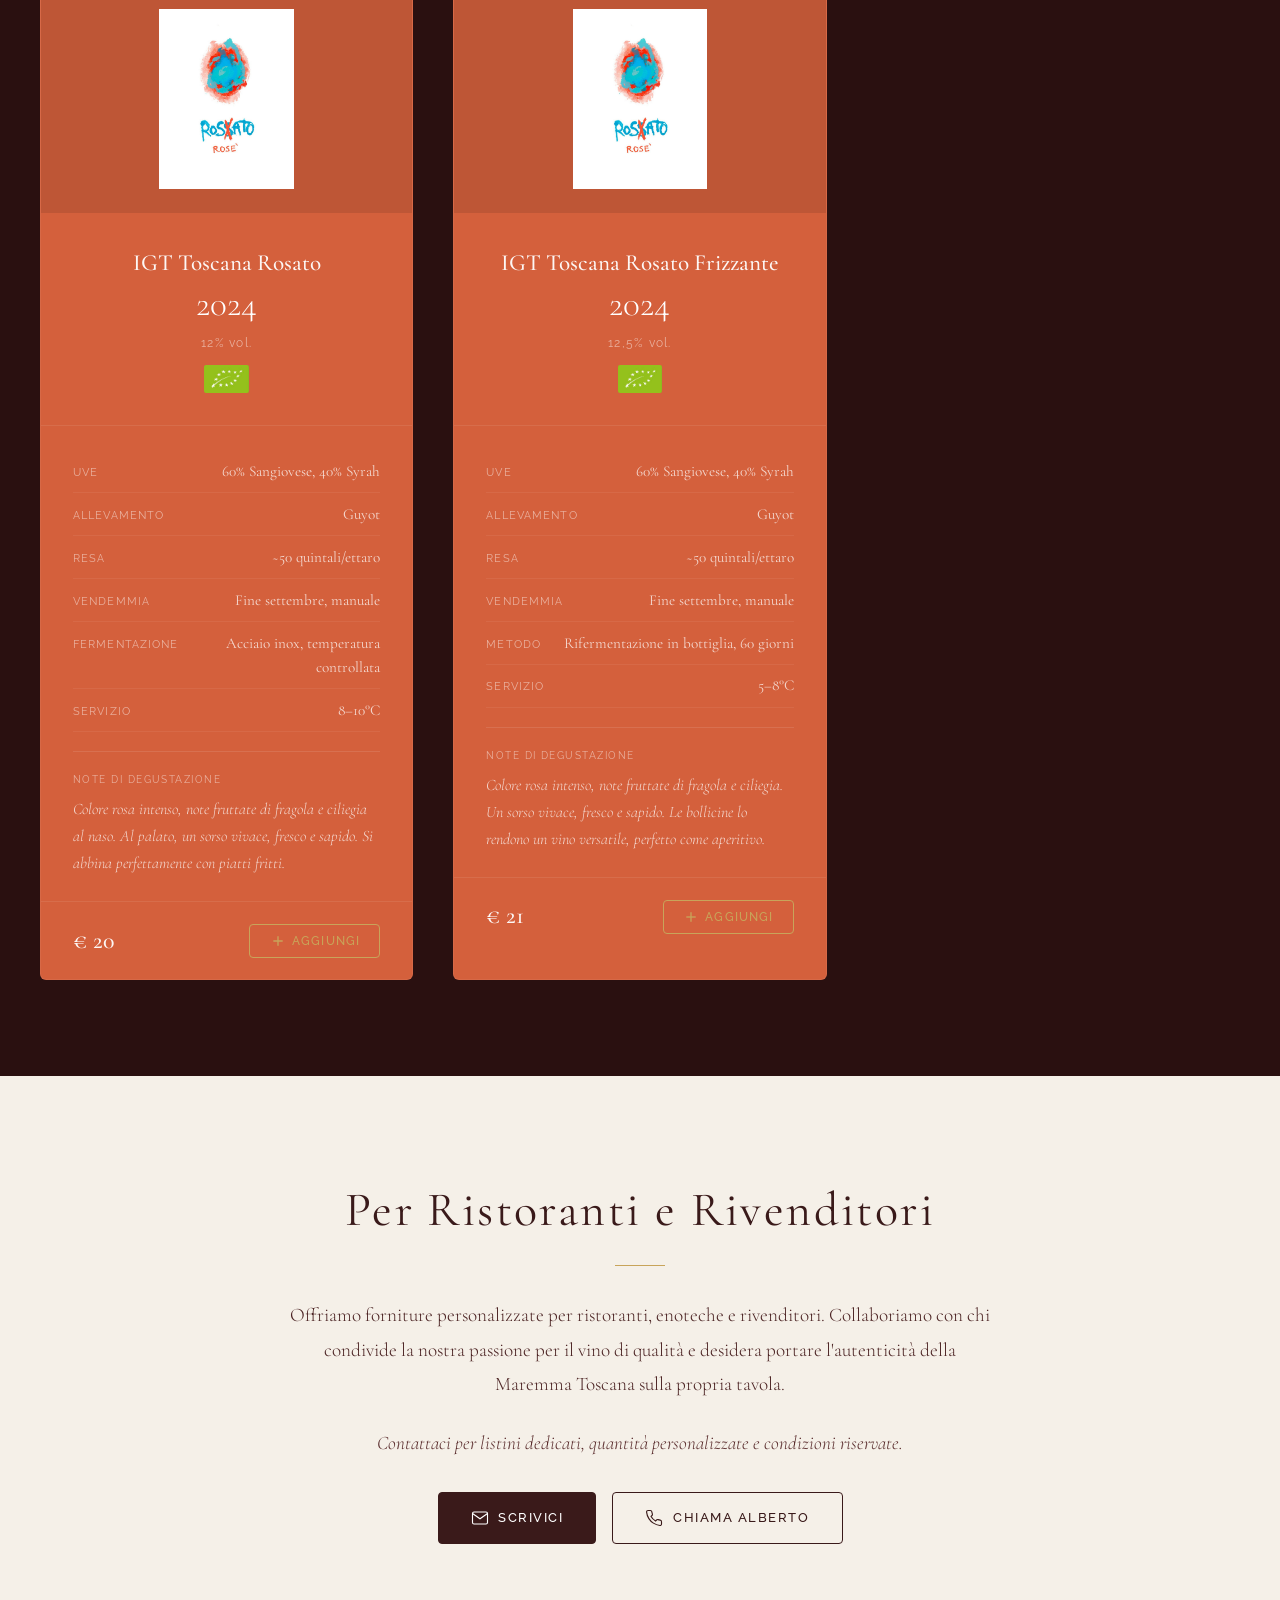
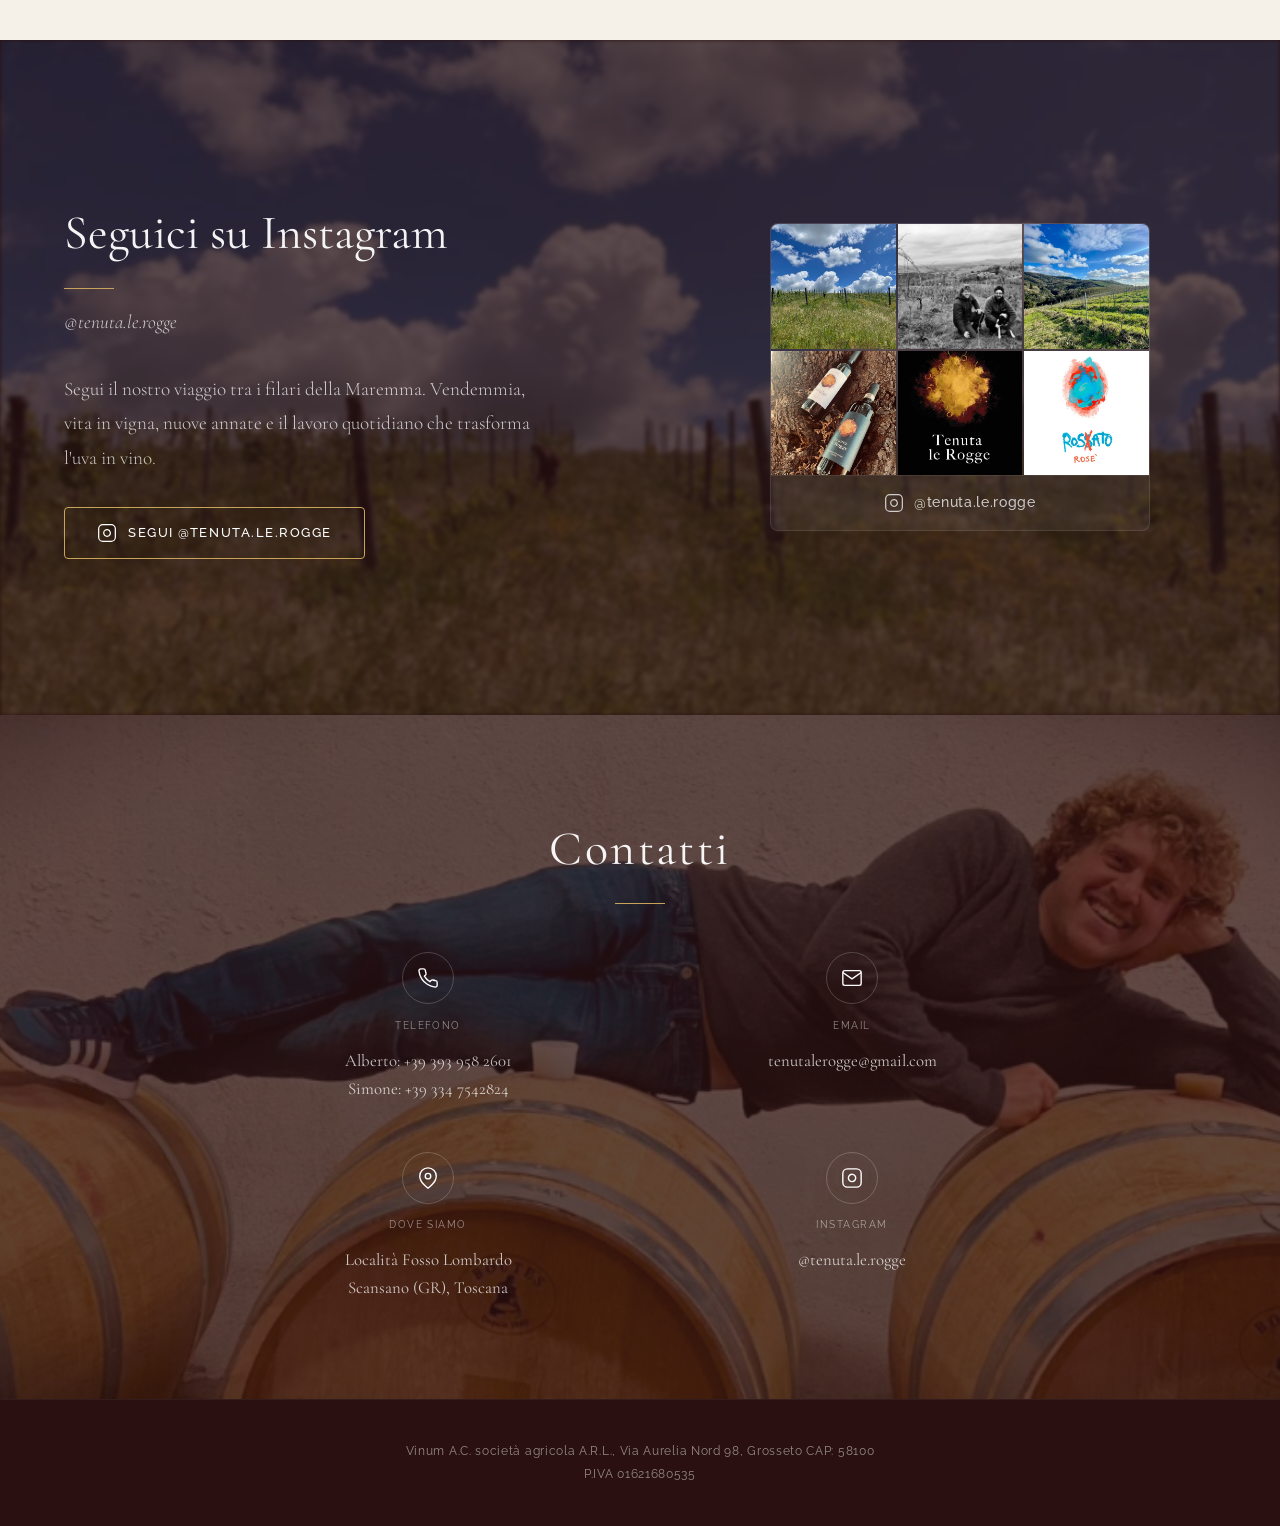
==== commit 8cffc99c: "Update wine prices and make Italy shipping free for 6+ bottles - Morellino 2022: €15 → €20 - Morelli" ====
--- a/index.html
+++ b/index.html
@@ -57,7 +57,7 @@
           "description": "Vino rosso biologico, 90% Sangiovese, 10% Cabernet Sauvignon. Rosso rubino, note di piccoli frutti rossi.",
           "image": "https://tenutalerogge.it/images/morellino-2022-0.png"
         },
-        "price": "15",
+        "price": "20",
         "priceCurrency": "EUR"
       },
       {
@@ -68,7 +68,7 @@
           "description": "Vino rosso biologico, 85% Sangiovese, 15% Cabernet Sauvignon. Rosso rubino, note di frutta fresca e spezie.",
           "image": "https://tenutalerogge.it/images/morellino-2021-0.png"
         },
-        "price": "17",
+        "price": "24",
         "priceCurrency": "EUR"
       },
       {
@@ -79,7 +79,7 @@
           "description": "Vino rosso biologico, 60% Cabernet Sauvignon, 30% Merlot, 10% Petit Verdot. Grande struttura e persistenza.",
           "image": "https://tenutalerogge.it/images/origine-1.jpeg"
         },
-        "price": "22",
+        "price": "28",
         "priceCurrency": "EUR"
       },
       {
@@ -90,7 +90,7 @@
           "description": "Rosato biologico, 60% Sangiovese, 40% Syrah. Rosa intenso, note fruttate di fragola e ciliegia.",
           "image": "https://tenutalerogge.it/images/rosato-1.jpeg"
         },
-        "price": "12",
+        "price": "20",
         "priceCurrency": "EUR"
       },
       {
@@ -101,7 +101,7 @@
           "description": "Rosato frizzante biologico, 60% Sangiovese, 40% Syrah. Rifermentazione in bottiglia, perfetto come aperitivo.",
           "image": "https://tenutalerogge.it/images/rosato-frizzante-1.jpeg"
         },
-        "price": "12.50",
+        "price": "21",
         "priceCurrency": "EUR"
       }
     ]
@@ -230,8 +230,8 @@
           </div>
         </div>
         <div class="wine-card-footer">
-          <span class="wine-price">&euro; 15</span>
-          <button class="add-to-cart-btn" onclick="addToCart('morellino-2022', 'Morellino di Scansano DOCG 2022', 15)" aria-label="Aggiungi al carrello">
+          <span class="wine-price">&euro; 20</span>
+          <button class="add-to-cart-btn" onclick="addToCart('morellino-2022', 'Morellino di Scansano DOCG 2022', 20)" aria-label="Aggiungi al carrello">
             <svg viewBox="0 0 24 24" width="16" height="16" fill="none" stroke="currentColor" stroke-width="2"><line x1="12" y1="5" x2="12" y2="19"/><line x1="5" y1="12" x2="19" y2="12"/></svg>
             Aggiungi
           </button>
@@ -280,8 +280,8 @@
           </div>
         </div>
         <div class="wine-card-footer">
-          <span class="wine-price">&euro; 17</span>
-          <button class="add-to-cart-btn" onclick="addToCart('morellino-2021', 'Morellino di Scansano DOCG 2021', 17)" aria-label="Aggiungi al carrello">
+          <span class="wine-price">&euro; 24</span>
+          <button class="add-to-cart-btn" onclick="addToCart('morellino-2021', 'Morellino di Scansano DOCG 2021', 24)" aria-label="Aggiungi al carrello">
             <svg viewBox="0 0 24 24" width="16" height="16" fill="none" stroke="currentColor" stroke-width="2"><line x1="12" y1="5" x2="12" y2="19"/><line x1="5" y1="12" x2="19" y2="12"/></svg>
             Aggiungi
           </button>
@@ -330,8 +330,8 @@
           </div>
         </div>
         <div class="wine-card-footer">
-          <span class="wine-price">&euro; 22</span>
-          <button class="add-to-cart-btn" onclick="addToCart('origine-2019', 'DOC Maremma — l\'Origine 2019', 22)" aria-label="Aggiungi al carrello">
+          <span class="wine-price">&euro; 28</span>
+          <button class="add-to-cart-btn" onclick="addToCart('origine-2019', 'DOC Maremma — l\'Origine 2019', 28)" aria-label="Aggiungi al carrello">
             <svg viewBox="0 0 24 24" width="16" height="16" fill="none" stroke="currentColor" stroke-width="2"><line x1="12" y1="5" x2="12" y2="19"/><line x1="5" y1="12" x2="19" y2="12"/></svg>
             Aggiungi
           </button>
@@ -380,8 +380,8 @@
           </div>
         </div>
         <div class="wine-card-footer">
-          <span class="wine-price">&euro; 12</span>
-          <button class="add-to-cart-btn" onclick="addToCart('rosato-2024', 'IGT Toscana Rosato 2024', 12)" aria-label="Aggiungi al carrello">
+          <span class="wine-price">&euro; 20</span>
+          <button class="add-to-cart-btn" onclick="addToCart('rosato-2024', 'IGT Toscana Rosato 2024', 20)" aria-label="Aggiungi al carrello">
             <svg viewBox="0 0 24 24" width="16" height="16" fill="none" stroke="currentColor" stroke-width="2"><line x1="12" y1="5" x2="12" y2="19"/><line x1="5" y1="12" x2="19" y2="12"/></svg>
             Aggiungi
           </button>
@@ -430,8 +430,8 @@
           </div>
         </div>
         <div class="wine-card-footer">
-          <span class="wine-price">&euro; 12,50</span>
-          <button class="add-to-cart-btn" onclick="addToCart('rosato-frizzante-2024', 'IGT Toscana Rosato Frizzante 2024', 12.50)" aria-label="Aggiungi al carrello">
+          <span class="wine-price">&euro; 21</span>
+          <button class="add-to-cart-btn" onclick="addToCart('rosato-frizzante-2024', 'IGT Toscana Rosato Frizzante 2024', 21)" aria-label="Aggiungi al carrello">
             <svg viewBox="0 0 24 24" width="16" height="16" fill="none" stroke="currentColor" stroke-width="2"><line x1="12" y1="5" x2="12" y2="19"/><line x1="5" y1="12" x2="19" y2="12"/></svg>
             Aggiungi
           </button>
@@ -478,7 +478,7 @@
       <div class="cart-shipping">
         <label for="shippingZone">Spedizione</label>
         <select id="shippingZone" onchange="updateCartTotals()">
-          <option value="italy">Italia — &euro;9 per cartone</option>
+          <option value="italy">Italia — Gratis da 6 bottiglie</option>
           <option value="eu">Europa — &euro;20 per cartone</option>
           <option value="world">Resto del mondo — &euro;40 per cartone</option>
         </select>
@@ -573,11 +573,11 @@
         <div class="contact-value"><a href="mailto:tenutalerogge@gmail.com">tenutalerogge@gmail.com</a></div>
       </div>
       <div class="contact-item fade-up delay-2">
-        <a href="https://www.google.com/maps/search/?api=1&query=42.707250,11.285083" target="_blank" rel="noopener" class="contact-icon" aria-label="Apri in Google Maps">
+        <a href="https://maps.app.goo.gl/1kt4km5drCax5V6M8" target="_blank" rel="noopener" class="contact-icon" aria-label="Apri in Google Maps">
           <svg viewBox="0 0 24 24"><path d="M21 10c0 7-9 13-9 13s-9-6-9-13a9 9 0 0118 0z"/><circle cx="12" cy="10" r="3"/></svg>
         </a>
         <div class="contact-label">Dove Siamo</div>
-        <div class="contact-value"><a href="https://www.google.com/maps/search/?api=1&query=42.707250,11.285083" target="_blank" rel="noopener">Localit&agrave; Fosso Lombardo<br>Scansano (GR), Toscana</a></div>
+        <div class="contact-value"><a href="https://maps.app.goo.gl/1kt4km5drCax5V6M8" target="_blank" rel="noopener">Localit&agrave; Fosso Lombardo<br>Scansano (GR), Toscana</a></div>
       </div>
       <div class="contact-item fade-up delay-3">
         <a href="https://www.instagram.com/tenuta.le.rogge" target="_blank" rel="noopener" class="contact-icon" aria-label="Apri Instagram">
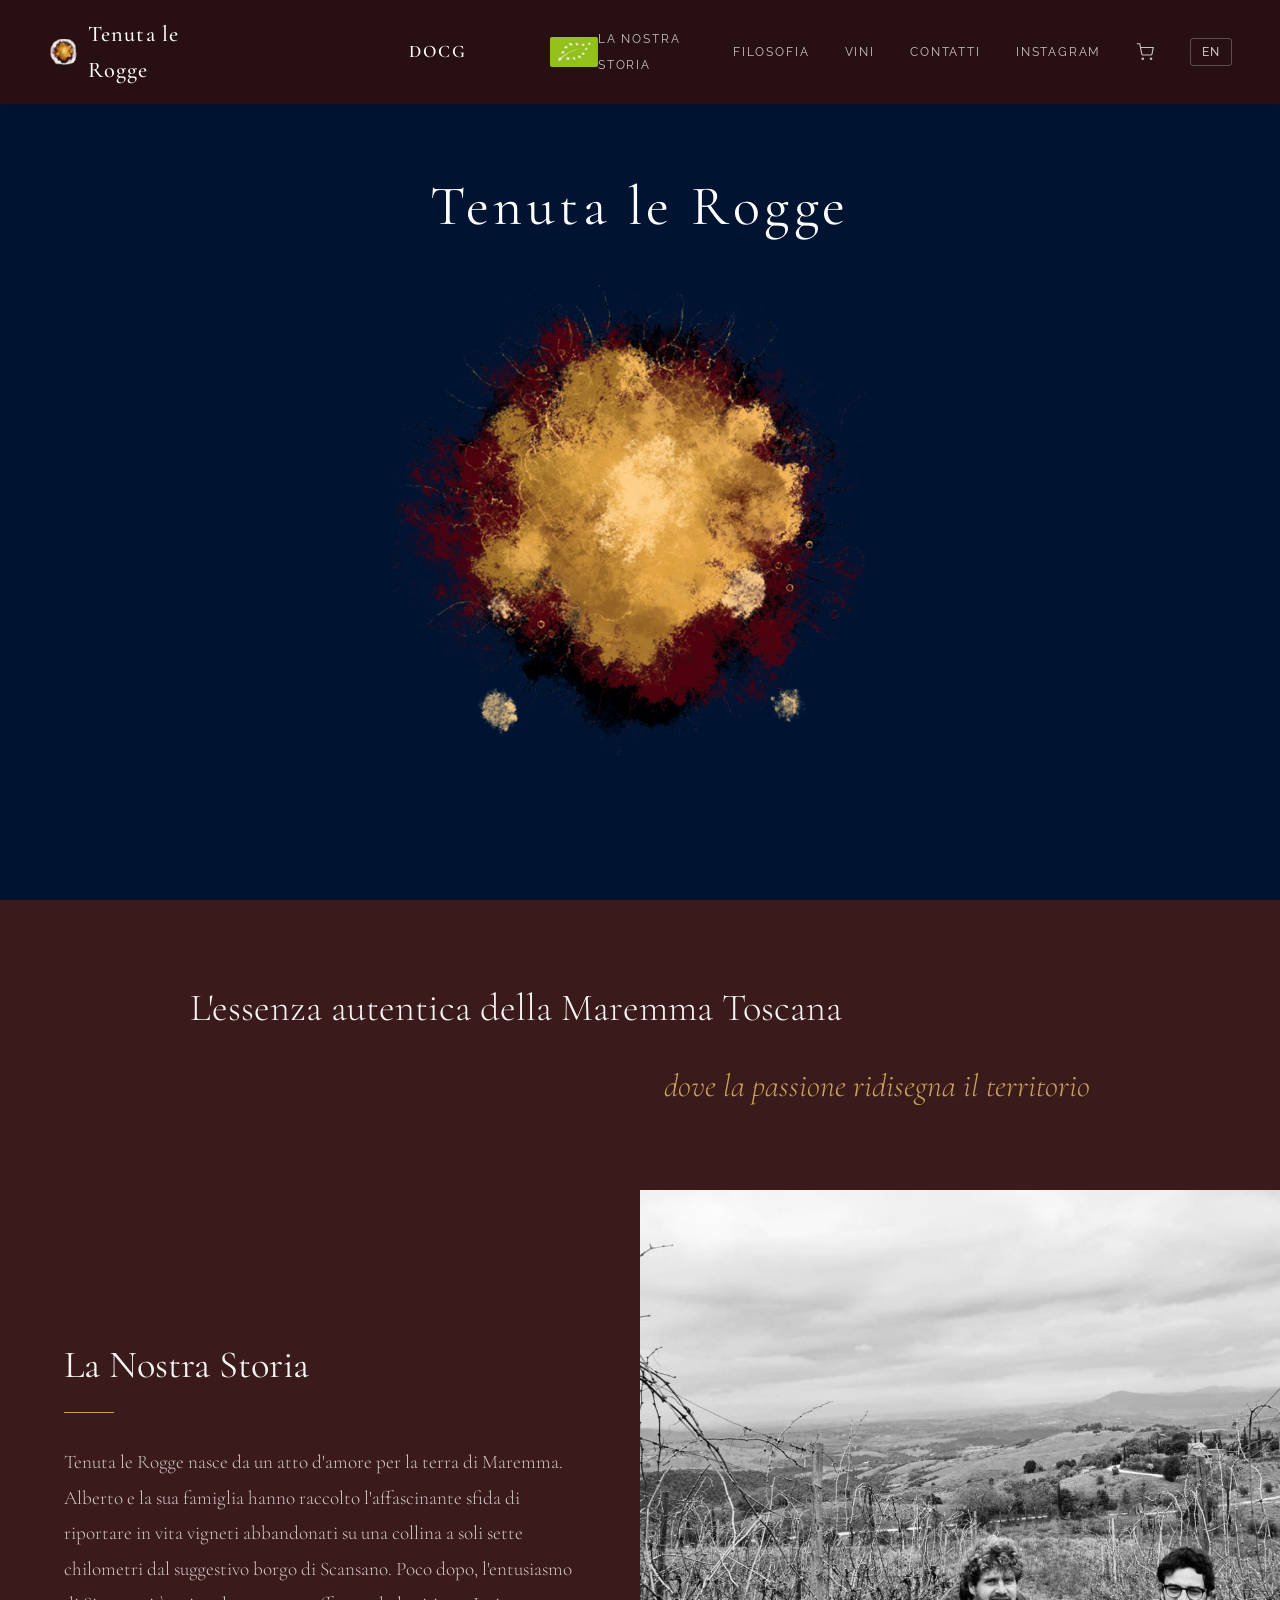
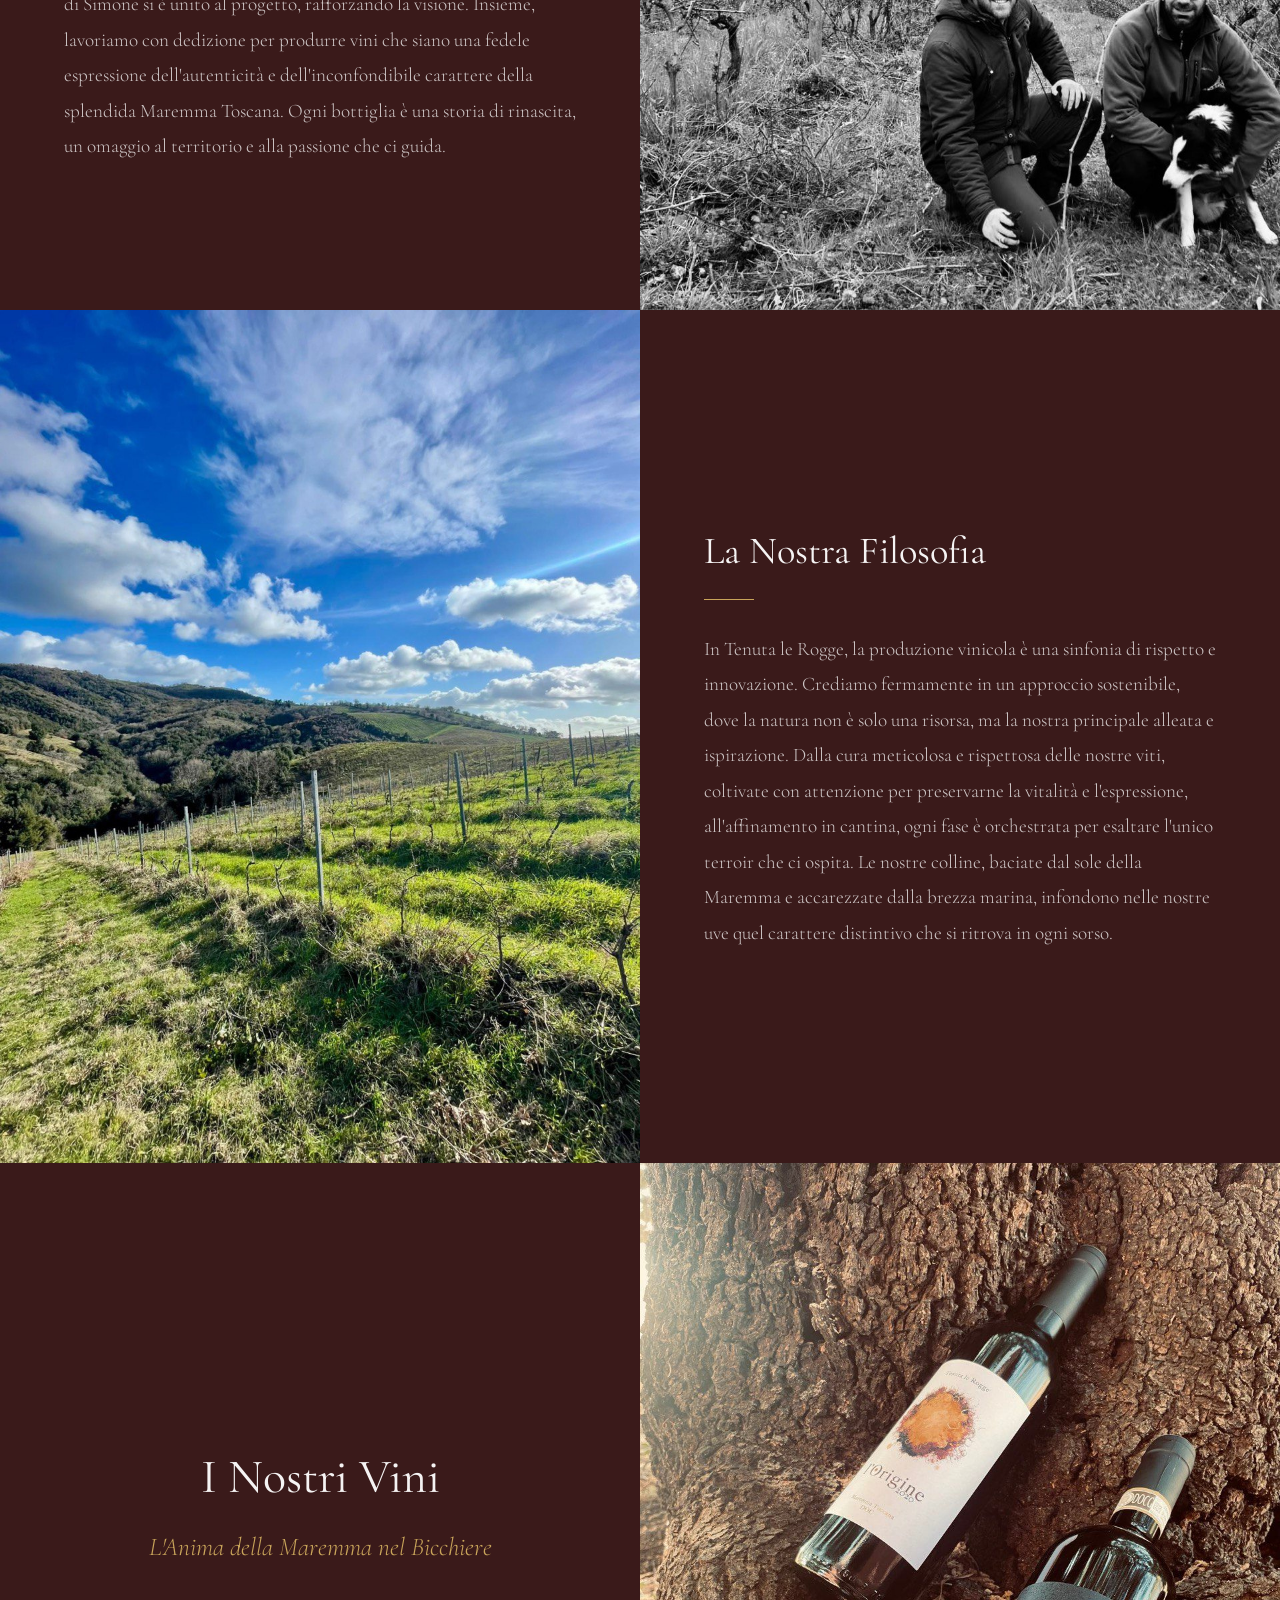
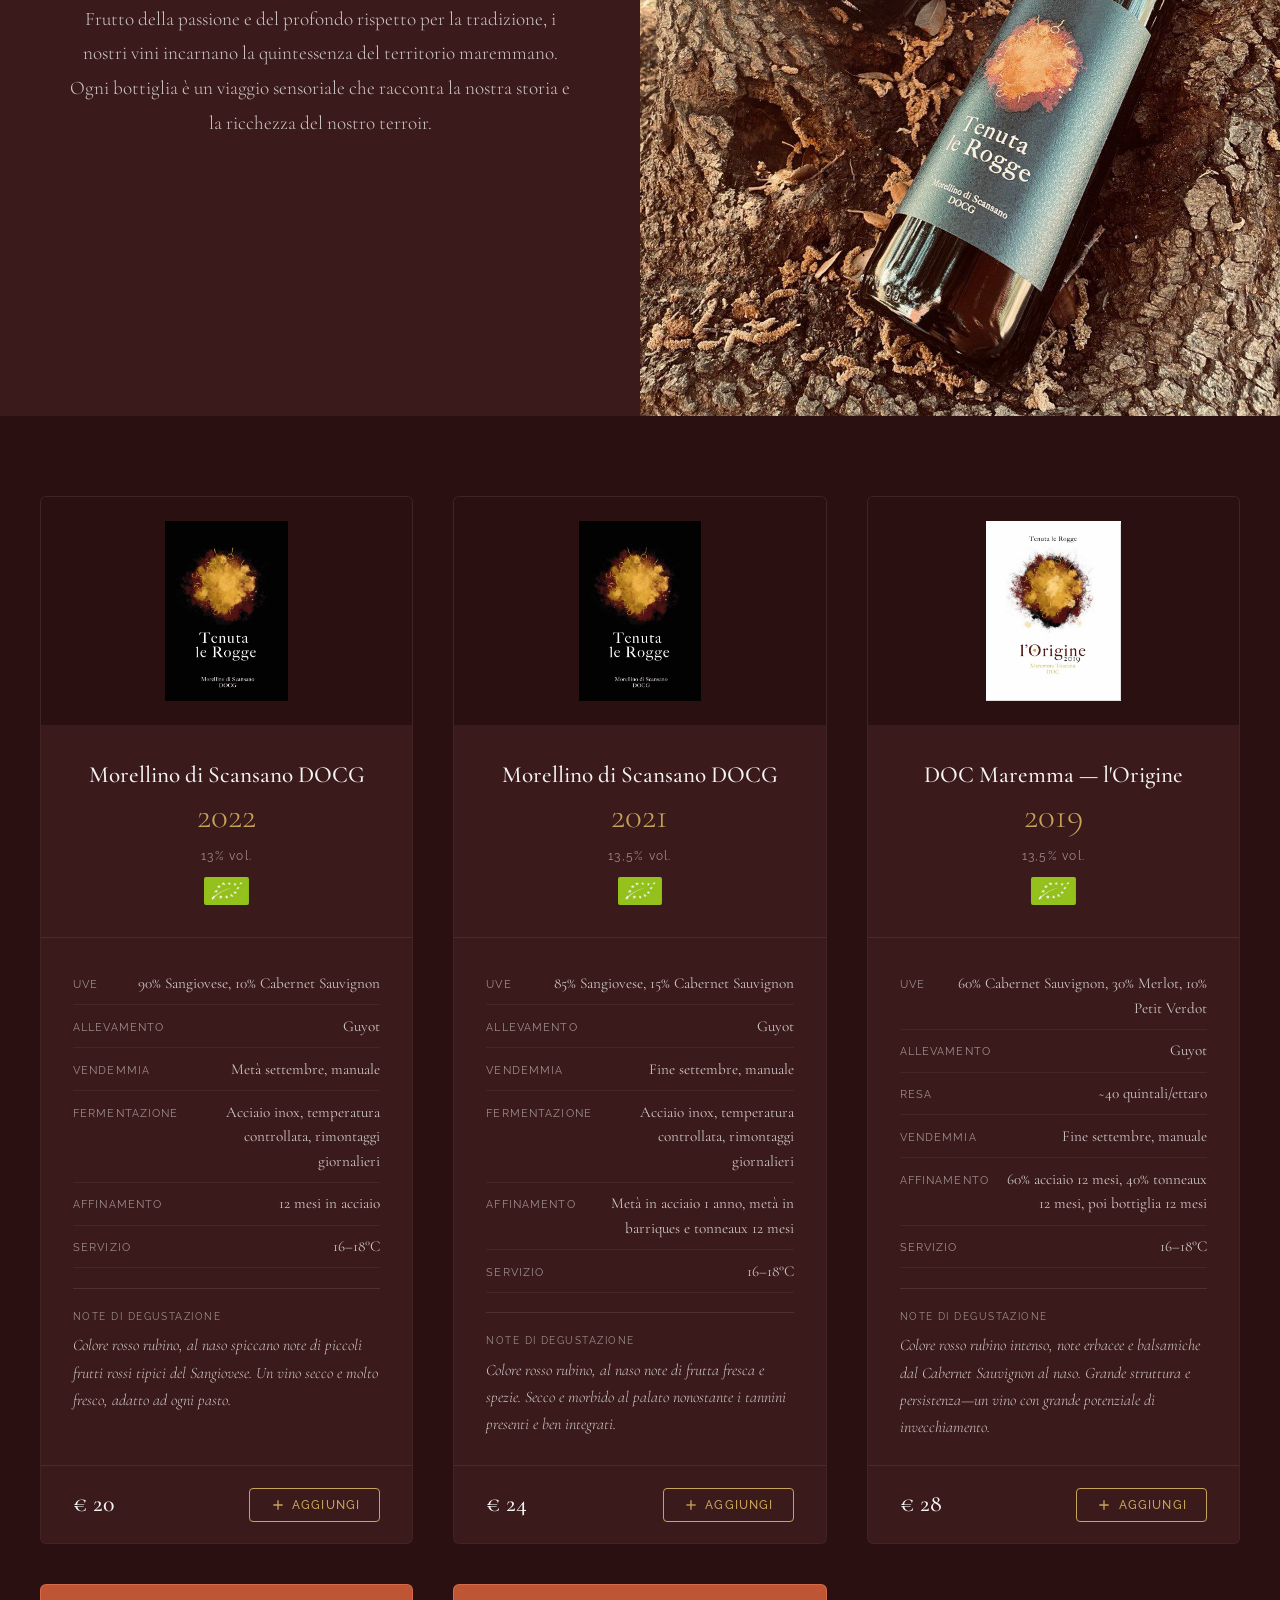
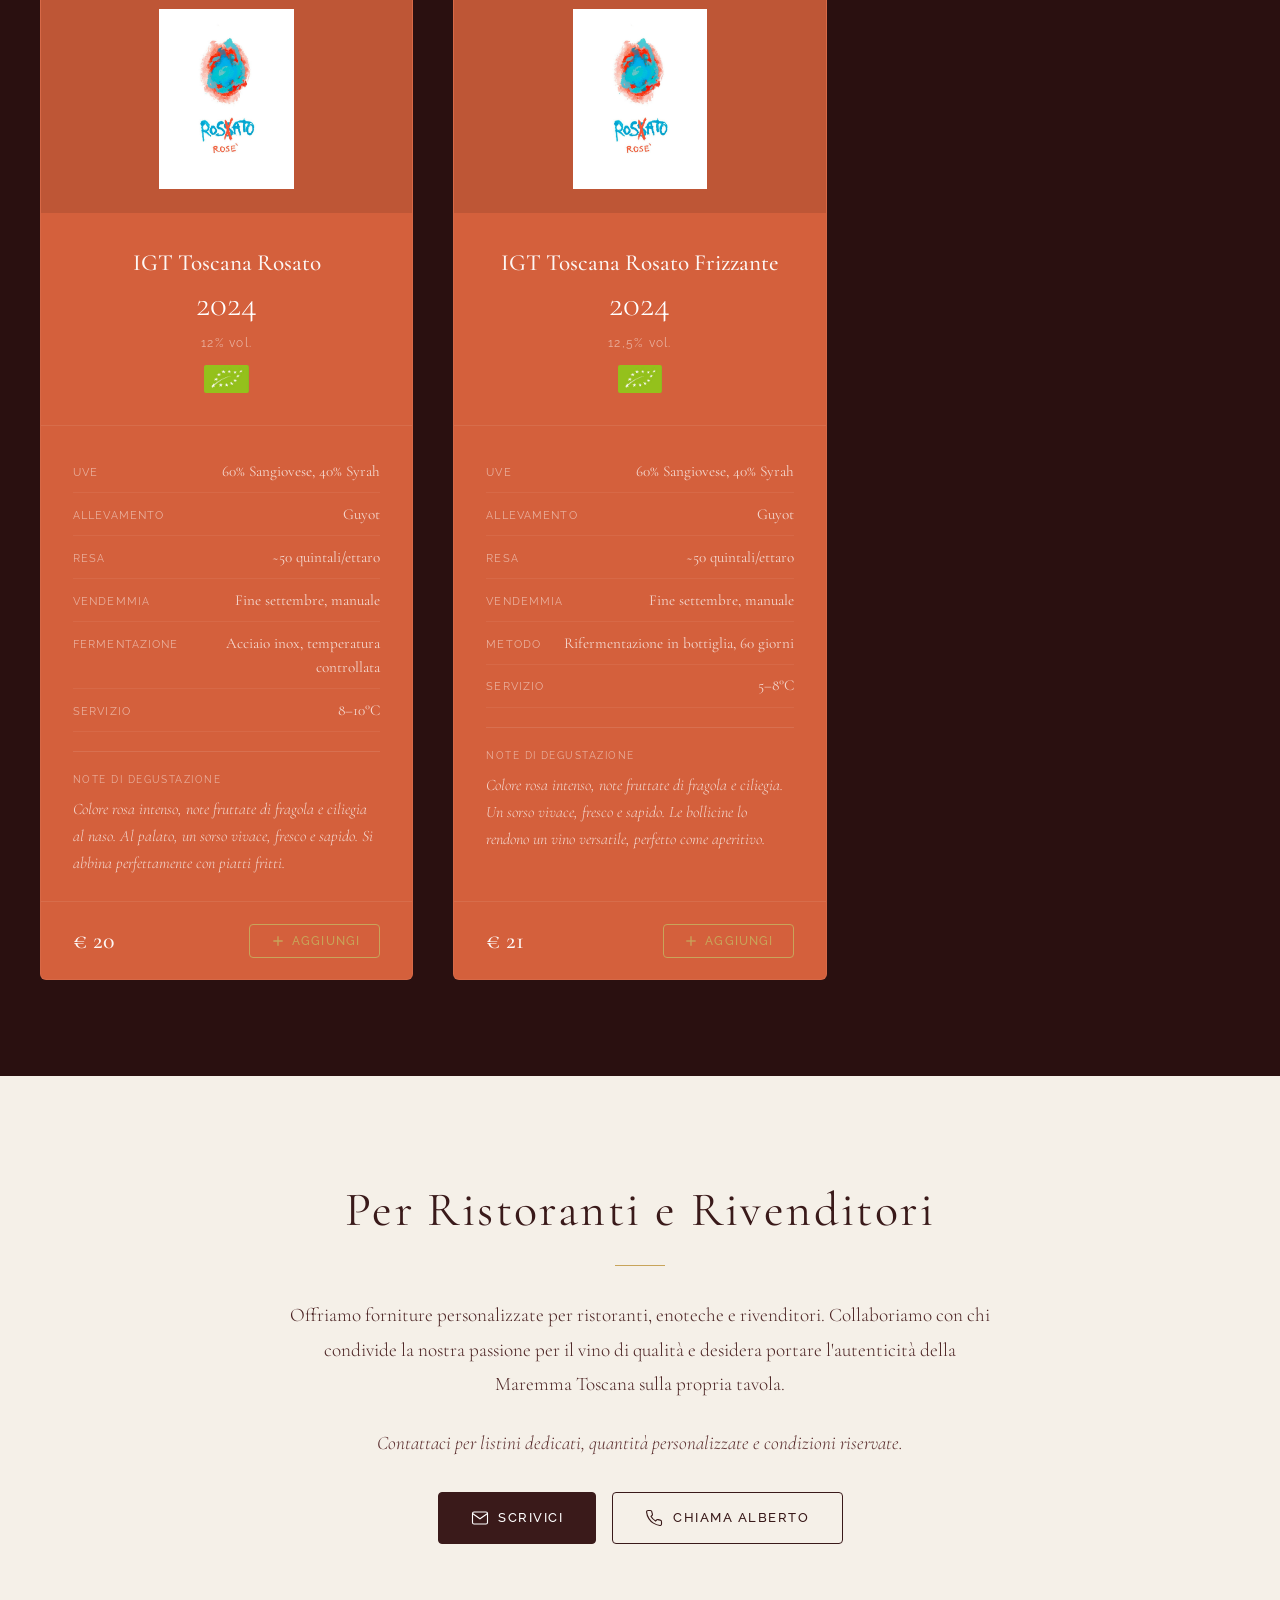
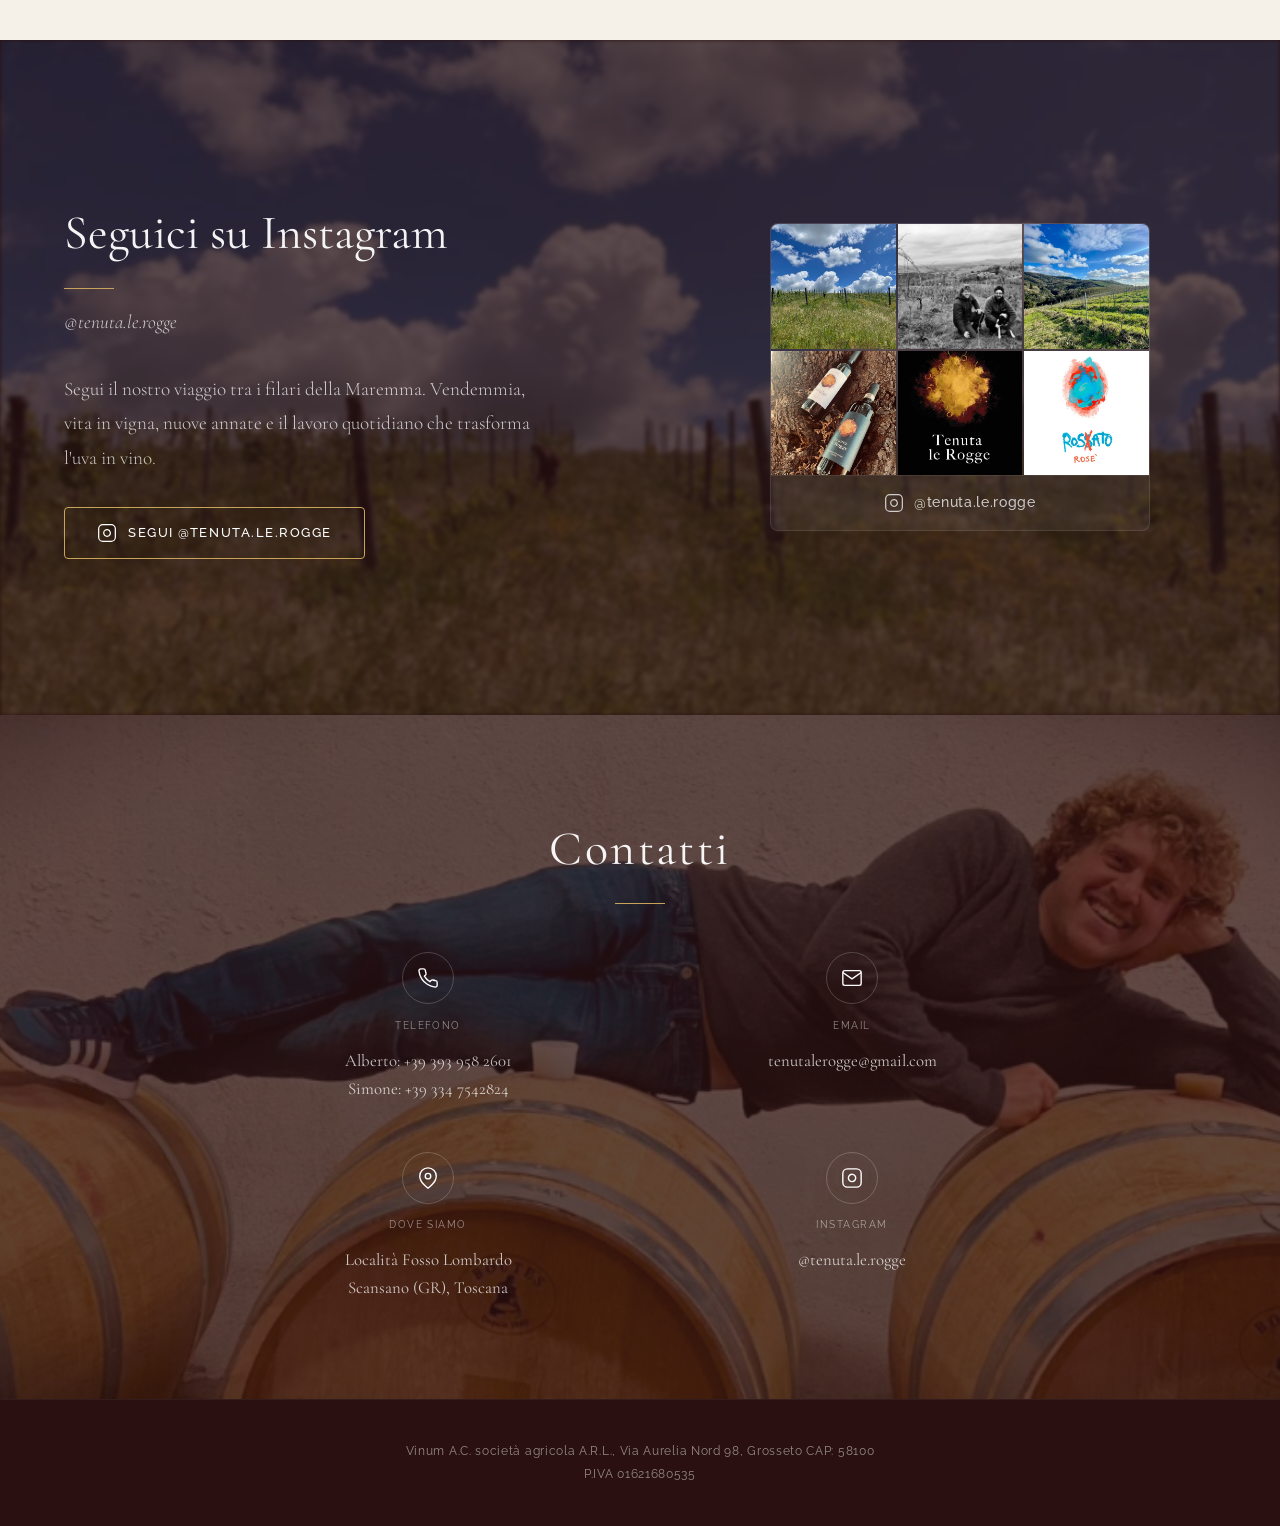
==== commit b04873ea: "Add tiered shipping: 1-bottle gift package, 2-5 small order, 6+ free Italy Shipping tiers: - 1 bottl" ====
--- a/index.html
+++ b/index.html
@@ -478,9 +478,9 @@
       <div class="cart-shipping">
         <label for="shippingZone">Spedizione</label>
         <select id="shippingZone" onchange="updateCartTotals()">
-          <option value="italy">Italia — Gratis da 6 bottiglie</option>
-          <option value="eu">Europa — &euro;20 per cartone</option>
-          <option value="world">Resto del mondo — &euro;40 per cartone</option>
+          <option value="italy">Italia</option>
+          <option value="eu">Europa</option>
+          <option value="world">Resto del mondo</option>
         </select>
       </div>
       <div class="cart-summary">
@@ -488,7 +488,7 @@
         <div class="cart-summary-row"><span>Spedizione</span><span id="cartShipping">&euro;0</span></div>
         <div class="cart-summary-row cart-total"><span>Totale</span><span id="cartTotal">&euro;0</span></div>
       </div>
-      <p class="cart-min-note">Ordine minimo: 6 bottiglie (1 cartone), anche miste.</p>
+      <p class="cart-min-note">1 bottiglia: pacco regalo (&euro;6 Italia, &euro;9 Europa). Da 6 bottiglie: gratis in Italia, &euro;20/cartone in Europa.</p>
       <div class="cart-address">
         <label for="cartName">Nome e cognome</label>
         <input type="text" id="cartName" placeholder="Mario Rossi" required>
--- a/style.css
+++ b/style.css
@@ -496,6 +496,8 @@
   transition: transform var(--transition-base), box-shadow var(--transition-base);
   cursor: default;
   border: 1px solid rgba(255,255,255,0.04);
+  display: flex;
+  flex-direction: column;
 }
 
 .wine-card:hover {
@@ -550,6 +552,7 @@
 
 .wine-card-body {
   padding: 1.5rem 2rem;
+  flex: 1;
 }
 
 .wine-detail {
@@ -610,6 +613,7 @@
   align-items: center;
   padding: 1.2rem 2rem;
   border-top: 1px solid rgba(255,255,255,0.08);
+  margin-top: auto;
 }
 
 .wine-price {
@@ -1459,6 +1463,10 @@
     gap: 2.5rem;
   }
 
+  .contact {
+    background-image: linear-gradient(rgba(42, 16, 16, 0.75), rgba(42, 16, 16, 0.75)), url('images/AlbiFilosofiaMobile.png');
+  }
+
 }
 
 @media (max-width: 480px) {
